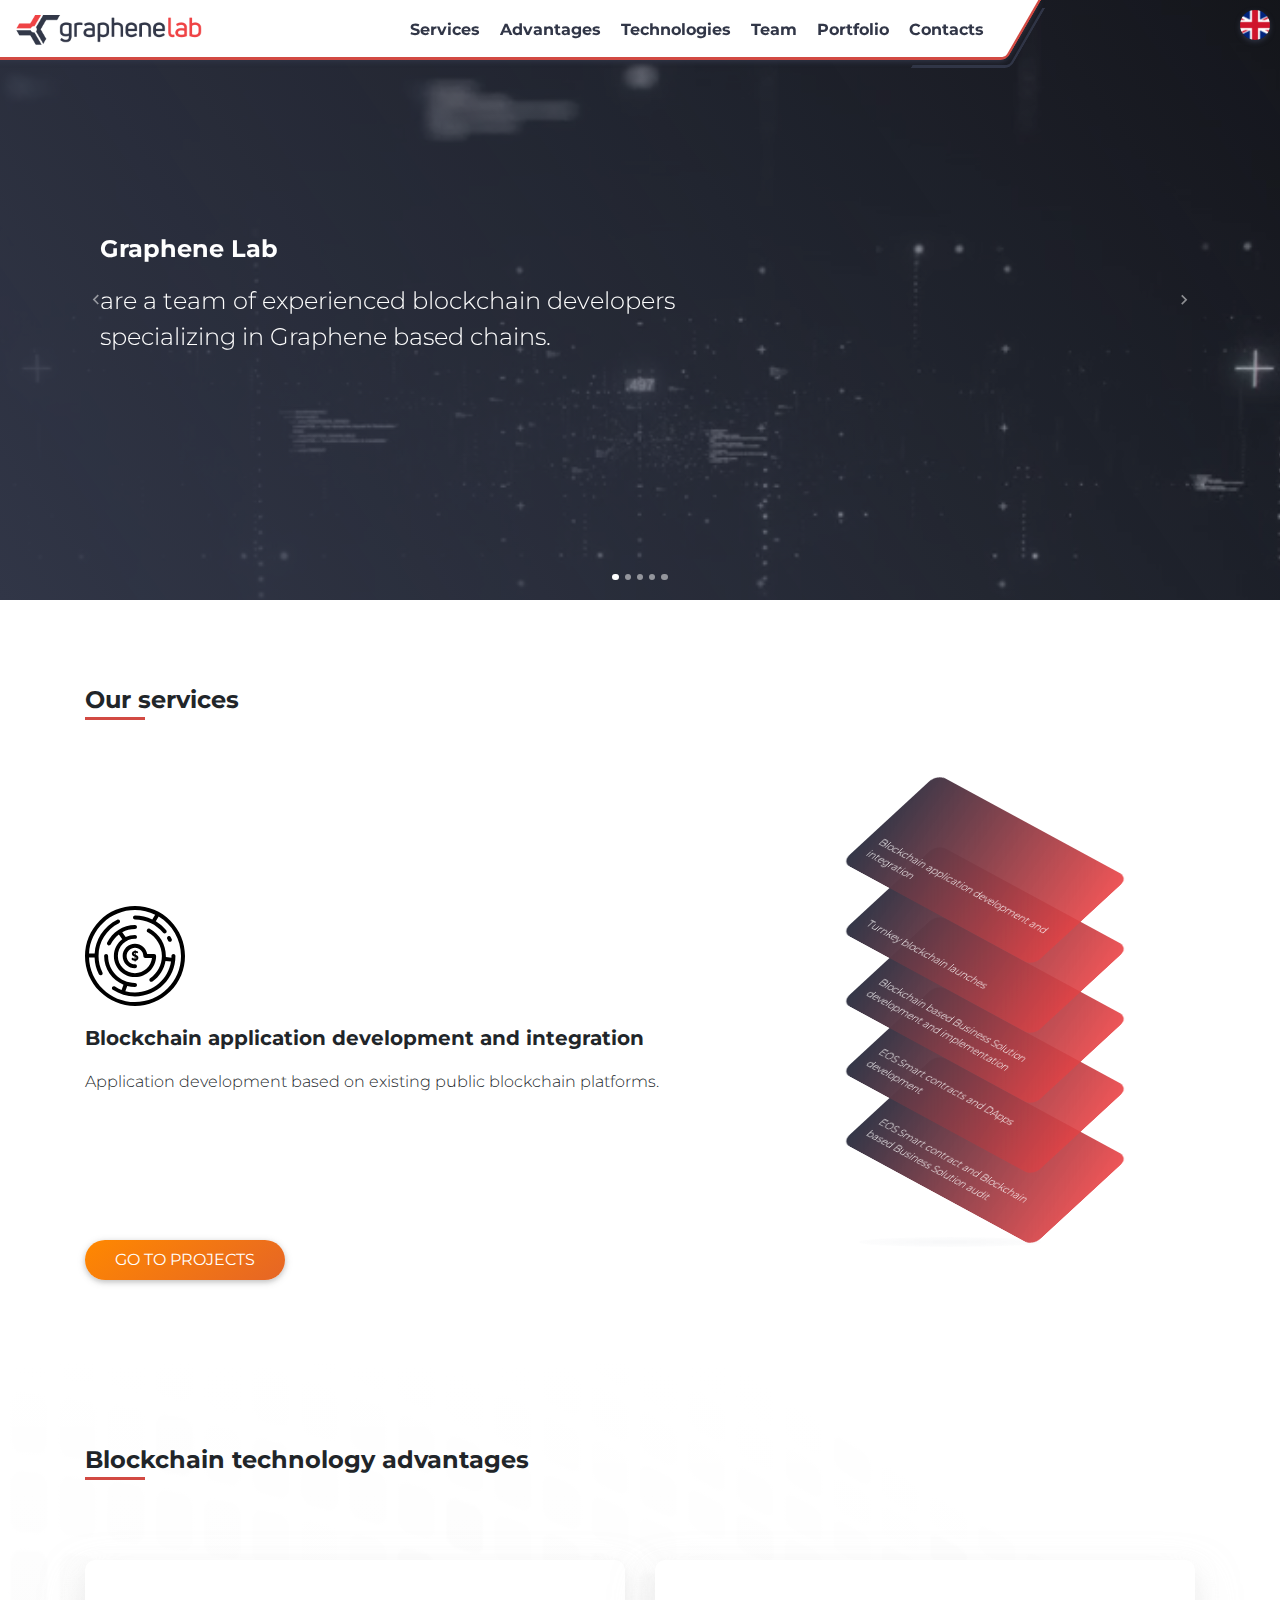
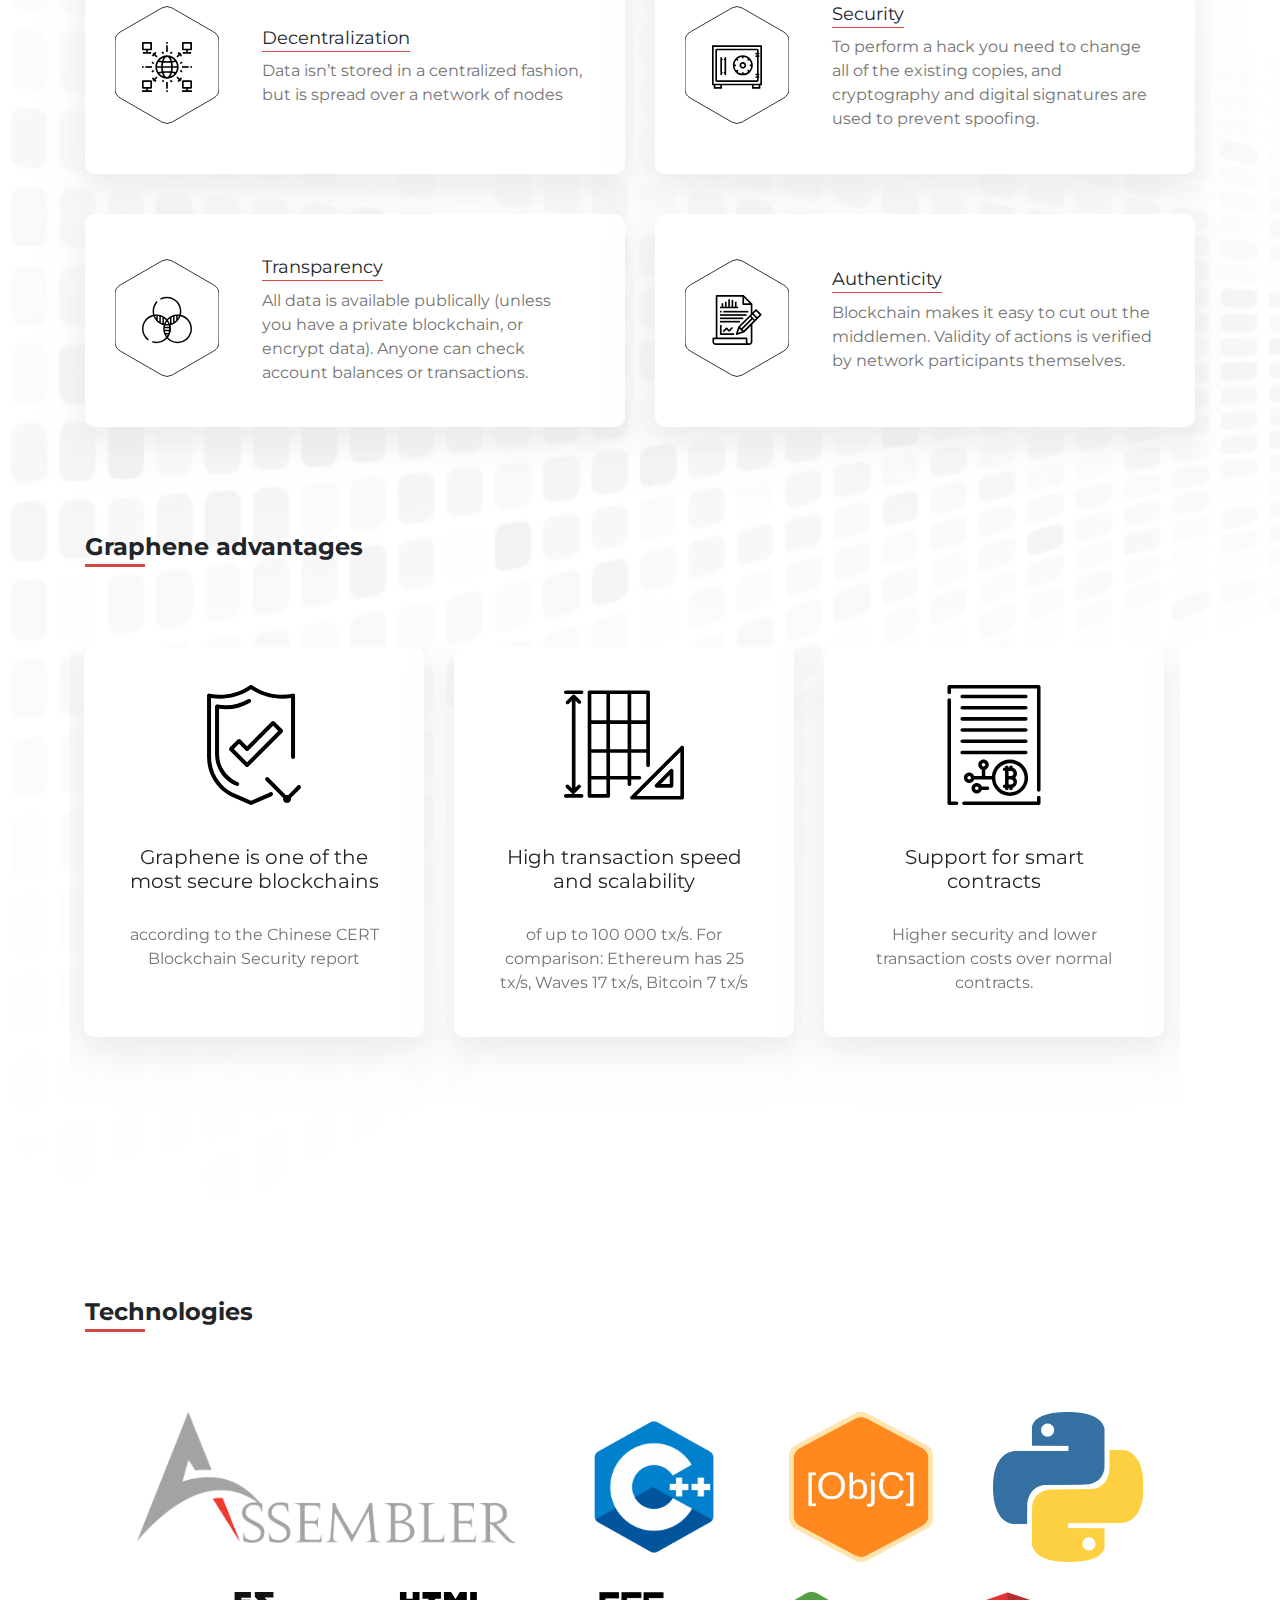
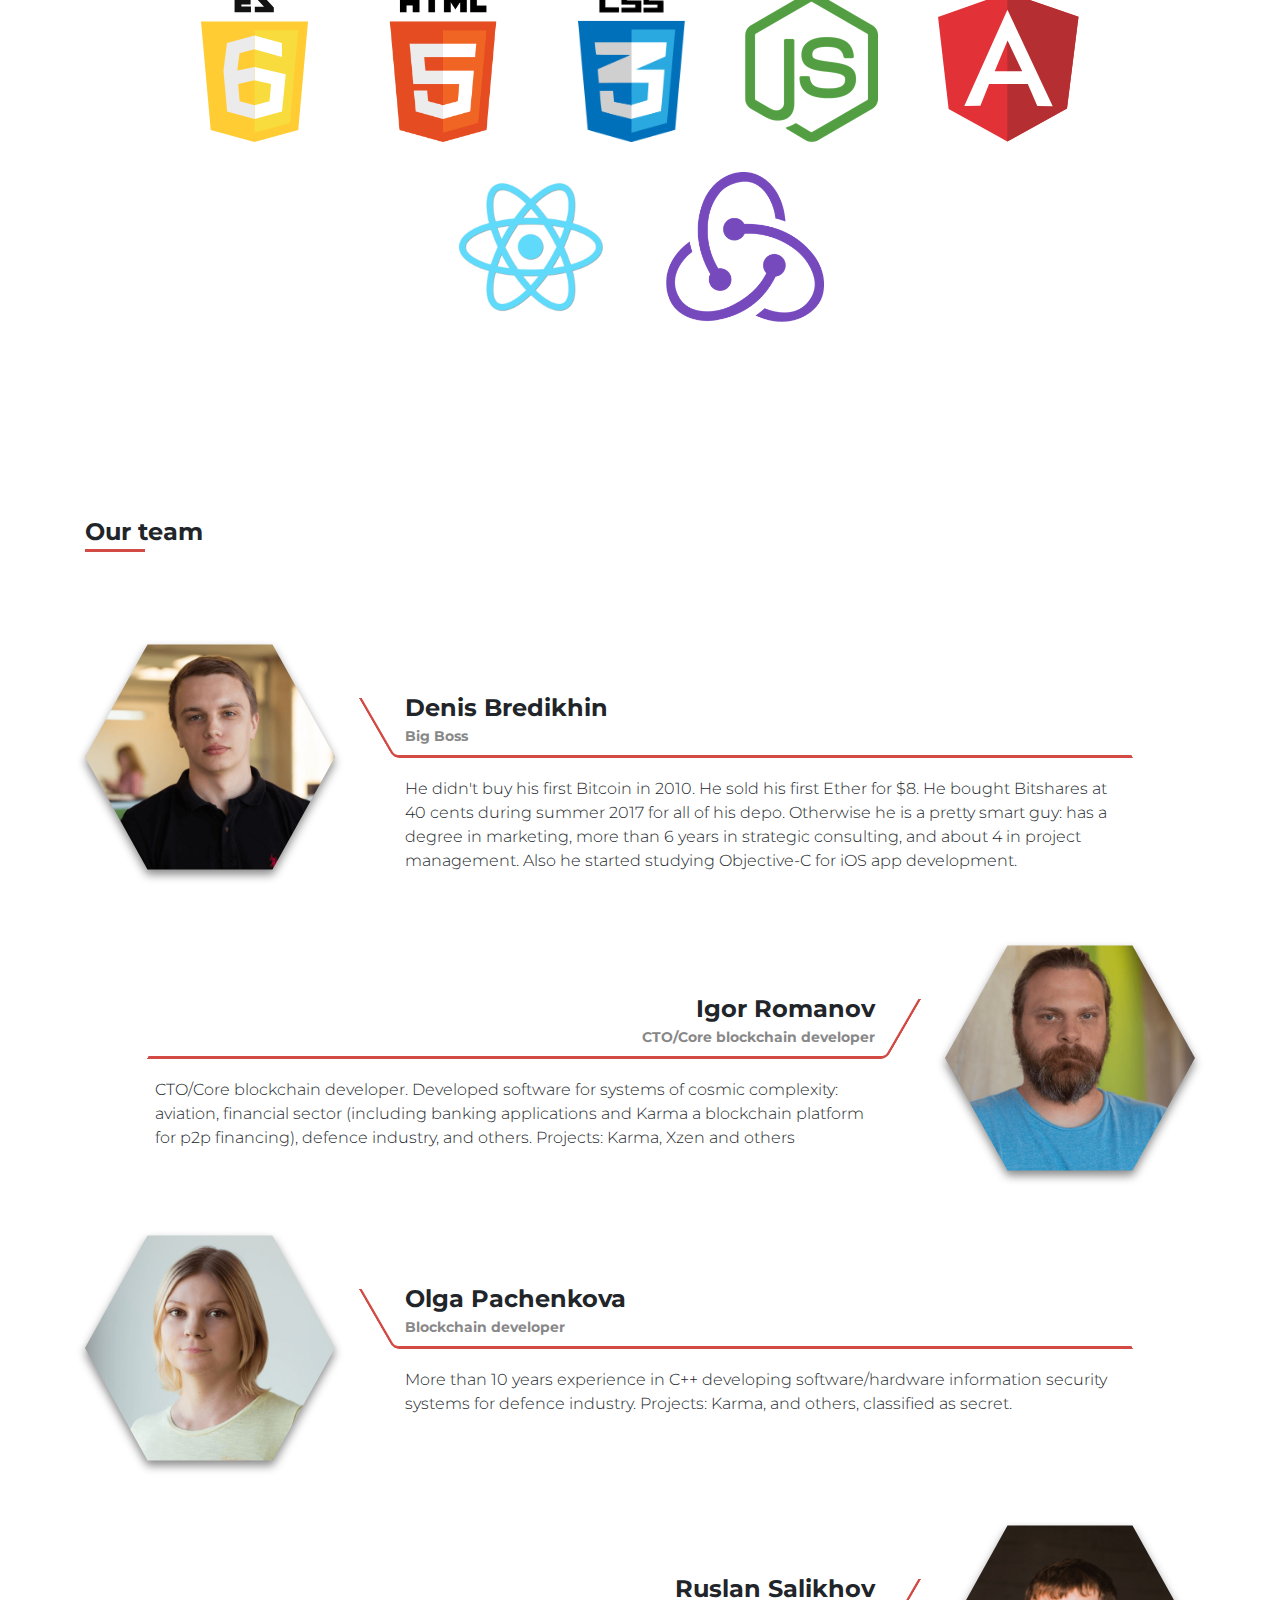
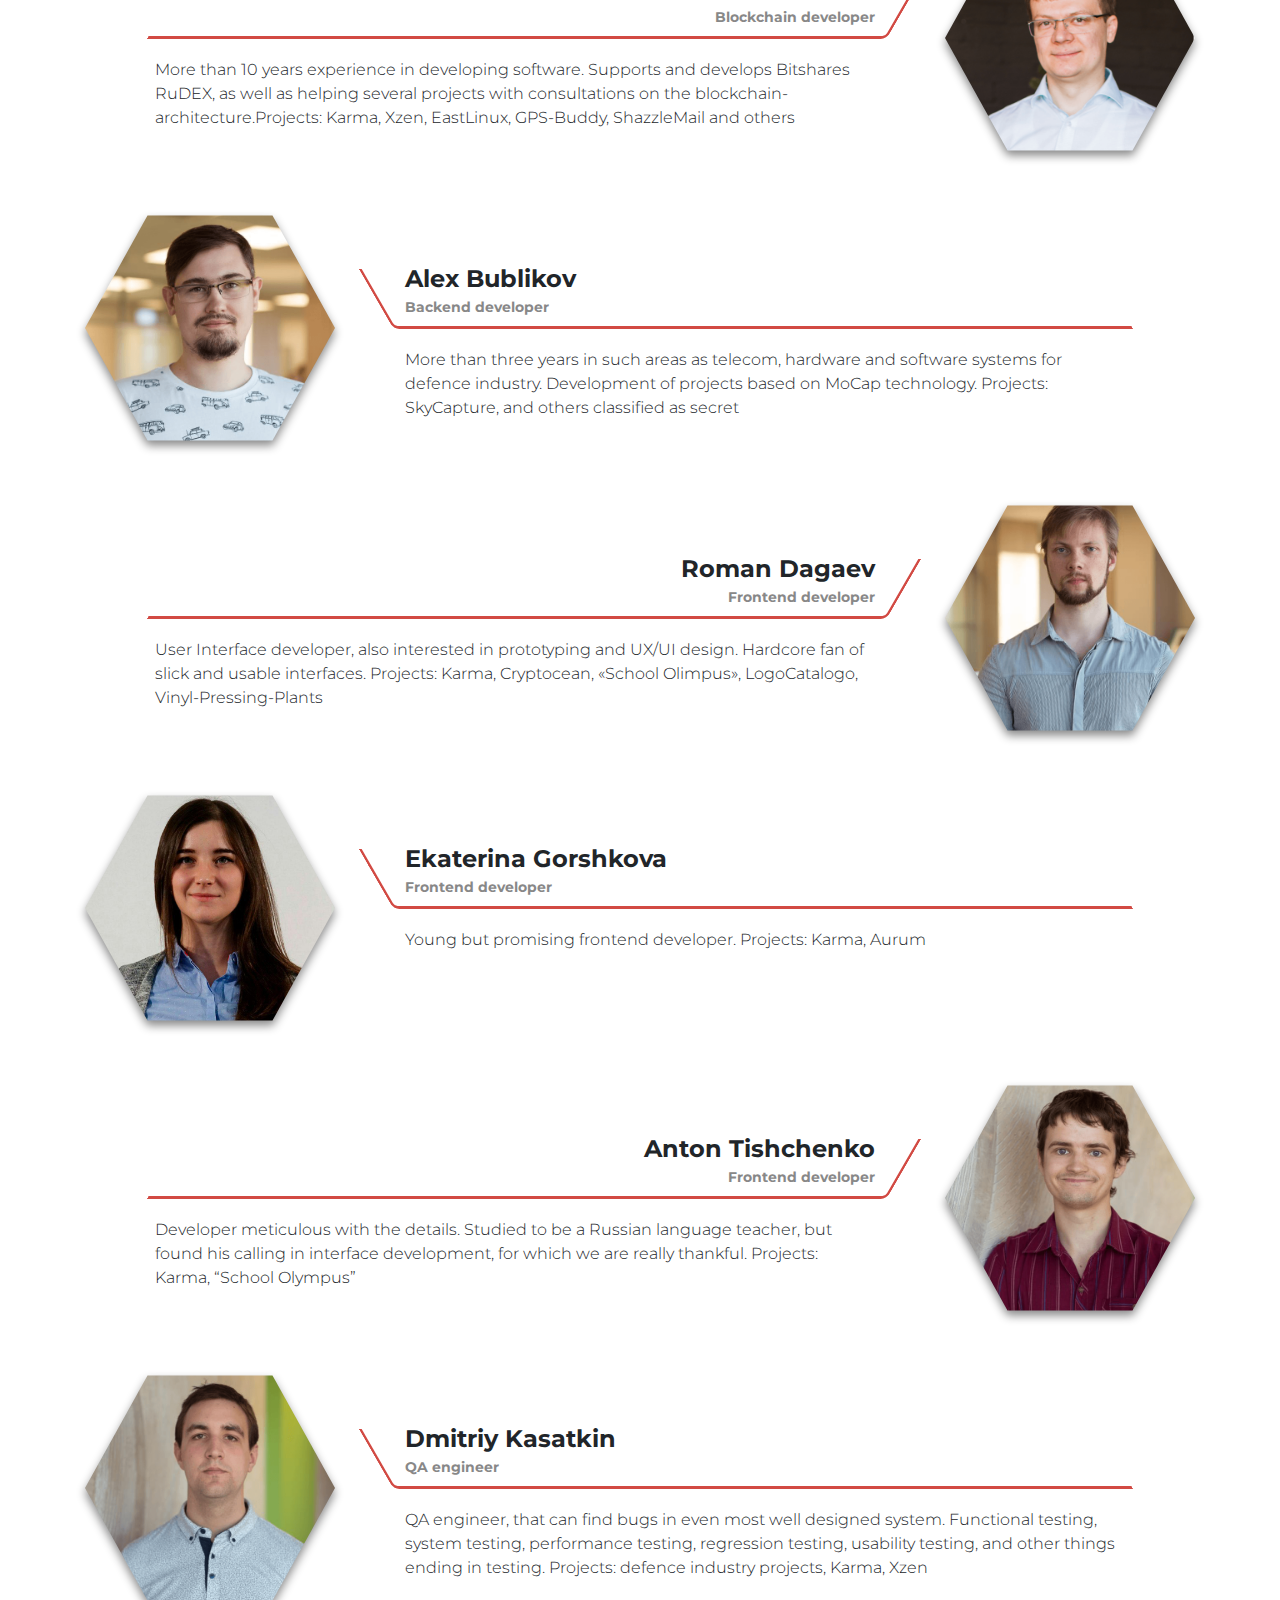
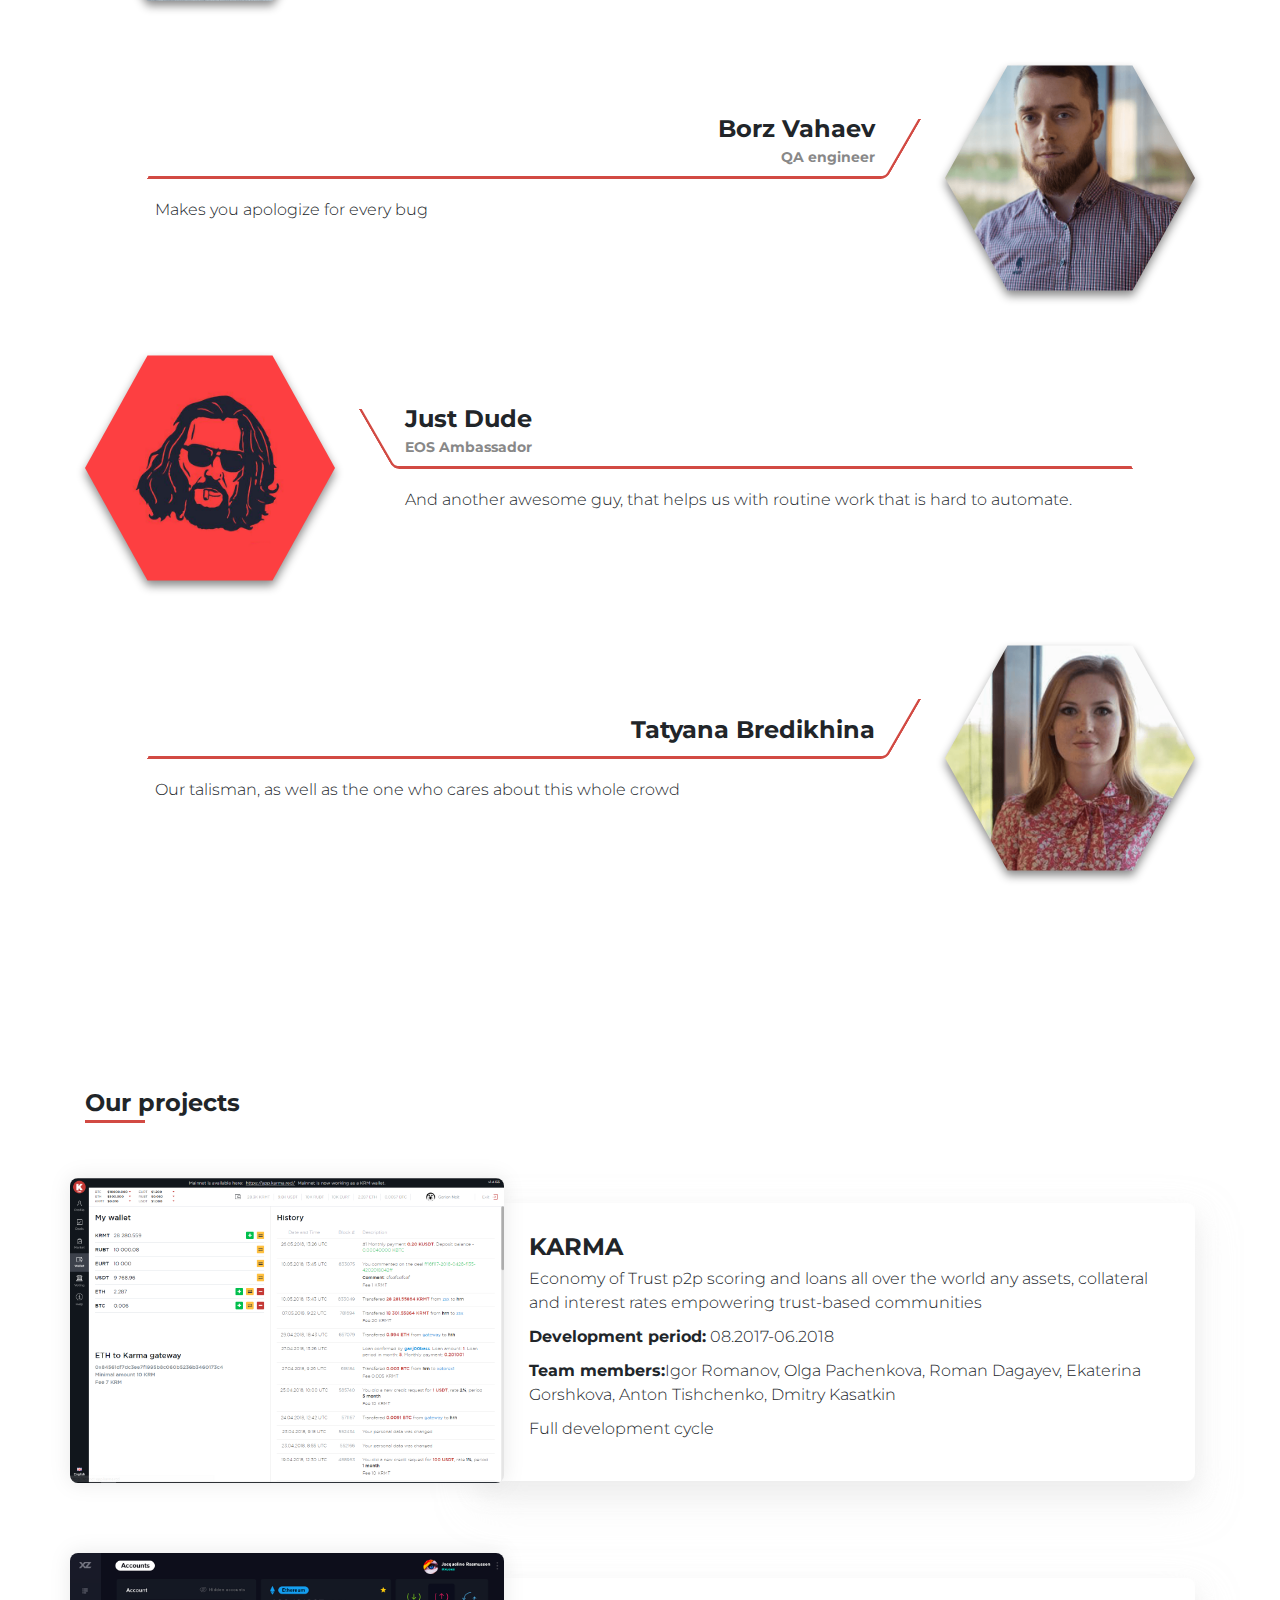
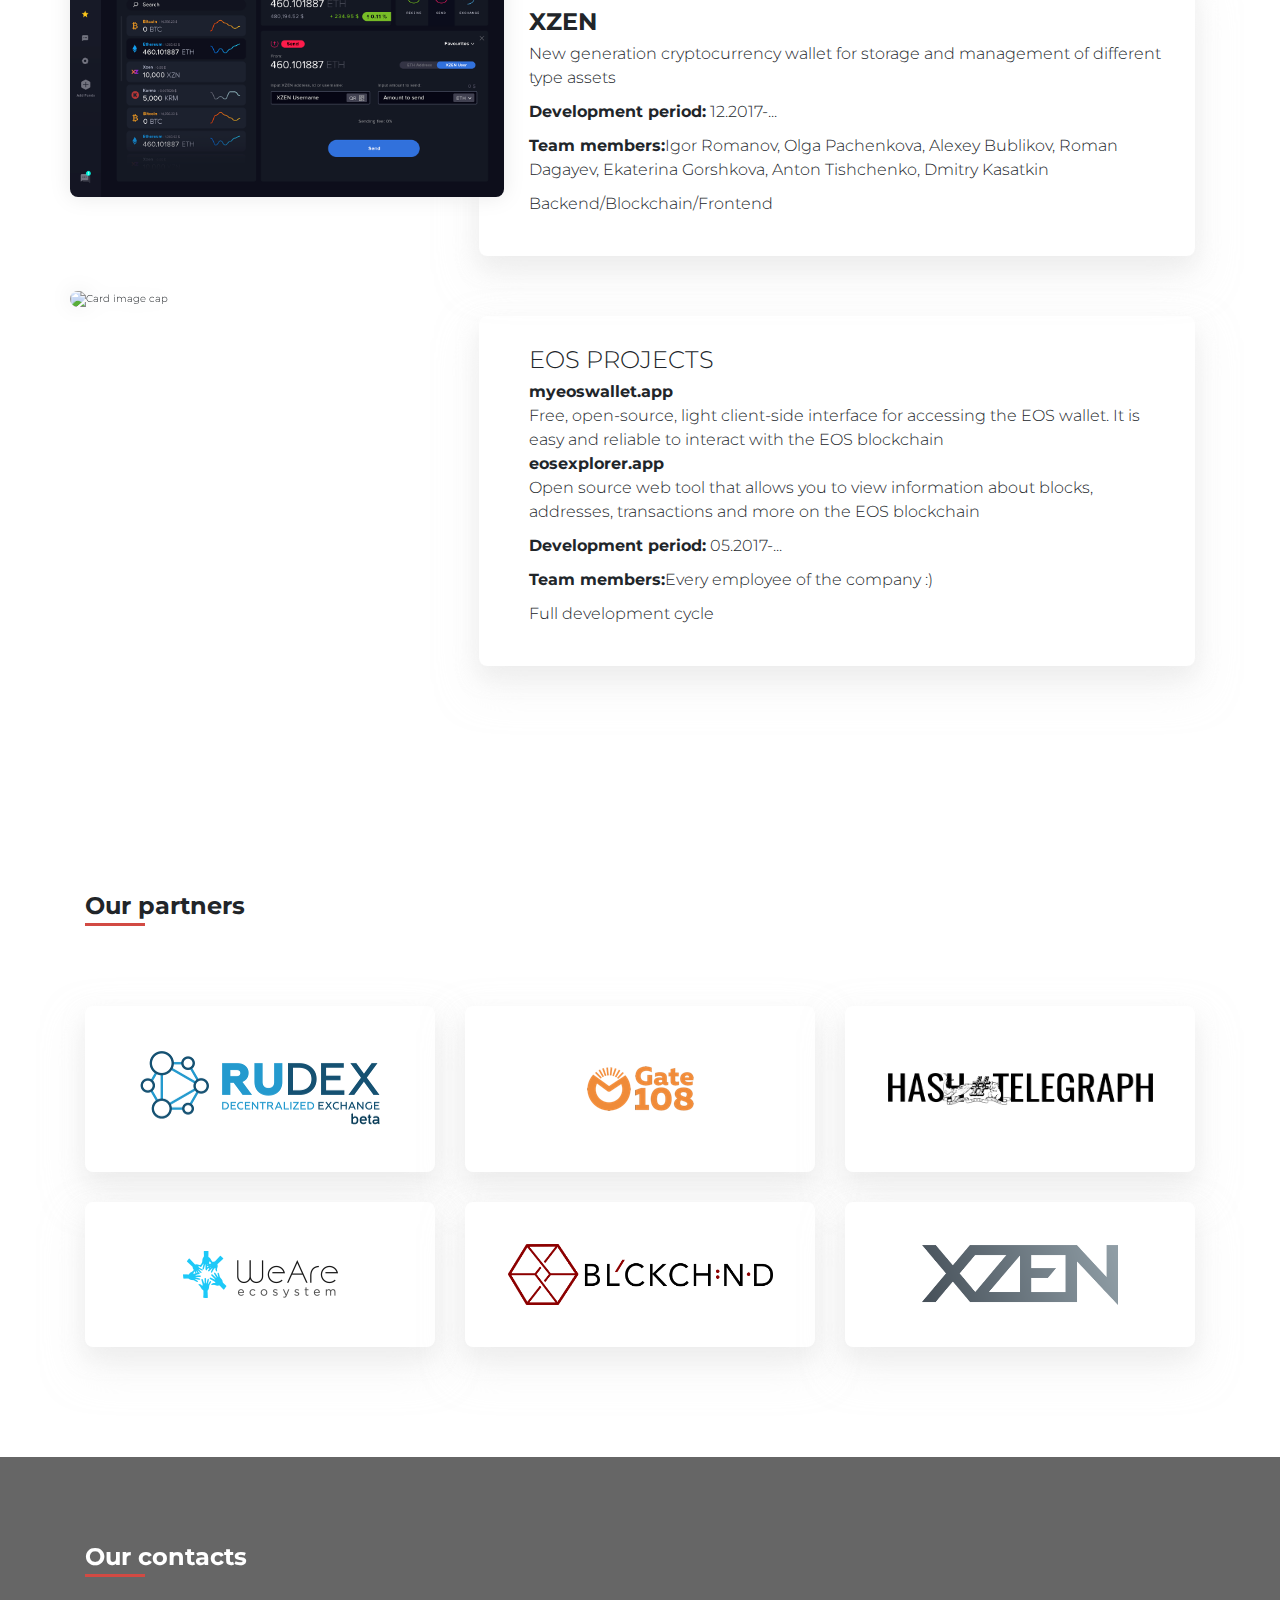
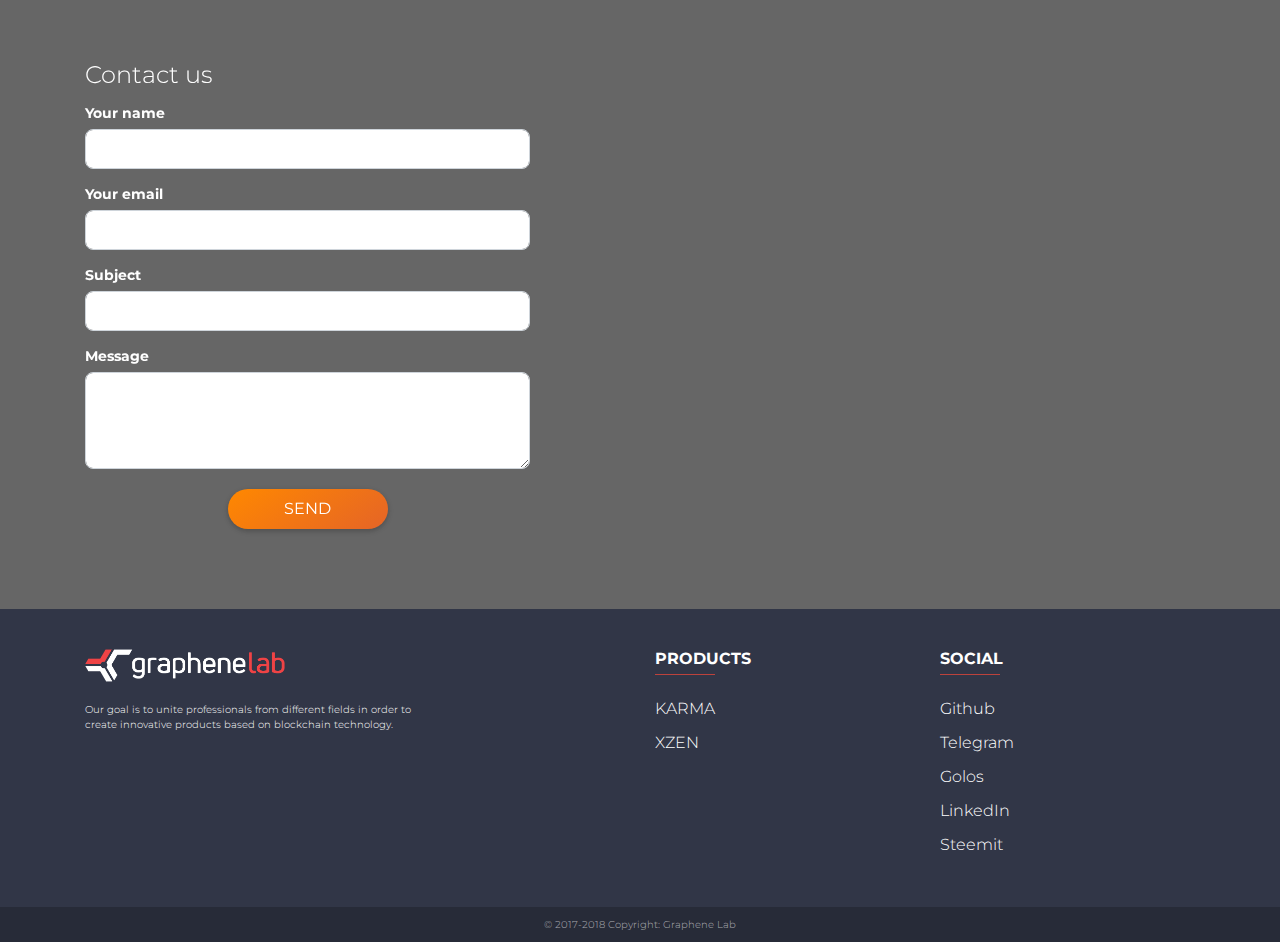
==== en/index.html @ 0d508848 "Fixed eng version form" ====
<!DOCTYPE html>
<html lang="en">

<head>
    <meta charset="utf-8">
    <meta name="viewport" content="width=device-width, initial-scale=1, shrink-to-fit=no">
    <meta http-equiv="x-ua-compatible" content="ie=edge">
    <title>Graphene Lab</title>
    <link rel="icon" href="/favicon.ico" type="image/x-icon" />
    <link href="https://fonts.googleapis.com/icon?family=Material+Icons" rel="stylesheet">
    <!--<link href="https://fonts.googleapis.com/css?family=PT+Sans+Caption" rel="stylesheet">-->
    <link href="https://fonts.googleapis.com/css?family=Montserrat" rel="stylesheet">
    <link href="../libs/MDB/css/bootstrap.min.css" rel="stylesheet">
    <link rel="stylesheet" href="../libs/owl/assets/owl.carousel.min.css">
    <link href="../libs/MDB/css/mdb.min.css" rel="stylesheet">
    <link href="../styles/styles.css" rel="stylesheet">
</head>

<body>
<a href="/" class="btn--local"><img src="/img/flag_en.png" alt=""></a>
<nav class="navbar fixed-top gl__navbar">
    <a href="/en/" class="gl__logo-wrapper"><img src="/img/graphene.png" alt="" class="gl__logo"></a>
    <ul class="navbar-nav">
        <li class="nav-item">
            <a class="nav-link js-link-anchor" href="#intro">Services</a>
        </li>
        <li class="nav-item">
            <a class="nav-link js-link-anchor" href="#advantages-blckchn">Advantages</a>
        </li>
        <li class="nav-item">
            <a class="nav-link js-link-anchor" href="#tech">Technologies</a>
        </li>
        <li class="nav-item active">
            <a class="nav-link js-link-anchor" href="#team">Team</a>
        </li>
        <li class="nav-item">
            <a class="nav-link js-link-anchor" href="#portfolio">Portfolio</a>
        </li>
        <li class="nav-item">
            <a class="nav-link js-link-anchor" href="#contacts">Contacts</a>
        </li>
    </ul>
</nav>

<div class="intro__animate-bg">
    <video class="intro__video-bg" playsinline autoplay muted loop>
        <source src="/img/intro.mp4" type="video/mp4"/>
        <source src="/img/intro.ogv" type="video/ogv"/>
        <!--<source src="https://d3macfshcnzosd.cloudfront.net/010918145_main_xxl.mp4" type="video/mp4"/>-->
        Ваш браузер не поддерживает проигрывание видео.
    </video>
    <!--<svg id="pieces" class="section1">-->
    <!--<defs>-->
    <!--<linearGradient id="fill1">-->
    <!--<stop class="stop1" offset="0%"></stop>-->
    <!--<stop class="stop2" offset="100%"></stop>-->
    <!--</linearGradient>-->
    <!--<linearGradient id="fill2">-->
    <!--<stop class="stop1" offset="0%"></stop>-->
    <!--<stop class="stop2" offset="100%"></stop>-->
    <!--</linearGradient>-->
    <!--</defs>-->
    <!--<polygon id="path1" points="0,0 174,0 609,578 0,578 " fill="url(#fill1)"></polygon>-->
    <!--<polygon id="path2" points="0,0 0,0 870,578 0,578 " fill="url(#fill2)"></polygon>-->
    <!--</svg>-->
</div>

<section id="intro" class="gl__intro">

    <!--<img src="img/intro.gif" alt="" class="intro__video-bg">-->

    <div id="intro-carousel" class="carousel slide carousel-fade" data-ride="carousel">
        <ol class="carousel-indicators">
            <li data-target="#intro-carousel" data-slide-to="0" class="active"></li>
            <li data-target="#intro-carousel" data-slide-to="1"></li>
            <li data-target="#intro-carousel" data-slide-to="2"></li>
            <li data-target="#intro-carousel" data-slide-to="3"></li>
            <li data-target="#intro-carousel" data-slide-to="4"></li>
        </ol>

        <div class="carousel-inner" role="listbox">

            <div class="carousel-item active">
                <div class="carousel-caption gl__slider-inner">
                    <div class="container animated fadeInDown">
                        <div class="rov jusctify-content-start">
                            <div class="col col-lg-7 align-self-center">
                                <h4 class="gl__heading--sm"><strong>Graphene Lab</strong></h4>
                                <p class="gl__slide-item"> are a team of experienced blockchain developers specializing
                                    in Graphene based chains.</p>
                            </div>
                        </div>
                    </div>
                </div>
            </div>

            <div class="carousel-item">
                <div class="carousel-caption gl__slider-inner">
                    <div class="container animated fadeInDown">
                        <div class="rov jusctify-content-start">
                            <div class="col col-lg-7 align-self-center">
                                <h4 class="gl__heading--sm">Serverpark</h4>
                                <p class="gl__slide-item">Our serverpark consists of a dozen servers that support the
                                    network infrastructure for applications and development testing</p>
                            </div>
                        </div>
                    </div>
                </div>
            </div>

            <div class="carousel-item">
                <div class="carousel-caption gl__slider-inner">
                    <div class="container animated fadeInDown">
                        <div class="rov jusctify-content-start">
                            <div class="col col-lg-7 align-self-center">
                                <h4 class="gl__heading--sm">Four blockchain systems</h4>
                                <p class="gl__slide-item">Four blockchain systems, one of which has been deployed and
                                    successfully working over half a year (Karma.red) and three that are being actively
                                    developed (xzen.io, aururum.services, cryptocean.io)</p>
                            </div>
                        </div>
                    </div>
                </div>
            </div>

            <div class="carousel-item">
                <div class="carousel-caption gl__slider-inner">
                    <div class="container animated fadeInDown">
                        <div class="rov jusctify-content-start">
                            <div class="col col-lg-7 align-self-center">
                                <h4 class="gl__heading--sm">8 highly skilled developers</h4>
                                <p class="gl__slide-item">2 Software Engineer, 3 Frontend Developer, 1 Backend
                                    Developer, 2 QA Engineer</p>
                            </div>
                        </div>
                    </div>
                </div>
            </div>

            <div class="carousel-item">
                <div class="carousel-caption gl__slider-inner">
                    <div class="container animated fadeInDown">
                        <div class="rov jusctify-content-start">
                            <div class="col col-lg-7 align-self-center">
                                <h4 class="gl__heading--sm">More than 50 years of development experience</h4>
                                <p class="gl__slide-item">across all the programmers 2 stories and a veranda in the
                                    office :)</p>
                            </div>
                        </div>
                    </div>
                </div>
            </div>
        </div>

        <a class="carousel-control-prev" href="#intro-carousel" role="button" data-slide="prev">
            <span class="carousel-control-prev-icon" aria-hidden="true"></span>
            <span class="sr-only">Previous</span>
        </a>
        <a class="carousel-control-next" href="#intro-carousel" role="button" data-slide="next">
            <span class="carousel-control-next-icon" aria-hidden="true"></span>
            <span class="sr-only">Next</span>
        </a>
    </div>
</section>

<section id="services" class="gl__services">
    <div class="container">
        <h2 class="gl__heading">Our services</h2>
        <div class="row">
            <div class="col-sm-12 col-md-8 services__wrapper">
                <div class="services__list text--md tab-content">
                    <div class="services__item tab-pane fade in show active" id="service1" role="tabpanel">
                        <img src="/img/labyrinth.svg" alt="" class="services__ico">
                        <h3 class="services__title">Blockchain application development and integration</h3>
                        <p class="services__desc">Application development based on existing public blockchain platforms.</p>
                    </div>
                    <div class="services__item tab-pane fade" id="service2" role="tabpanel">
                        <img src="/img/turnkey.svg" alt="" class="services__ico">
                        <h3 class="services__title">Turnkey blockchain launches</h3>
                        <p class="services__desc">Full development and launch cycle of blockchain platforms including implementation of any business logic based on Graphene/EOS</p>
                    </div>
                    <div class="services__item tab-pane fade" id="service3" role="tabpanel">
                        <img src="/img/analytics.svg" alt="" class="services__ico">
                        <h3 class="services__title">Blockchain based Business Solution development and implementation</h3>
                        <p class="services__desc">Integration of blockchain technology into business processes for companies from different industries, including finance, insurance, medical, and logistic
                        </p>
                    </div>
                    <div class="services__item tab-pane fade" id="service4" role="tabpanel">
                        <img src="/img/contract.svg" alt="" class="services__ico">
                        <h3 class="services__title">EOS Smart contracts and DApps development</h3>
                        <p class="services__desc">Smart contract & DApp development for EOS with RAM optimization</p>
                    </div>
                    <div class="services__item tab-pane fade" id="service5" role="tabpanel">
                        <img src="/img/file.svg" alt="" class="services__ico">
                        <h3 class="services__title">EOS Smart contract and Blockchain based Business Solution audit</h3>
                        <p class="services__desc">Complex security audit for your blockchain platform and EOS smart contracts code for bugs and vulnerabilities
                        </p>
                    </div>
                </div>
            </div>
            <div class="col-sm-12 col-md-4 services__image">
                <ul class="services__tabnav nav md-pills pills-primary flex-column" role="tablist">
                    <li class="nav-item economy services__tablink">
                        <a class="nav-link " data-toggle="tab" href="#service1" role="tab">
                            Blockchain application development and integration
                        </a>
                    </li>
                    <li class="nav-item premiumeconomy services__tablink">
                        <a class="nav-link" data-toggle="tab" href="#service2" role="tab">
                            Turnkey blockchain launches
                        </a>
                    </li>
                    <li class="nav-item business services__tablink">
                        <a class="nav-link" data-toggle="tab" href="#service3" role="tab">
                            Blockchain based Business Solution development and implementation
                        </a>
                    </li>
                    <li class="nav-item first services__tablink">
                        <a class="nav-link" data-toggle="tab" href="#service4" role="tab">
                            EOS Smart contracts and DApps development
                        </a>
                    </li>
                    <li class="nav-item first services__tablink">
                        <a class="nav-link" data-toggle="tab" href="#service5" role="tab">
                            EOS Smart contract and Blockchain based Business Solution audit
                        </a>
                    </li>
                </ul>
            </div>
        </div>
        <a href="#portfolio" class="btn btn--lg btn--gl waves-effect waves-light js-link-anchor">Go to projects</a>
    </div>
</section>

<section class="gl__advantages">
    <div id="advantages-blckchn" class="container">
        <h2 class="gl__heading">Blockchain technology advantages</h2>
        <div class="row gl__advantages-wrapper">
            <div class="col col-sm-6 gl__advantages-item">
                <div class="card gl__card--advantage">
                    <div class="hexagon__wrapper">
                        <svg version="1.1" xmlns="http://www.w3.org/2000/svg" width="104" height="120"
                             viewbox="0 0 103.92304845413263 120" class="hexagon">
                            <path class="hexagon__path"
                                  d="M46.76537180435968 2.9999999999999996Q51.96152422706631 0 57.157676649772945 3L98.726896031426 27Q103.92304845413263 30 103.92304845413263 36L103.92304845413263 84Q103.92304845413263 90 98.726896031426 93L57.157676649772945 117Q51.96152422706631 120 46.76537180435968 117L5.196152422706632 93Q0 90 0 84L0 36Q0 30 5.196152422706632 27Z"></path>
                        </svg>
                        <img src="/img/decentralized.svg" alt="" class="hexagon__ico">
                    </div>
                    <div class="card-body">
                        <h3 class="card-title">Decentralization</h3>
                        <p class="card-text">Data isn’t stored in a centralized fashion, but is spread over a network of
                            nodes</p>
                    </div>
                </div>
            </div>
            <div class="col col-sm-6 gl__advantages-item">
                <div class="card gl__card--advantage">
                    <div class="hexagon__wrapper">
                        <svg version="1.1" xmlns="http://www.w3.org/2000/svg" width="104" height="120"
                             viewbox="0 0 103.92304845413263 120" class="hexagon">
                            <path class="hexagon__path"
                                  d="M46.76537180435968 2.9999999999999996Q51.96152422706631 0 57.157676649772945 3L98.726896031426 27Q103.92304845413263 30 103.92304845413263 36L103.92304845413263 84Q103.92304845413263 90 98.726896031426 93L57.157676649772945 117Q51.96152422706631 120 46.76537180435968 117L5.196152422706632 93Q0 90 0 84L0 36Q0 30 5.196152422706632 27Z"></path>
                        </svg>
                        <img src="/img/safebox.svg" alt="" class="hexagon__ico">
                    </div>
                    <div class="card-body">
                        <h3 class="card-title">Security</h3>
                        <p class="card-text">To perform a hack you need to change all of the existing copies, and
                            cryptography and digital signatures are used to prevent spoofing.</p>
                    </div>
                </div>
            </div>
            <div class="col col-sm-6 gl__advantages-item">
                <div class="card gl__card--advantage">
                    <div class="hexagon__wrapper">
                        <svg version="1.1" xmlns="http://www.w3.org/2000/svg" width="104" height="120"
                             viewbox="0 0 103.92304845413263 120" class="hexagon">
                            <path class="hexagon__path"
                                  d="M46.76537180435968 2.9999999999999996Q51.96152422706631 0 57.157676649772945 3L98.726896031426 27Q103.92304845413263 30 103.92304845413263 36L103.92304845413263 84Q103.92304845413263 90 98.726896031426 93L57.157676649772945 117Q51.96152422706631 120 46.76537180435968 117L5.196152422706632 93Q0 90 0 84L0 36Q0 30 5.196152422706632 27Z"></path>
                        </svg>
                        <img src="/img/transparency.svg" alt="" class="hexagon__ico">
                    </div>
                    <div class="card-body">
                        <h3 class="card-title">Transparency</h3>
                        <p class="card-text">All data is available publically (unless you have a private blockchain, or
                            encrypt data). Anyone can check account balances or transactions.</p>
                    </div>
                </div>
            </div>
            <div class="col col-sm-6 gl__advantages-item">
                <div class="card gl__card--advantage">
                    <div class="hexagon__wrapper">
                        <svg version="1.1" xmlns="http://www.w3.org/2000/svg" width="104" height="120"
                             viewbox="0 0 103.92304845413263 120" class="hexagon">
                            <path class="hexagon__path"
                                  d="M46.76537180435968 2.9999999999999996Q51.96152422706631 0 57.157676649772945 3L98.726896031426 27Q103.92304845413263 30 103.92304845413263 36L103.92304845413263 84Q103.92304845413263 90 98.726896031426 93L57.157676649772945 117Q51.96152422706631 120 46.76537180435968 117L5.196152422706632 93Q0 90 0 84L0 36Q0 30 5.196152422706632 27Z"></path>
                        </svg>
                        <img src="/img/copyright.svg" alt="" class="hexagon__ico">
                    </div>
                    <div class="card-body">
                        <h3 class="card-title">Authenticity</h3>
                        <p class="card-text">Blockchain makes it easy to cut out the middlemen. Validity of actions is
                            verified by network participants themselves.</p>
                    </div>
                </div>
            </div>
        </div>
    </div>
    <div id="advantages-graphene" class="container">
        <h2 class="gl__heading">Graphene advantages</h2>
        <div class="row justify-content-center owl-carousel">
            <div class="col">
                <div class="card gl__card--advantage">
                    <h3 class="card-header"><img src="/img/shield.svg" alt=""></h3>
                    <div class="card-body">
                        <h4 class="card-title gl__heading--sm">Graphene is one of the most secure blockchains</h4>
                        <p class="card-text text--md">according to the Chinese CERT Blockchain Security report</p>
                    </div>
                </div>
            </div>
            <div class="col">
                <div class="card gl__card--advantage">
                    <h3 class="card-header"><img src="/img/geometry.svg" alt=""></h3>
                    <div class="card-body">
                        <h4 class="card-title gl__heading--sm">High transaction speed and scalability</h4>
                        <p class="card-text text--md">of up to 100 000 tx/s. For comparison: Ethereum has 25 tx/s, Waves
                            17 tx/s, Bitcoin 7 tx/s</p>
                    </div>
                </div>
            </div>
            <div class="col">
                <div class="card gl__card--advantage">
                    <h3 class="card-header"><img src="/img/contract.svg" alt=""></h3>
                    <div class="card-body">
                        <h4 class="card-title gl__heading--sm">Support for smart contracts</h4>
                        <p class="card-text text--md">Higher security and lower transaction costs over normal
                            contracts.</p>
                    </div>
                </div>
            </div>
            <div class="col">
                <div class="card gl__card--advantage">
                    <h3 class="card-header"><img src="/img/innovation.svg" alt=""></h3>
                    <div class="card-body">
                        <h4 class="card-title gl__heading--sm">Flexible technology</h4>
                        <p class="card-text text--md">that allows for use in a range of industries</p>
                    </div>
                </div>
            </div>
            <div class="col">
                <div class="card gl__card--advantage">
                    <h3 class="card-header"><img src="/img/solar-panel.svg" alt=""></h3>
                    <div class="card-body">
                        <h4 class="card-title gl__heading--sm">Efficiency and sustainability</h4>
                        <p class="card-text text--md">DPoS consensus algorithm is much more energy efficient than PoW
                            based algorithms</p>
                    </div>
                </div>
            </div>
            <div class="col">
                <div class="card gl__card--advantage">
                    <h3 class="card-header"><img src="/img/key.svg" alt=""></h3>
                    <div class="card-body">
                        <h4 class="card-title gl__heading--sm">Dynamic rights management that allow</h4>
                        <p class="card-text text--md">for flexible control over corporate environment</p>
                    </div>
                </div>
            </div>
            <div class="col">
                <div class="card gl__card--advantage">
                    <h3 class="card-header"><img src="/img/login.svg" alt=""></h3>
                    <div class="card-body">
                        <h4 class="card-title gl__heading--sm">Ability to have human readable @usernames</h4>
                        <p class="card-text text--md"> which creates an environment with higher transaction security and
                            simplicity</p>
                    </div>
                </div>
            </div>
        </div>
    </div>
</section>

<section id="tech" class="gl__tech">
    <div class="container">
        <h2 class="gl__heading">Technologies</h2>
        <div class="row justify-content-center tech__wrapper">
            <img src="/img/assembler_logo.png" class="tech__ico" alt="">
            <img src="/img/cpp_logo.png" class="tech__ico" alt="">
            <img src="/img/ObjC_logo.png" class="tech__ico" alt="">
            <img src="/img/python.png" class="tech__ico" alt="">
            <img src="/img/es6_logo.svg" class="tech__ico" alt="">
            <img src="/img/html_logo.png" class="tech__ico" alt="">
            <img src="/img/css_logo.png" class="tech__ico" alt="">
            <img src="/img/node.png" class="tech__ico" alt="">
            <img src="/img/angular_logo.svg" class="tech__ico" alt="">
            <img src="/img/react_logo.png" class="tech__ico" alt="">
            <img src="/img/redux_logo.png" class="tech__ico" alt="">
        </div>
    </div>
</section>

<section id="team" class="gl__team">
    <div class="container">
        <h2 class="gl__heading">Our team</h2>
        <svg class="clip-svg">
            <defs>
                <clipPath id="polygon-clip-hexagon" clipPathUnits="objectBoundingBox">
                    <polygon class="hexagon-mask" points="0 0.5, 0.25 0.95, 0.75 0.95, 1 0.5, 0.75 0.05, 0.25 0.05"/>
                </clipPath>
            </defs>
        </svg>

        <div class="gl__team-item">
            <div class="avatar__wrapper"><img src="/img/den.png" alt="" class="avatar"/></div>
            <div class="desc">
                <p class="name text--lg">Denis Bredikhin<span class="position">Big Boss</span></p>
                <p class="info text--md">He didn't buy his first Bitcoin in 2010. He sold his first Ether for $8. He
                    bought Bitshares at 40 cents during summer 2017 for all of his depo. Otherwise he is a pretty smart
                    guy: has a degree in marketing, more than 6 years in strategic consulting, and about 4 in project
                    management. Also he started studying Objective-C for iOS app development.</p>
            </div>
        </div>

        <div class="gl__team-item">
            <div class="avatar__wrapper"><img src="/img/igor.png" alt="" class="avatar"/></div>
            <div class="desc">
                <p class="name text--lg">Igor Romanov <span class="position">CTO/Core blockchain developer</span></p>
                <p class="info text--md">CTO/Core blockchain developer. Developed software for systems of cosmic
                    complexity: aviation, financial sector (including banking applications and Karma a blockchain
                    platform for p2p financing), defence industry, and others. Projects: Karma, Xzen and others</p>
            </div>
        </div>

        <div class="gl__team-item">
            <div class="avatar__wrapper"><img src="/img/olga.png" alt="" class="avatar"/></div>
            <div class="desc">
                <p class="name text--lg">Olga Pachenkova<span class="position">Blockchain developer</span></p>
                <p class="info text--md">More than 10 years experience in C++ developing software/hardware information
                    security systems for defence industry. Projects: Karma, and others, classified as secret.</p>
            </div>
        </div>

        <div class="gl__team-item">
            <div class="avatar__wrapper"><img src="/img/rus.png" alt="" class="avatar"/></div>
            <div class="desc">
                <p class="name text--lg">Ruslan Salikhov<span class="position">Blockchain developer</span></p>
                <p class="info text--md">More than 10 years experience in developing software. Supports and develops
                    Bitshares RuDEX, as well as helping several projects with consultations on the
                    blockchain-architecture.Projects: Karma, Xzen, EastLinux, GPS-Buddy, ShazzleMail and others</p>
            </div>
        </div>

        <div class="gl__team-item">
            <div class="avatar__wrapper"><img src="/img/Alex.png" alt="" class="avatar"/></div>
            <div class="desc">
                <p class="name text--lg">Alex Bublikov<span class="position">Backend developer</span></p>
                <p class="info text--md">More than three years in such areas as telecom, hardware and software systems
                    for defence industry. Development of projects based on MoCap technology. Projects: SkyCapture, and
                    others classified as secret</p>
            </div>
        </div>

        <div class="gl__team-item">
            <div class="avatar__wrapper"><img src="/img/Roman.png" alt="" class="avatar"/></div>
            <div class="desc">
                <p class="name text--lg">Roman Dagaev<span class="position">Frontend developer</span></p>
                <p class="info text--md">User Interface developer, also interested in prototyping and UX/UI design.
                    Hardcore fan of slick and usable interfaces. Projects: Karma, Cryptocean, «School Olimpus»,
                    LogoCatalogo, Vinyl-Pressing-Plants</p>
            </div>
        </div>

        <div class="gl__team-item">
            <div class="avatar__wrapper"><img src="/img/kate.jpg" alt="" class="avatar"/></div>
            <div class="desc">
                <p class="name text--lg">Ekaterina Gorshkova<span class="position">Frontend developer</span></p>
                <p class="info text--md">Young but promising frontend developer. Projects: Karma, Aurum</p>
            </div>
        </div>

        <div class="gl__team-item">
            <div class="avatar__wrapper"><img src="/img/Anton.png" alt="" class="avatar"/></div>
            <div class="desc">
                <p class="name text--lg">Anton Tishchenko<span class="position">Frontend developer</span></p>
                <p class="info text--md">Developer meticulous with the details. Studied to be a Russian language
                    teacher, but found his calling in interface development, for which we are really thankful. Projects:
                    Karma, “School Olympus”</p>
            </div>
        </div>

        <div class="gl__team-item">
            <div class="avatar__wrapper"><img src="/img/dima2.png" alt="" class="avatar"/></div>
            <div class="desc">
                <p class="name text--lg">Dmitriy Kasatkin<span class="position">QA engineer</span></p>
                <p class="info text--md">QA engineer, that can find bugs in even most well designed system. Functional
                    testing, system testing, performance testing, regression testing, usability testing, and other
                    things ending in testing. Projects: defence industry projects, Karma, Xzen</p>
            </div>
        </div>

        <div class="gl__team-item">
            <div class="avatar__wrapper"><img src="/img/Borz.png" alt="" class="avatar"/></div>
            <div class="desc">
                <p class="name text--lg">Borz Vahaev<span class="position">QA engineer</span></p>
                <p class="info text--md">Makes you apologize for every bug</p>
            </div>
        </div>

        <div class="gl__team-item">
            <div class="avatar__wrapper"><img src="/img/JD.png" alt="" class="avatar"/></div>
            <div class="desc">
                <p class="name text--lg">Just Dude <span class="position">EOS Ambassador</span></p>
                <p class="info text--md">And another awesome guy, that helps us with routine work that is hard to
                    automate.</p>
            </div>
        </div>

        <div class="gl__team-item">
            <div class="avatar__wrapper"><img src="/img/Tanya.png" alt="" class="avatar"/></div>
            <div class="desc">
                <p class="name text--lg">Tatyana Bredikhina</p>
                <p class="info text--md">Our talisman, as well as the one who cares about this whole crowd</p>
            </div>
        </div>

    </div>
</section>

<section id="portfolio" class="gl__portfolio">
    <div class="container">
        <h2 class="gl__heading">Our projects</h2>

        <div class="product">
            <div class="view overlay product__image-wrapper">
                <img class="product__image" src="/img/karma.PNG" alt="Karma">
                <a href="https://app.karma.red/" target="_blank">
                    <div class="mask rgba-white-slight"></div>
                </a>
            </div>
            <div class="product__info">
                <h4 class="text--lg"><strong>KARMA</strong></h4>
                <div class="text--md">
                    <p>Economy of Trust p2p scoring and loans all over the world any assets, collateral and interest
                        rates empowering trust-based communities</p>
                    <p><b>Development period:</b> 08.2017-06.2018</p>
                    <p><b>Team members:</b>Igor Romanov, Olga Pachenkova, Roman Dagayev, Ekaterina Gorshkova, Anton
                        Tishchenko, Dmitry Kasatkin</p>
                    <p>Full development cycle</p>
                </div>
            </div>
            <!--<div class="product__sources">-->
            <!--<a href="#" class="btn btn-flat social-icons"><img src="img/github.svg" alt=""></a>-->
            <!--<a href="https://app.karma.red/" class="btn btn-flat social-icons"><img src="img/link.svg" alt=""></a>-->
            <!--</div>-->
        </div>

        <div class="product">
            <div class="view overlay product__image-wrapper">
                <img class="product__image" src="/img/xzen_screen.png" alt="Xzen">
                <a >
                    <div class="mask rgba-white-slight"></div>
                </a>
            </div>
            <div class="product__info">
                <h4 class="text--lg"><strong>XZEN</strong></h4>
                <div class="text--md">
                    <p>New generation cryptocurrency wallet for storage and management of different type assets</p>
                    <p><b>Development period:</b> 12.2017-...</p>
                    <p><b>Team members:</b>Igor Romanov, Olga Pachenkova, Alexey Bublikov, Roman Dagayev, Ekaterina
                        Gorshkova, Anton Tishchenko, Dmitry Kasatkin</p>
                    <p>Backend/Blockchain/Frontend</p>
                </div>
            </div>
            <!--<div class="product__sources">-->
            <!--<a href="#" class="btn btn-flat social-icons"><img src="img/github.svg" alt=""></a>-->
            <!--<a href="#" class="btn btn-flat social-icons"><img src="img/link.svg" alt=""></a>-->
            <!--</div>-->
        </div>

        <div class="product">
            <div class="view overlay product__image-wrapper">
                <img class="product__image" src="https://mdbootstrap.com/img/Mockups/Lightbox/Thumbnail/img%20(67).jpg"
                     alt="Card image cap">
                <a >
                    <div class="mask rgba-white-slight"></div>
                </a>
            </div>
            <div class="product__info">
                <h4 class="text--lg">EOS PROJECTS</h4>
                <div class="text--md">
                    <p><b>myeoswallet.app</b> <br>
                        Free, open-source, light client-side interface for accessing the EOS wallet. It is easy and
                        reliable to interact with the EOS blockchain
                        <br><b>eosexplorer.app</b>
                        <br>Open source web tool that allows you to view information about blocks, addresses,
                        transactions and more on the EOS blockchain
                    </p>
                    <p><b>Development period:</b> 05.2017-...</p>
                    <p><b>Team members:</b>Every employee of the company :)</p>
                    <p>Full development cycle</p>
                </div>
            </div>
            <!--<div class="product__sources">-->
            <!--<a href="#" class="btn btn-flat social-icons"><img src="img/github.svg" alt=""></a>-->
            <!--<a href="#" class="btn btn-flat social-icons"><img src="img/link.svg" alt=""></a>-->
            <!--</div>-->
        </div>

    </div>
</section>

<section id="partners" class="gl__partners">
    <div class="container">
        <h2 class="gl__heading">Our partners</h2>
        <div class="row partners">
            <a href="https://rudex.org/" class="col col-sm-4 partners__item">
                <div class="card gl__card">
                    <div class="card-body">
                        <img src="/img/rudex.png" alt="" class="partners__logo">
                    </div>
                </div>
            </a>
            <a href="https://gate108.org/" class="col col-sm-4 partners__item">
                <div class="card gl__card">
                    <div class="card-body">
                        <img src="/img/gate108.png" alt="" class="partners__logo">
                    </div>
                </div>
            </a>
            <a href="https://hashtelegraph.com/" class="col col-sm-4 partners__item">
                <div class="card gl__card">
                    <div class="card-body">
                        <img src="/img/hashtelegraph.png" alt="" class="partners__logo">
                    </div>
                </div>
            </a>
            <a href="https://weare.ee/" class="col col-sm-4 partners__item">
                <div class="card gl__card">
                    <div class="card-body">
                        <img src="/img/weare.png" alt="" class="partners__logo">
                    </div>
                </div>
            </a>
            <a href="https://eos.blckchnd.com/" class="col col-sm-4 partners__item">
                <div class="card gl__card">
                    <div class="card-body">
                        <img src="/img/blckchnd.png" alt="" class="partners__logo">
                    </div>
                </div>
            </a>
            <a href="https://xzen.io/" class="col col-sm-4 partners__item">
                <div class="card gl__card">
                    <div class="card-body">
                        <img src="/img/xzen.png" alt="" style="max-height: 60px" class="partners__logo">
                    </div>
                </div>
            </a>

        </div>
    </div>
</section>

<section id="contacts" class="gl__contacts">
    <div class="container">
        <h2 class="gl__heading">Our contacts</h2>
        <div class="row">
            <!-- Default form contact -->
            <form id="contactForm" class="col-lg-5 col-sm-8 form--vertical">
                <p class="text--lg">Contact us</p>

                <!-- Default input name -->
                <label for="ct_name" class="gl__label">Your name</label>
                <input type="text" id="ct_name" class="form-control gl__input" onchange="performValidation(event)">

                <br>

                <!-- Default input email -->
                <label for="ct_email" class="gl__label">Your email</label>
                <input type="email" id="ct_email" class="form-control gl__input" onchange="performValidation(event)">

                <br>

                <!-- Default input subject -->
                <label for="ct_subject" class="gl__label">Subject</label>
                <input type="text" id="ct_subject" class="form-control gl__input" onchange="performValidation(event)">

                <br>

                <!-- Default textarea message -->
                <label for="ct_message" class="gl__label">Message</label>
                <textarea type="text" id="ct_message" class="form-control gl__input" onchange="performValidation(event)" rows="5"></textarea>

                <button id="formSubmit" class="btn btn--lg btn--gl" type="submit">Send</button>
            </form>
            <!-- Default form contact -->
            <div class="col-md-7 gl__map-wrapper">
                <div id='gmap_canvas' class="gl__map"></div>
            </div>
        </div>
    </div>
</section>

<footer class="gl__footer page-footer">

    <div class="container text-center text-md-left">
        <div class="row">
            <div class="col-md-6 footer__column">
                <img src="/img/graphene-wh.png" alt="" class="footer__logo">
                <hr class="deep-purple accent-2 mb-4 mt-0 d-inline-block mx-auto">
                <p class="footer__tagline">Our goal is to unite professionals from different fields in order to create
                    innovative products based on blockchain technology.</p>
            </div>
            <div class="col-md-3 text--md footer__column">
                <h6 class="text-uppercase font-weight-bold text--md">Products</h6>
                <hr class="mb-4 mt-0 d-inline-block mx-auto" style="width: 60px;">
                <a href="https://app.karma.red/" target="_blank">KARMA</a>
                <a target="_blank">XZEN</a>
                <!--<a  target="_blank">Cryptocean</a>-->
                <!--<a  target="_blank">Aurum</a>-->
            </div>

            <div class="col-md-3 text--md footer__column">
                <h6 class="text-uppercase font-weight-bold text--md">Social</h6>
                <hr class="mb-4 mt-0 d-inline-block mx-auto" style="width: 60px;">
                <a href="https://github.com/graphenelab" target="_blank">Github</a>
                <a href="https://t.me/graphenelab" target="_blank">Telegram</a>
                <a href="https://golos.io/@graphenelab" target="_blank">Golos</a>
                <a href="https://www.linkedin.com/company/graphene-lab/" target="_blank">LinkedIn</a>
                <a href="https://steemit.com/@graphenelab/" target="_blank">Steemit</a>
            </div>
        </div>
    </div>
    <!-- Footer Links -->

    <!-- Copyright -->
    <div class="footer-copyright text-center py-3">© 2017-2018 Copyright: Graphene Lab</div>
    <!-- Copyright -->

</footer>

<!-- SCRIPTS -->
<script type="text/javascript" src="../libs/MDB/js/jquery-3.3.1.min.js"></script>
<script type="text/javascript" src="../libs/MDB/js/popper.min.js"></script>
<script type="text/javascript" src="../libs/MDB/js/bootstrap.min.js"></script>
<script type="text/javascript" src="../libs/MDB/js/mdb.min.js"></script>
<script type="text/javascript" src="../libs/owl/owl.carousel.min.js"></script>
<script type="text/javascript" src="../js/scripts.js"></script>
<script src="https://maps.googleapis.com/maps/api/js?key=AIzaSyAadr-QWWetV2Sx6SMuxVIUdHISH-1YcxI"></script>

<script type='text/javascript'>

    $(document).ready(function () {
        $(".owl-carousel").owlCarousel({
            loop: true,
            autoplay: true,
            autoplayTimeout: 5000,
            responsive: {
                0: {
                    items: 1
                },
                600: {
                    items: 2
                },
                1000: {
                    items: 3
                }
            }
        });

        const ANGLE = 3;
        var cards = document.querySelectorAll(".gl__advantages-item");
        cards.forEach(function (item) {
            floatable(item);
        });

        function floatable(panel) {
            var content = panel.querySelector(".gl__card--advantage");

            panel.addEventListener('mouseout', function () {
                content.style.transform = 'perspective(300px) rotateX(0deg) rotateY(0deg) rotateZ(0deg)';
            });

            panel.addEventListener('mousemove', function (e) {
                var w = panel.clientWidth,
                    h = panel.clientHeight,
                    y = (e.offsetX - w * 0.5) / w * ANGLE,
                    x = (1 - (e.offsetY - h * 0.5)) / h * ANGLE;

                content.style.transform = 'perspective(300px) rotateX(' + x + 'deg) rotateY(' + y + 'deg)';
            });
        }

        if (window.innerWidth < 1000) {
            var menu = $('.navbar-nav');
            $('.gl__navbar').on('click', function (e) {
                e.preventDefault();
                !menu.hasClass('open')
                    ? menu.addClass('open')
                    : menu.removeClass('open')
            })
        }

    });

    $('.js-link-anchor').on('click', function () {
        var px = $($(this).attr('href')).offset().top;
        $('html, body').animate({scrollTop: px}, px === 0 ? 1000 : px / 10);
    });

    var data = [
        {
            "elementType": "geometry",
            "stylers": [
                {
                    "color": "#f5f5f5"
                }
            ]
        },
        {
            "elementType": "labels.icon",
            "stylers": [
                {
                    "visibility": "off"
                }
            ]
        },
        {
            "elementType": "labels.text.fill",
            "stylers": [
                {
                    "color": "#616161"
                }
            ]
        },
        {
            "elementType": "labels.text.stroke",
            "stylers": [
                {
                    "color": "#f5f5f5"
                }
            ]
        },
        {
            "featureType": "administrative.land_parcel",
            "elementType": "labels.text.fill",
            "stylers": [
                {
                    "color": "#bdbdbd"
                }
            ]
        },
        {
            "featureType": "landscape.man_made",
            "elementType": "geometry.fill",
            "stylers": [
                {
                    "color": "#c0c0c0"
                }
            ]
        },
        {
            "featureType": "poi",
            "elementType": "geometry",
            "stylers": [
                {
                    "color": "#eeeeee"
                }
            ]
        },
        {
            "featureType": "poi",
            "elementType": "labels.text.fill",
            "stylers": [
                {
                    "color": "#757575"
                }
            ]
        },
        {
            "featureType": "poi.park",
            "elementType": "geometry",
            "stylers": [
                {
                    "color": "#e5e5e5"
                }
            ]
        },
        {
            "featureType": "poi.park",
            "elementType": "labels.text.fill",
            "stylers": [
                {
                    "color": "#9e9e9e"
                }
            ]
        },
        {
            "featureType": "road",
            "elementType": "geometry",
            "stylers": [
                {
                    "color": "#ffffff"
                }
            ]
        },
        {
            "featureType": "road.arterial",
            "elementType": "labels.text.fill",
            "stylers": [
                {
                    "color": "#757575"
                }
            ]
        },
        {
            "featureType": "road.highway",
            "elementType": "geometry",
            "stylers": [
                {
                    "color": "#dadada"
                }
            ]
        },
        {
            "featureType": "road.highway",
            "elementType": "geometry.fill",
            "stylers": [
                {
                    "color": "#ff484d"
                }
            ]
        },
        {
            "featureType": "road.highway",
            "elementType": "labels.text.fill",
            "stylers": [
                {
                    "color": "#616161"
                }
            ]
        },
        {
            "featureType": "road.local",
            "elementType": "labels.text.fill",
            "stylers": [
                {
                    "color": "#9e9e9e"
                }
            ]
        },
        {
            "featureType": "transit.line",
            "elementType": "geometry",
            "stylers": [
                {
                    "color": "#e5e5e5"
                }
            ]
        },
        {
            "featureType": "transit.station",
            "elementType": "geometry",
            "stylers": [
                {
                    "color": "#eeeeee"
                }
            ]
        },
        {
            "featureType": "water",
            "elementType": "geometry",
            "stylers": [
                {
                    "color": "#c9c9c9"
                }
            ]
        },
        {
            "featureType": "water",
            "elementType": "labels.text.fill",
            "stylers": [
                {
                    "color": "#9e9e9e"
                }
            ]
        }
    ];

    function init_map() {
        var myOptions = {
            zoom: 16
            , center: new google.maps.LatLng(59.94613058084488, 30.36538237927166)
            , mapTypeId: google.maps.MapTypeId.ROADMAP
            , styles: data
        };
        map = new google.maps.Map(document.getElementById('gmap_canvas'), myOptions);
        marker = new google.maps.Marker({
            map: map,
            position: new google.maps.LatLng(59.94613058084488, 30.36538237927166),
            animation: google.maps.Animation.DROP,
            icon: 'img/ico_marker.svg'
        });
        infowindow = new google.maps.InfoWindow({
            content: '<p class="map__marker">Graphene Lab<br>г. Санкт-Петербург, ул. Чайковского, 79, офис 11</p>'
        });

        google.maps.event.addListener(marker, 'click', function () {
            infowindow.open(map, marker);
        });
        infowindow.open(map, marker);
    }

    google.maps.event.addDomListener(window, 'load', init_map);
</script>

</body>

</html>
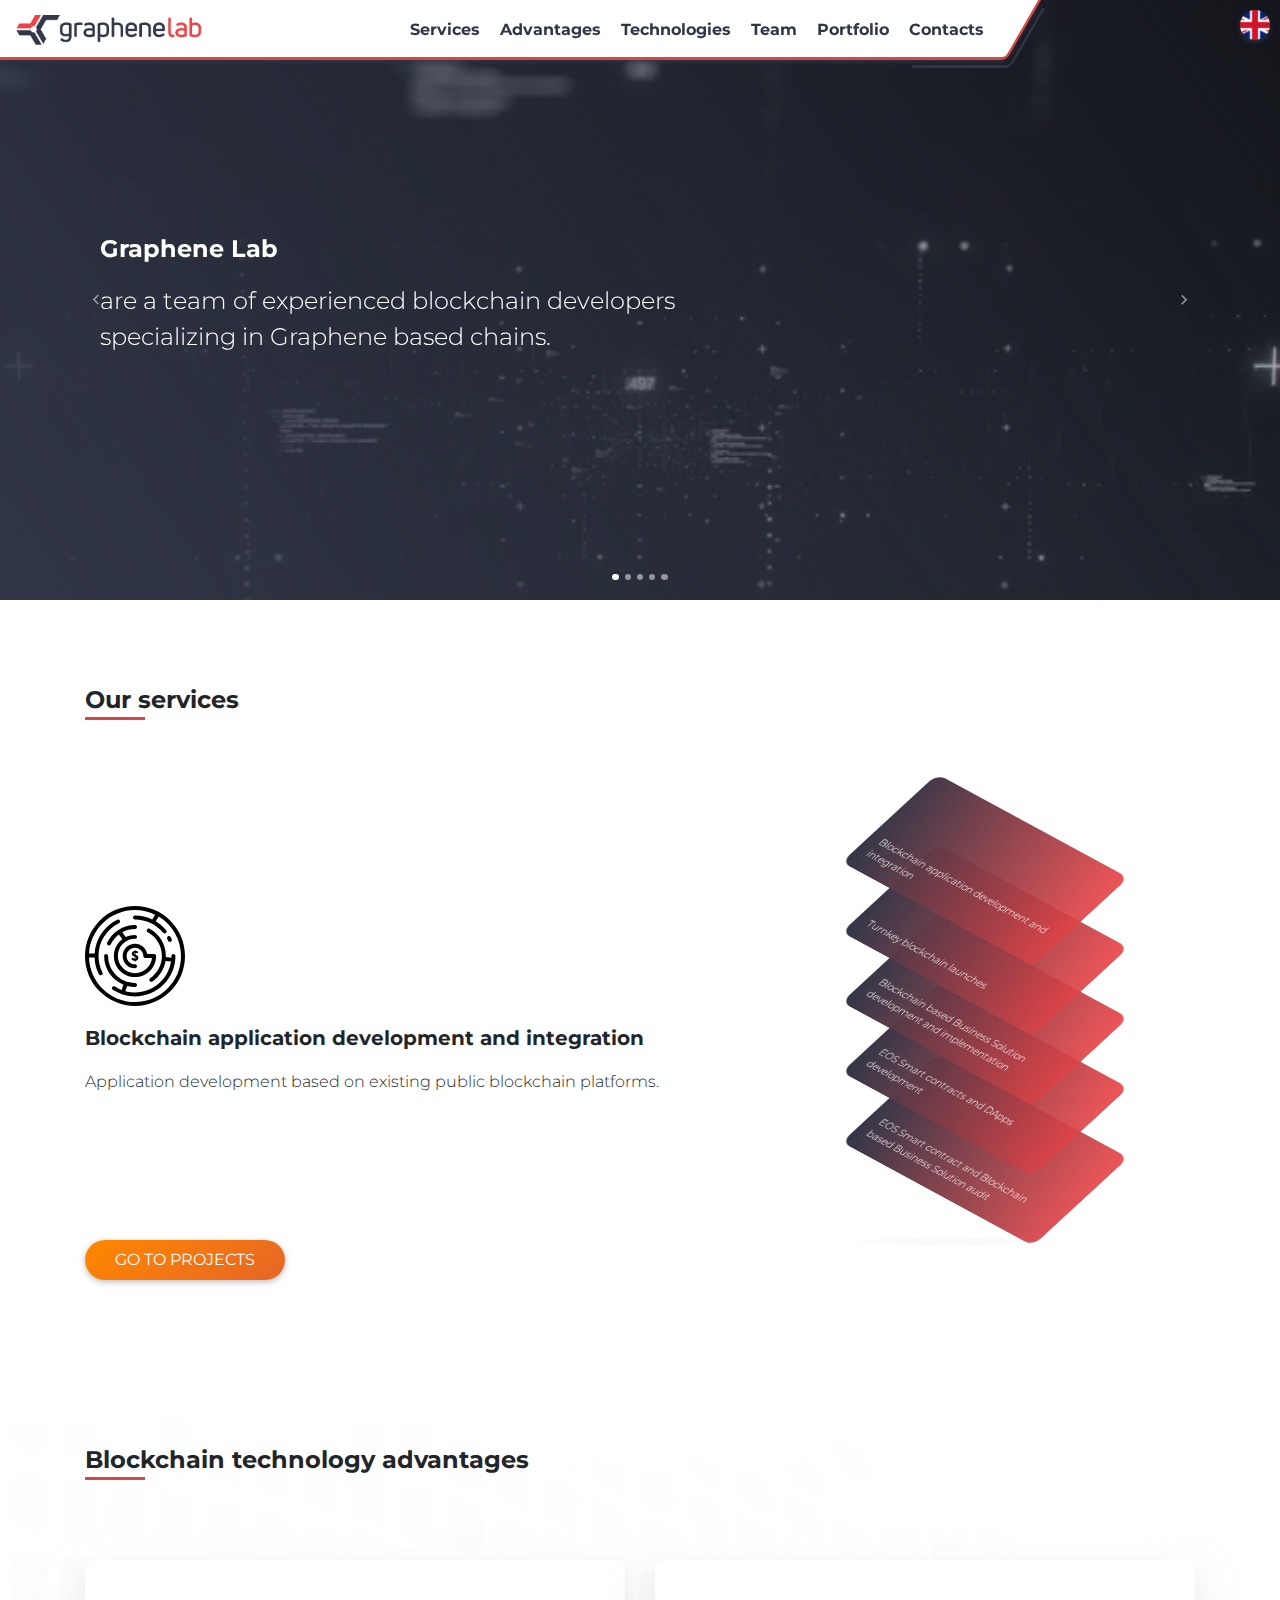
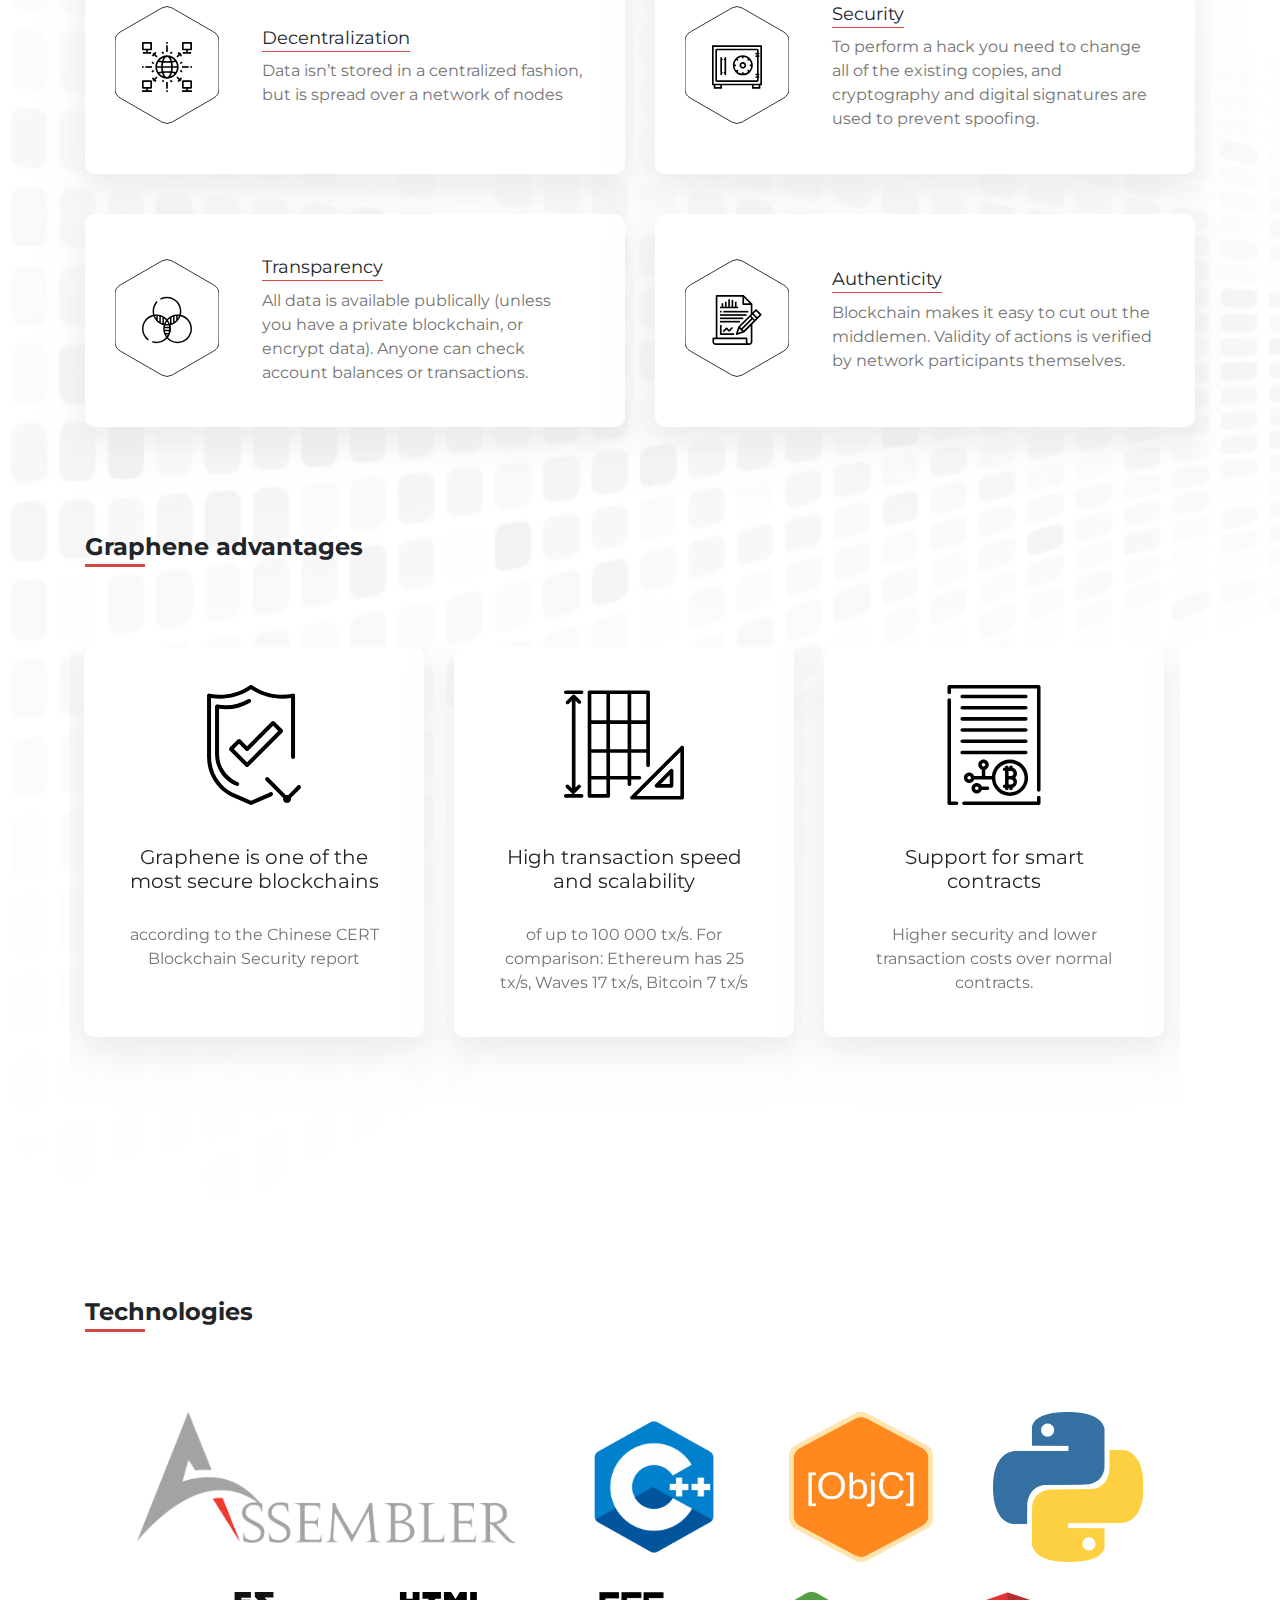
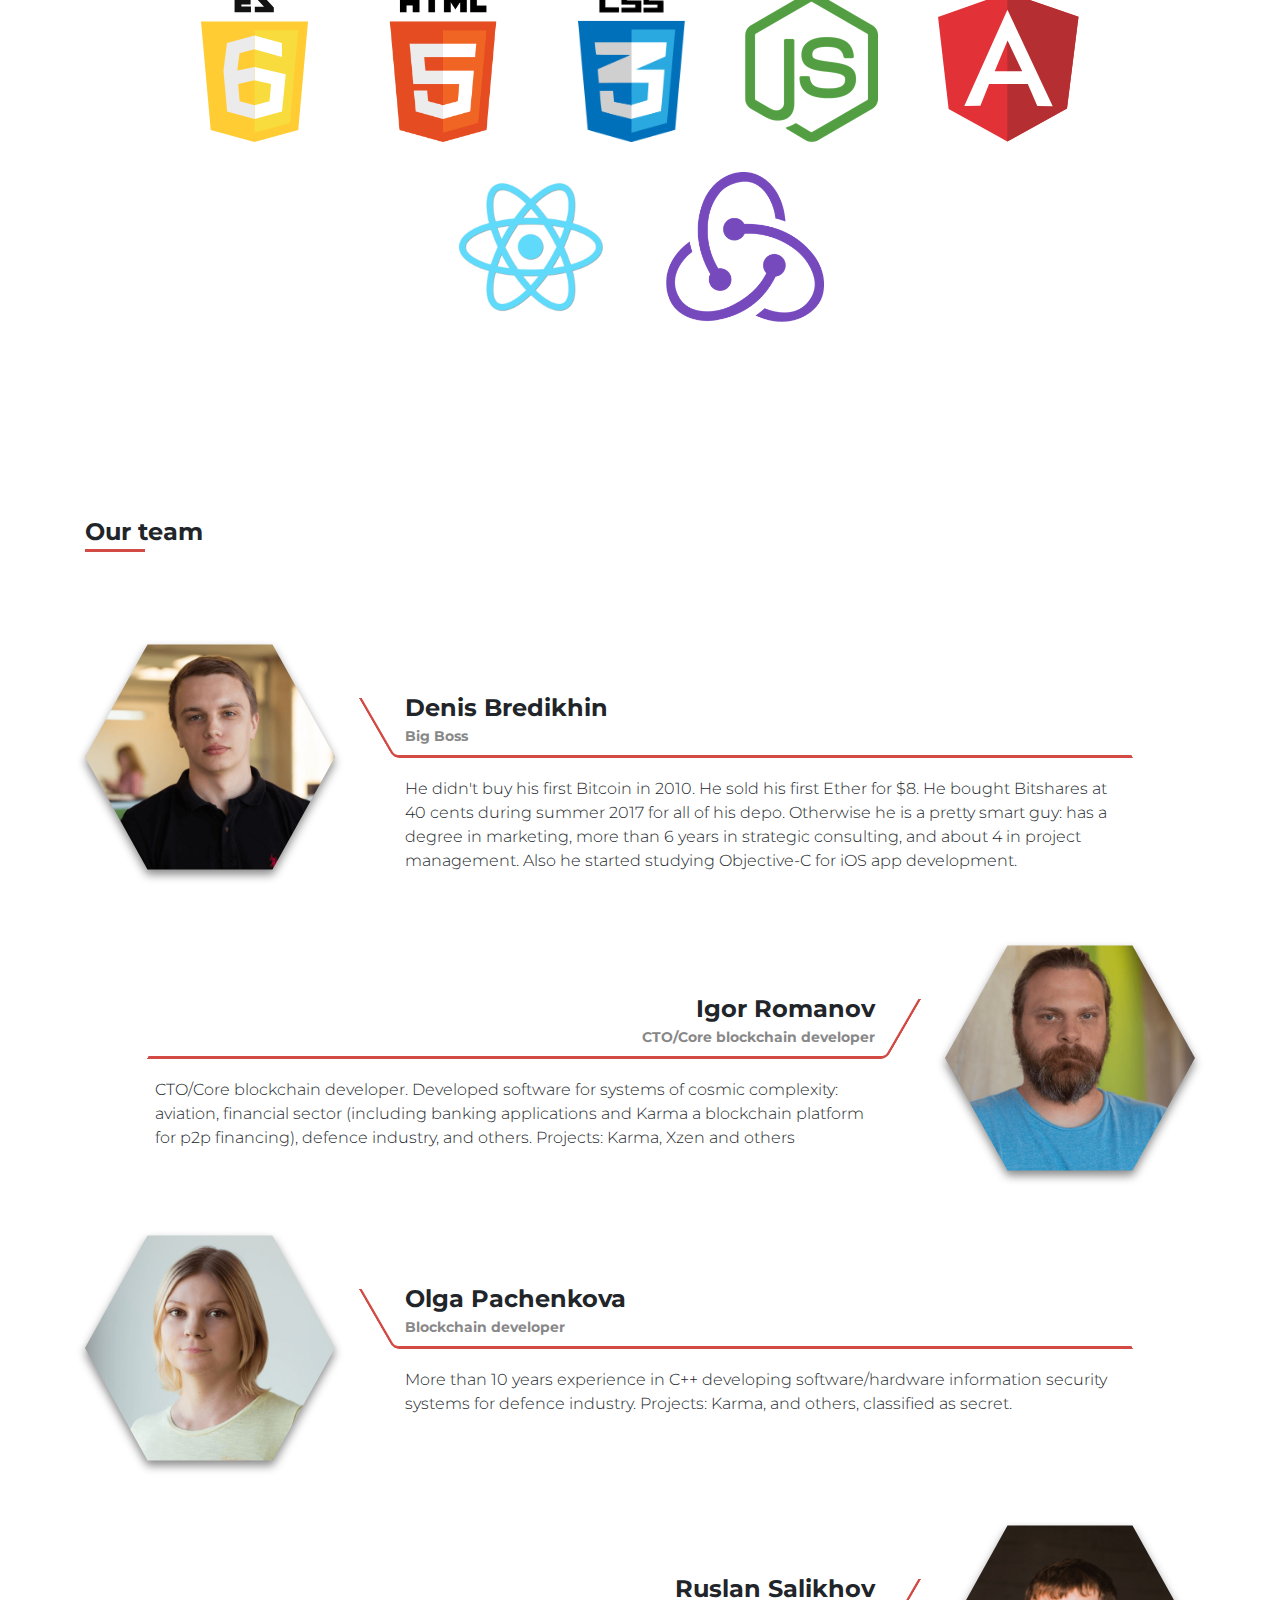
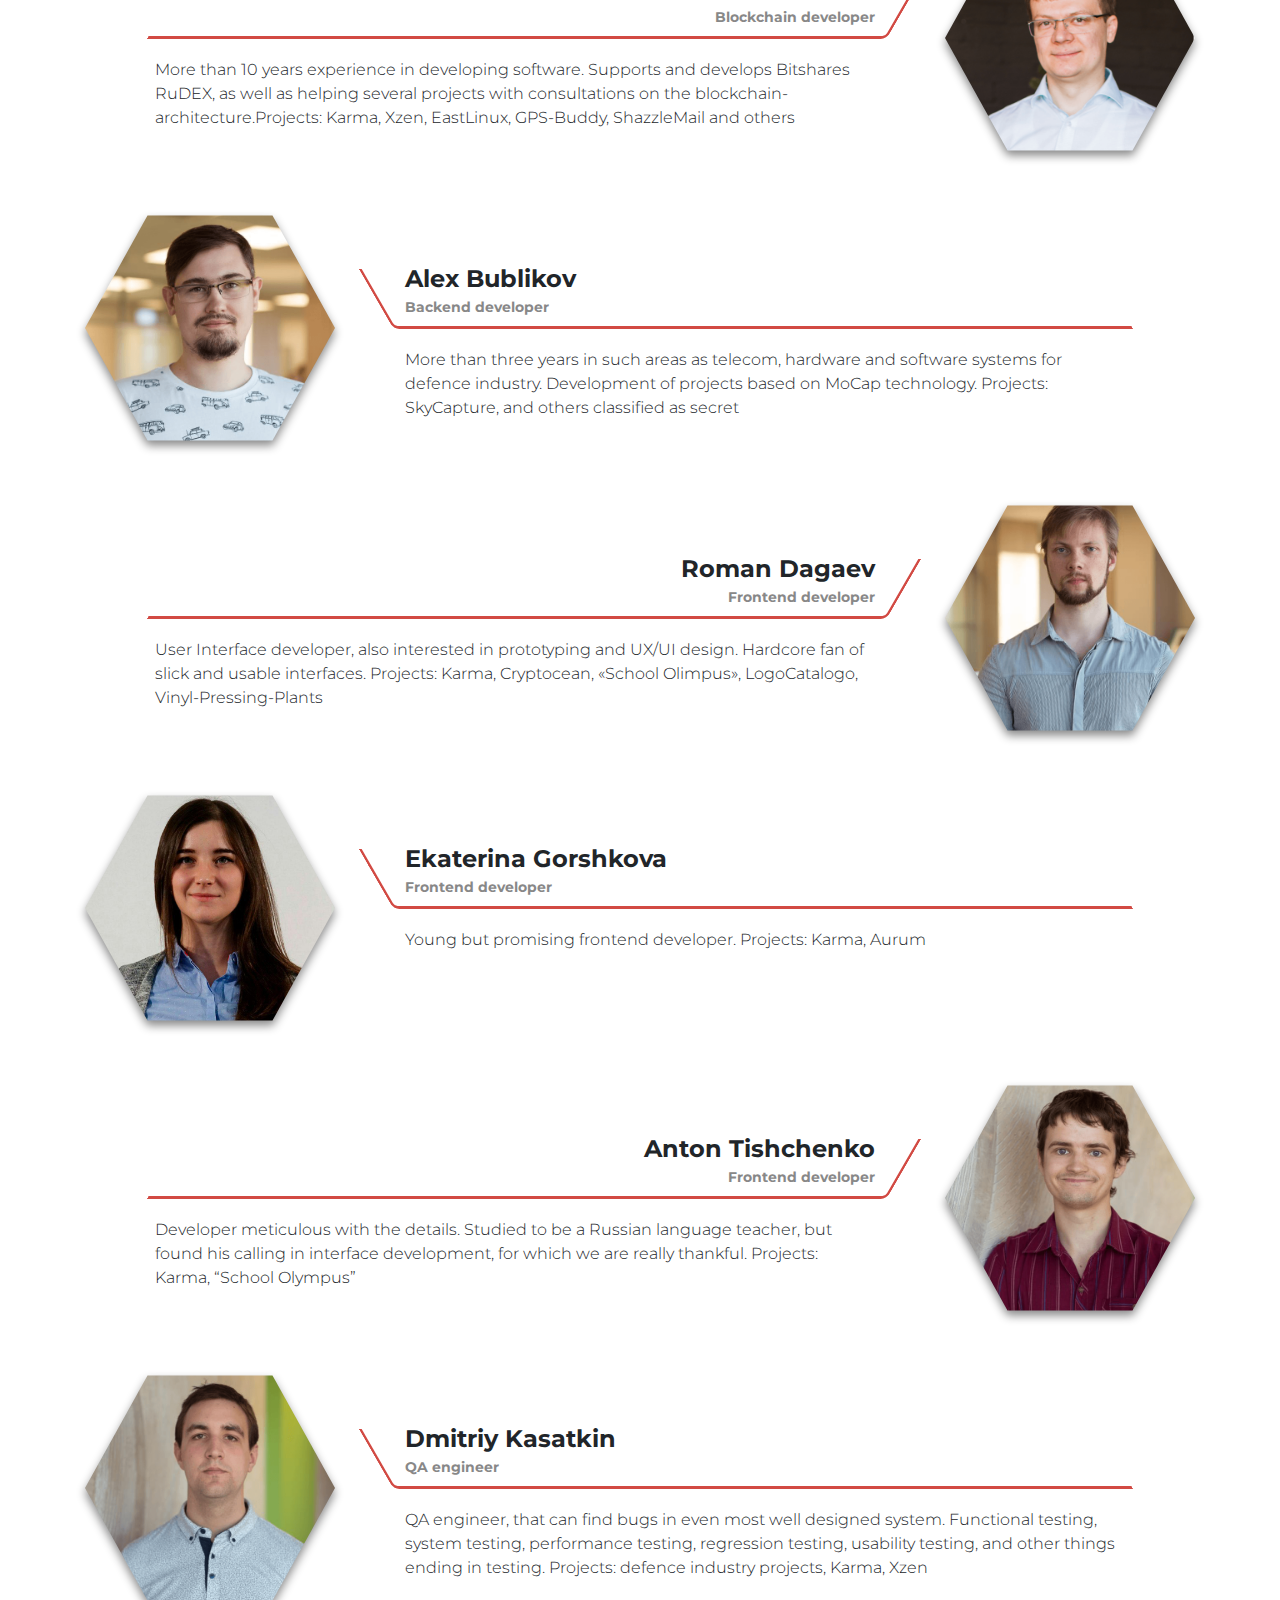
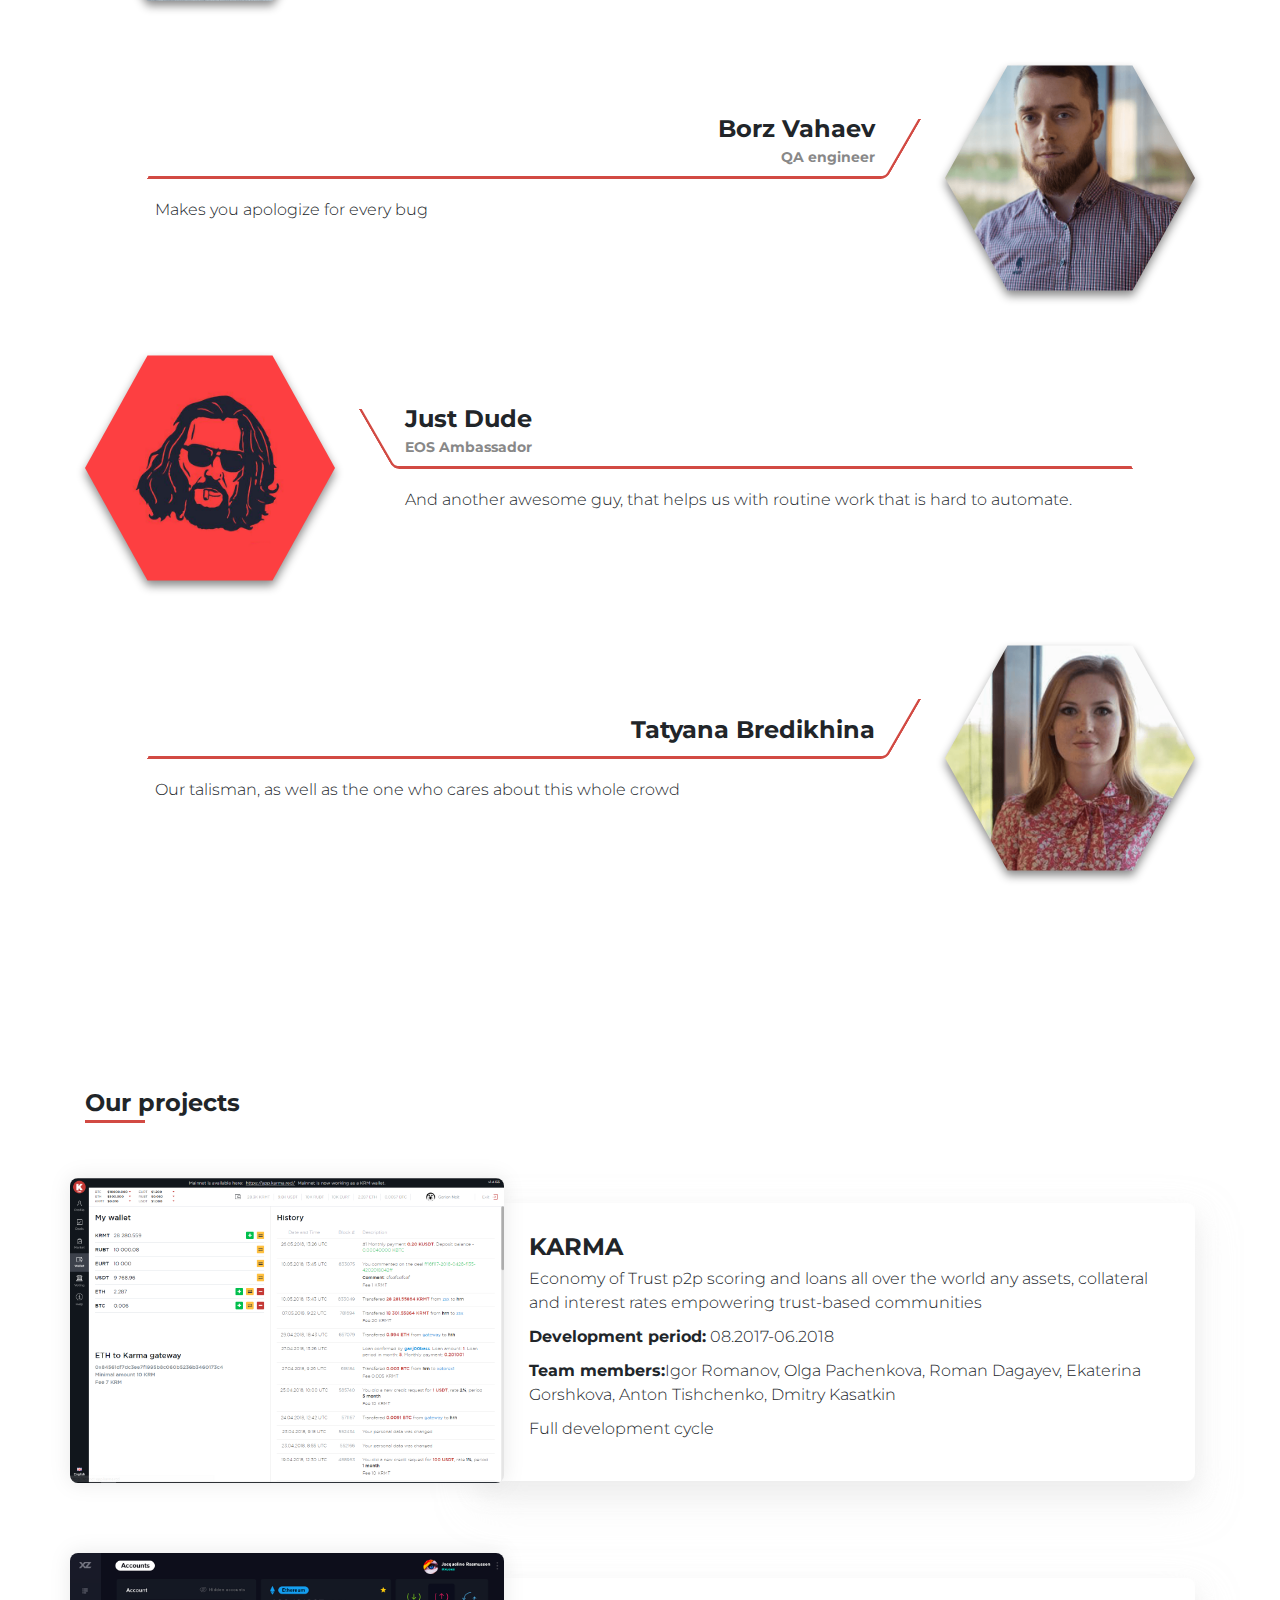
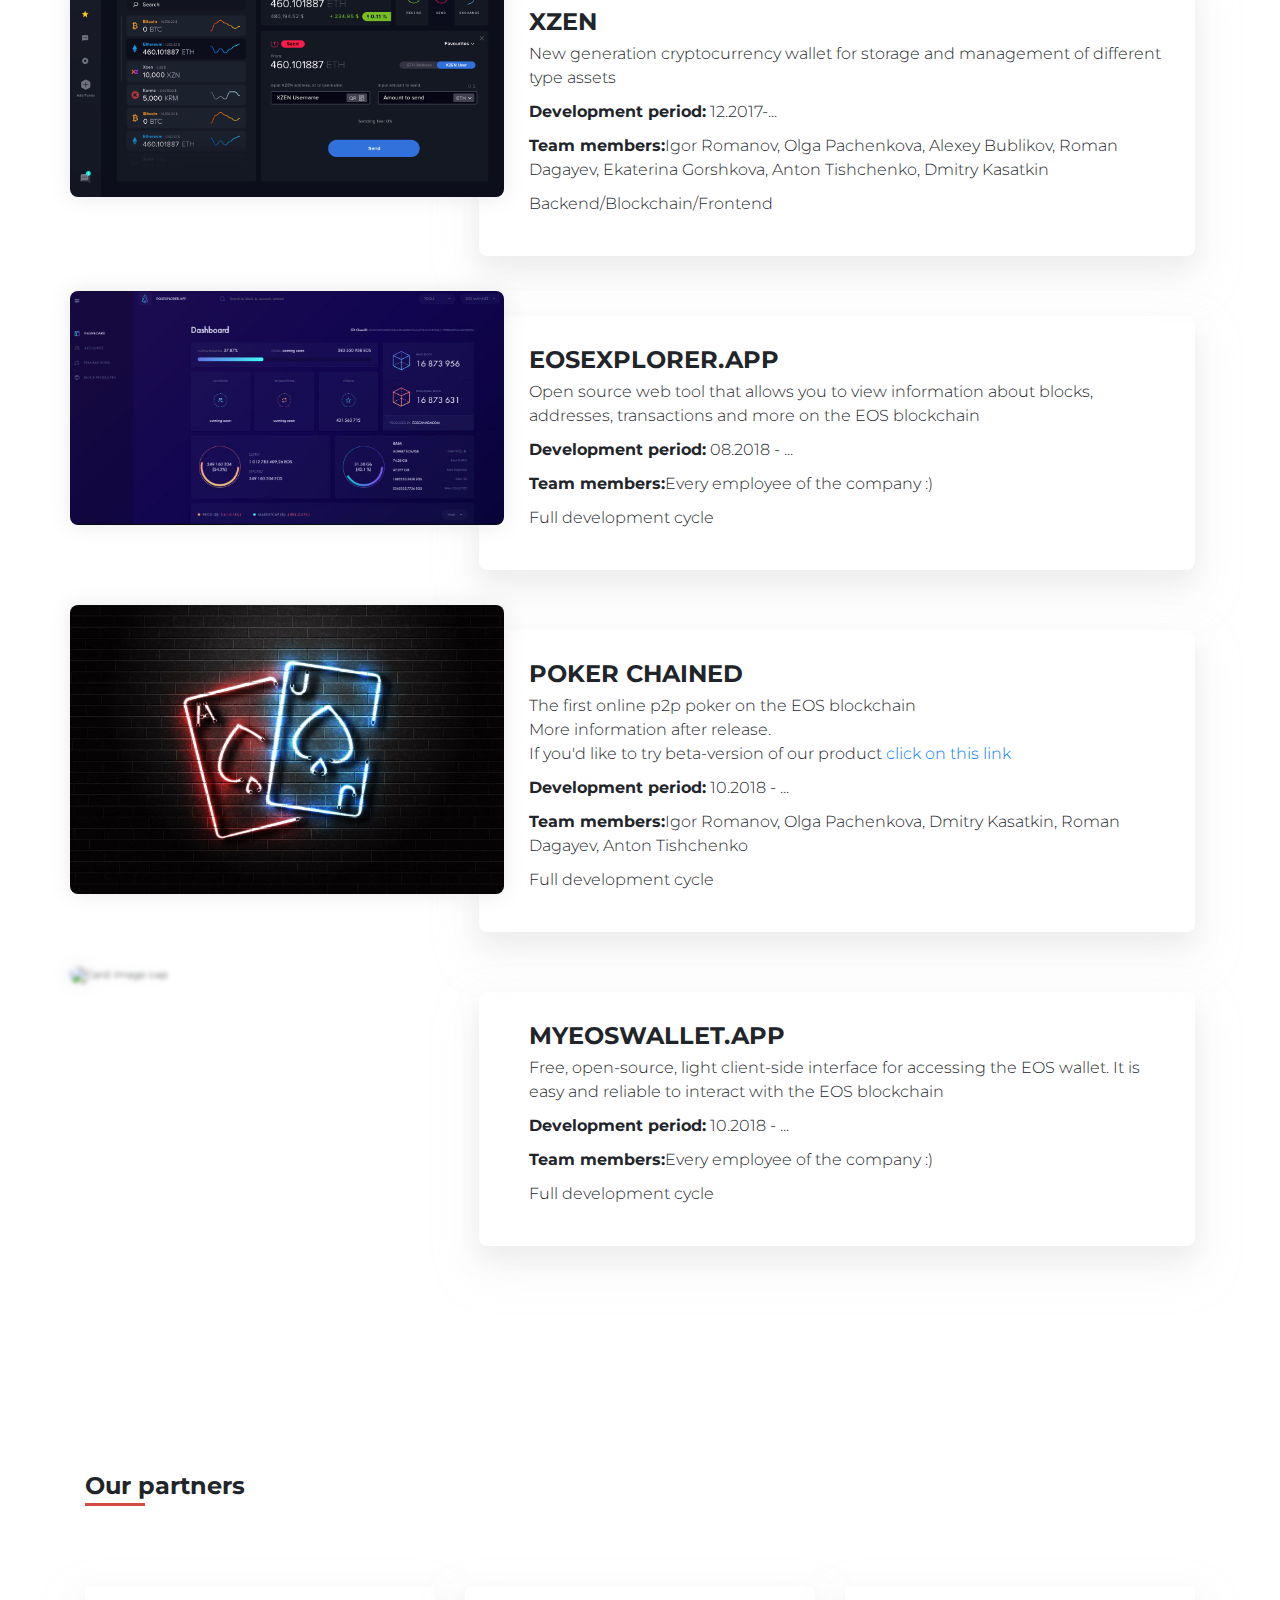
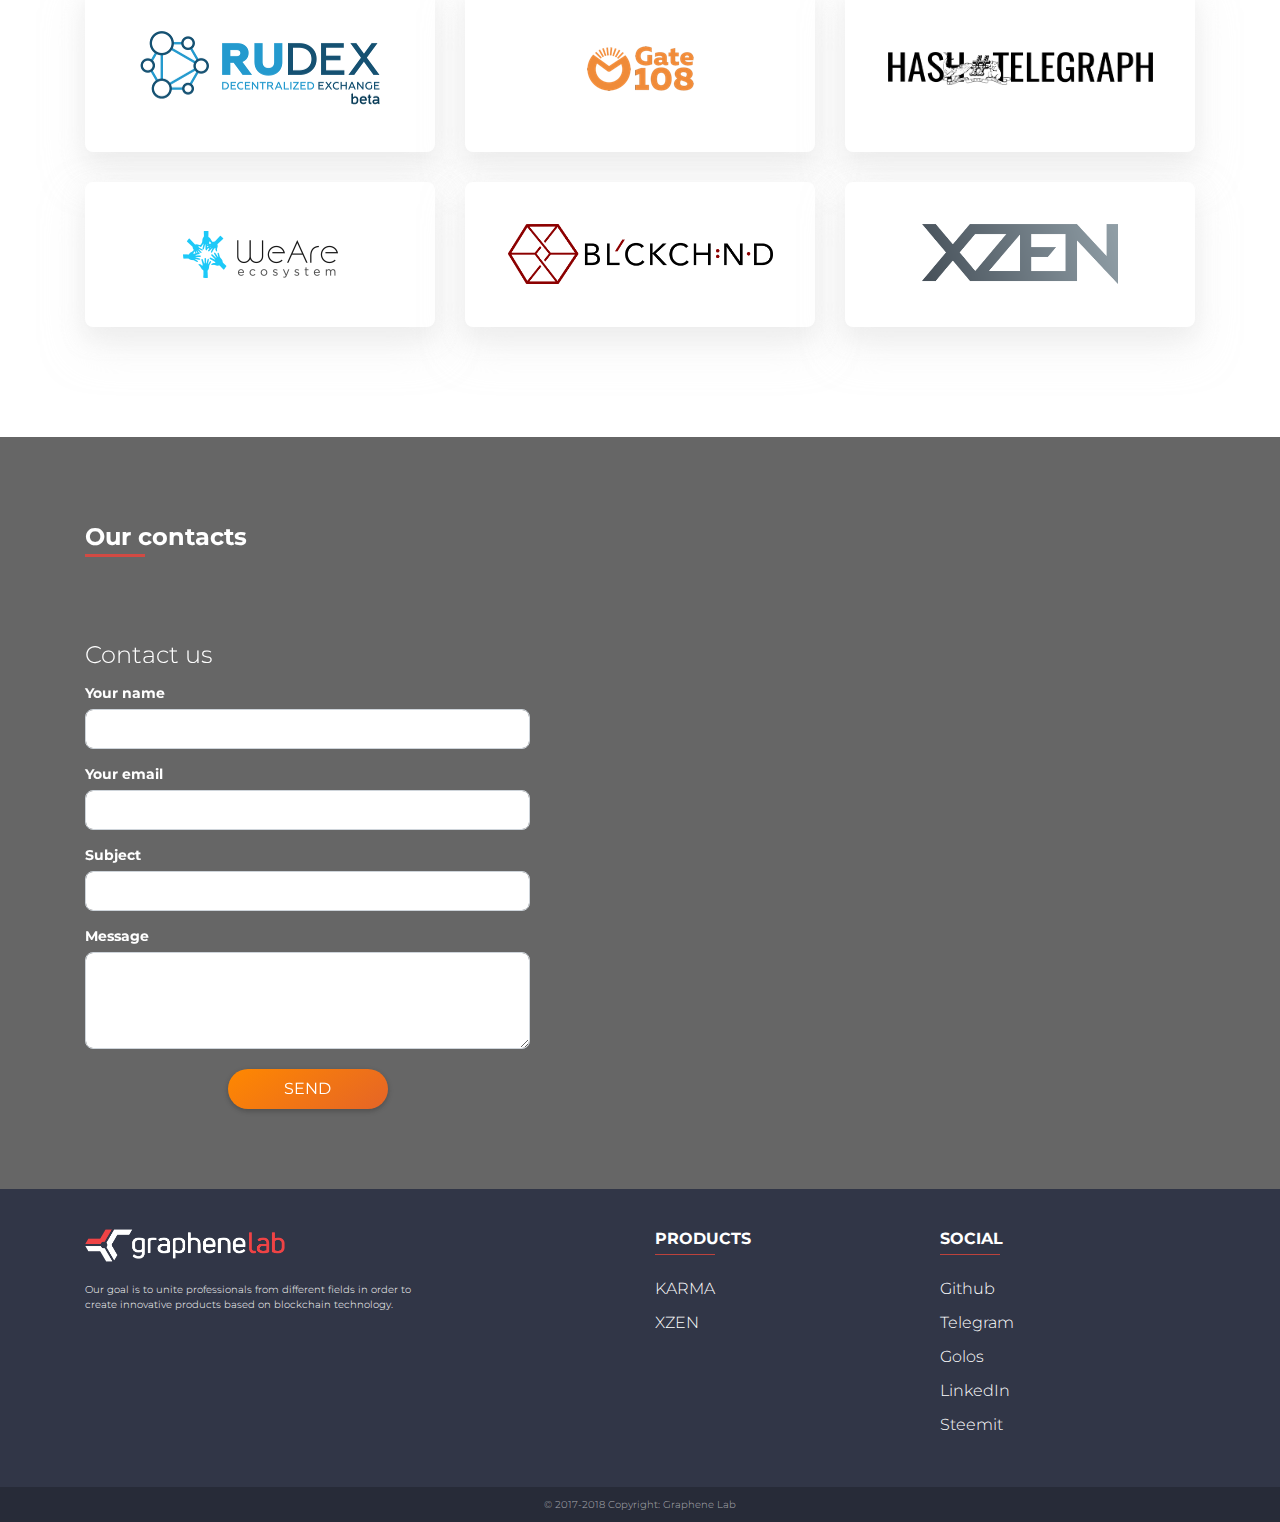
==== commit 83a2ff92: "fix en version" ====
--- a/en/index.html
+++ b/en/index.html
@@ -579,30 +579,71 @@
 
         <div class="product">
             <div class="view overlay product__image-wrapper">
-                <img class="product__image" src="https://mdbootstrap.com/img/Mockups/Lightbox/Thumbnail/img%20(67).jpg"
+                <img class="product__image"
+                     src="/img/eosexplorer.jpg"
                      alt="Card image cap">
-                <a >
-                    <div class="mask rgba-white-slight"></div>
-                </a>
+                <a><span class="mask rgba-white-slight"></span></a>
             </div>
             <div class="product__info">
-                <h4 class="text--lg">EOS PROJECTS</h4>
+                <h4 class="text--lg">eosexplorer.app</h4>
                 <div class="text--md">
-                    <p><b>myeoswallet.app</b> <br>
-                        Free, open-source, light client-side interface for accessing the EOS wallet. It is easy and
-                        reliable to interact with the EOS blockchain
-                        <br><b>eosexplorer.app</b>
-                        <br>Open source web tool that allows you to view information about blocks, addresses,
-                        transactions and more on the EOS blockchain
-                    </p>
-                    <p><b>Development period:</b> 05.2017-...</p>
+                    <p>Open source web tool that allows you to view information about blocks, addresses,
+                        transactions and more on the EOS blockchain</p>
+                    <p><b>Development period:</b> 08.2018 - ...</p>
                     <p><b>Team members:</b>Every employee of the company :)</p>
                     <p>Full development cycle</p>
                 </div>
             </div>
             <!--<div class="product__sources">-->
-            <!--<a href="#" class="btn btn-flat social-icons"><img src="img/github.svg" alt=""></a>-->
-            <!--<a href="#" class="btn btn-flat social-icons"><img src="img/link.svg" alt=""></a>-->
+            <!--<a  class="btn btn-flat social-icons"><img src="img/github.svg" alt=""></a>-->
+            <!--<a  class="btn btn-flat social-icons"><img src="img/link.svg" alt=""></a>-->
+            <!--</div>-->
+        </div>
+
+        <div class="product">
+            <div class="view overlay product__image-wrapper">
+                <img class="product__image"
+                     src="/img/pokerchained.jpg"
+                     alt="Card image cap">
+                <a href="https://poker.graphenelab.io/" rel="noopener"><span class="mask rgba-white-slight"></span></a>
+            </div>
+            <div class="product__info">
+                <h4 class="text--lg">Poker Chained</h4>
+                <div class="text--md">
+                    <p>The first online p2p poker on the EOS blockchain
+                        <br>More information after release.
+                        <br>If you'd like to try beta-version of our product <a href="https://poker.graphenelab.io/" rel="noopener" target="_blank">click on this link</a>
+                    </p>
+                    <p><b>Development period:</b> 10.2018 - ...</p>
+                    <p><b>Team members:</b>Igor Romanov, Olga Pachenkova, Dmitry Kasatkin, Roman Dagayev, Anton Tishchenko</p>
+                    <p>Full development cycle</p>
+                </div>
+            </div>
+            <!--<div class="product__sources">-->
+            <!--<a  class="btn btn-flat social-icons"><img src="img/github.svg" alt=""></a>-->
+            <!--<a  class="btn btn-flat social-icons"><img src="img/link.svg" alt=""></a>-->
+            <!--</div>-->
+        </div>
+        <div class="product">
+            <div class="view overlay product__image-wrapper">
+                <img class="product__image blur"
+                     src="https://mdbootstrap.com/img/Mockups/Lightbox/Thumbnail/img%20(67).jpg"
+                     alt="Card image cap">
+                <a><span class="mask rgba-white-slight"></span></a>
+            </div>
+            <div class="product__info">
+                <h4 class="text--lg">myeoswallet.app</h4>
+                <div class="text--md">
+                    <p>Free, open-source, light client-side interface for accessing the EOS wallet. It is easy and
+                        reliable to interact with the EOS blockchain</p>
+                    <p><b>Development period:</b> 10.2018 - ...</p>
+                    <p><b>Team members:</b>Every employee of the company :)</p>
+                    <p>Full development cycle</p>
+                </div>
+            </div>
+            <!--<div class="product__sources">-->
+            <!--<a  class="btn btn-flat social-icons"><img src="img/github.svg" alt=""></a>-->
+            <!--<a  class="btn btn-flat social-icons"><img src="img/link.svg" alt=""></a>-->
             <!--</div>-->
         </div>
 
--- a/styles/styles.css
+++ b/styles/styles.css
@@ -93,16 +93,8 @@
   background-image: linear-gradient(-105deg, rgba(238, 67, 69, 0.9), #313647); }
   .services__tablink:not(:first-child) {
     margin-top: -70px; }
-  .services__tablink:after {
-    position: absolute;
-    top: -70px;
-    left: 0;
-    content: "";
-    width: 200%;
-    height: 200%;
-    background-image: linear-gradient(60deg, rgba(255, 255, 255, 0) 20%, rgba(255, 255, 255, 0.1), rgba(255, 255, 255, 0) 80%);
-    transform: translateX(-100%); }
   .services__tablink .nav-link {
+    position: relative;
     display: flex;
     align-items: flex-end;
     font-size: 1.2rem;
@@ -110,9 +102,18 @@
     width: 100%;
     height: 100%;
     color: #ffffff; }
+    .services__tablink .nav-link:after {
+      position: absolute;
+      top: -70px;
+      left: 0;
+      content: "";
+      width: 200%;
+      height: 200%;
+      background-image: linear-gradient(60deg, rgba(255, 255, 255, 0) 20%, rgba(255, 255, 255, 0.1), rgba(255, 255, 255, 0) 80%);
+      transform: translateX(-100%); }
   .services__tablink:hover {
     transform: rotateX(30deg) rotateY(-15deg) rotate(30deg) translate(-25px, 50px); }
-    .services__tablink:hover:after {
+    .services__tablink:hover .nav-link:after {
       transform: translateX(100%);
       transition: all 1.2s ease-in-out; }
 
@@ -733,6 +734,9 @@
         width: 100%;
         margin: -10rem 0 0;
         padding: 12rem 2rem 6rem; } }
+    .product__info .text--lg {
+      text-transform: uppercase;
+      font-weight: bold; }
   .product__sources {
     position: absolute;
     bottom: 2rem;
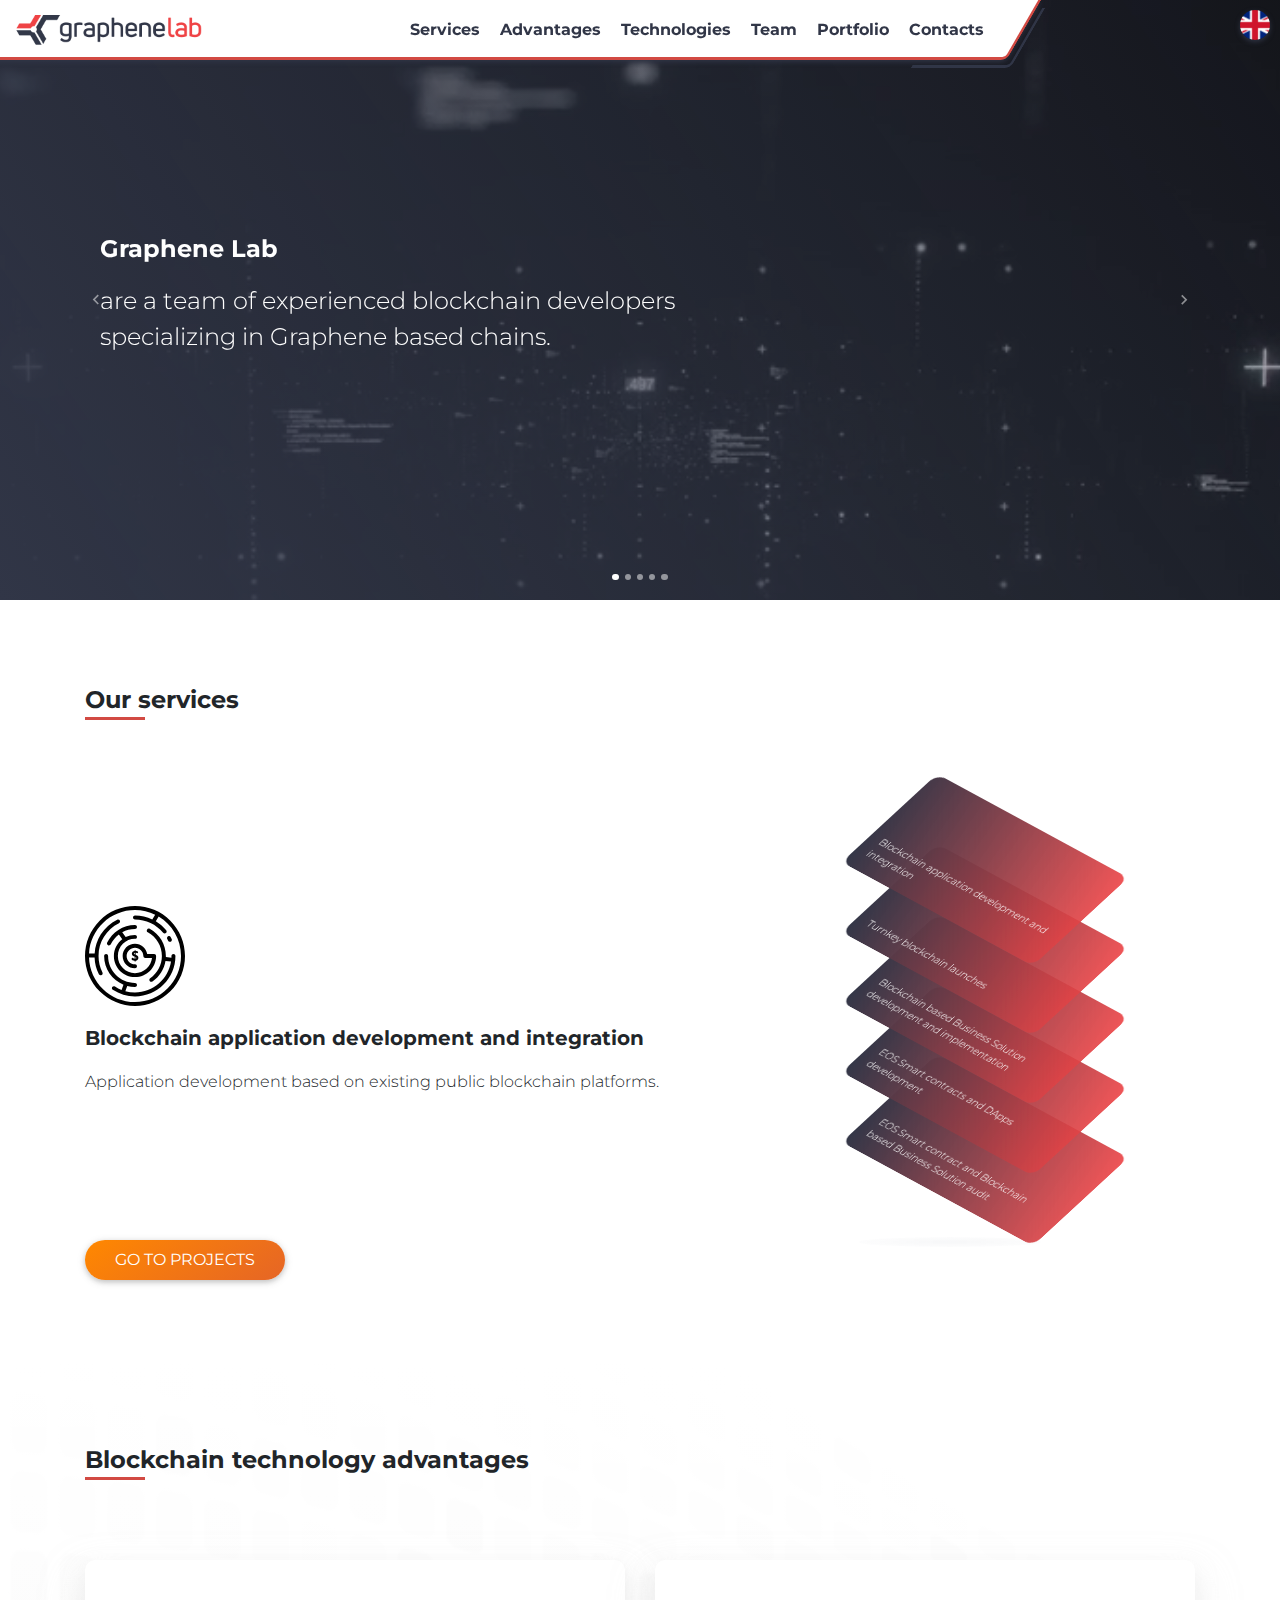
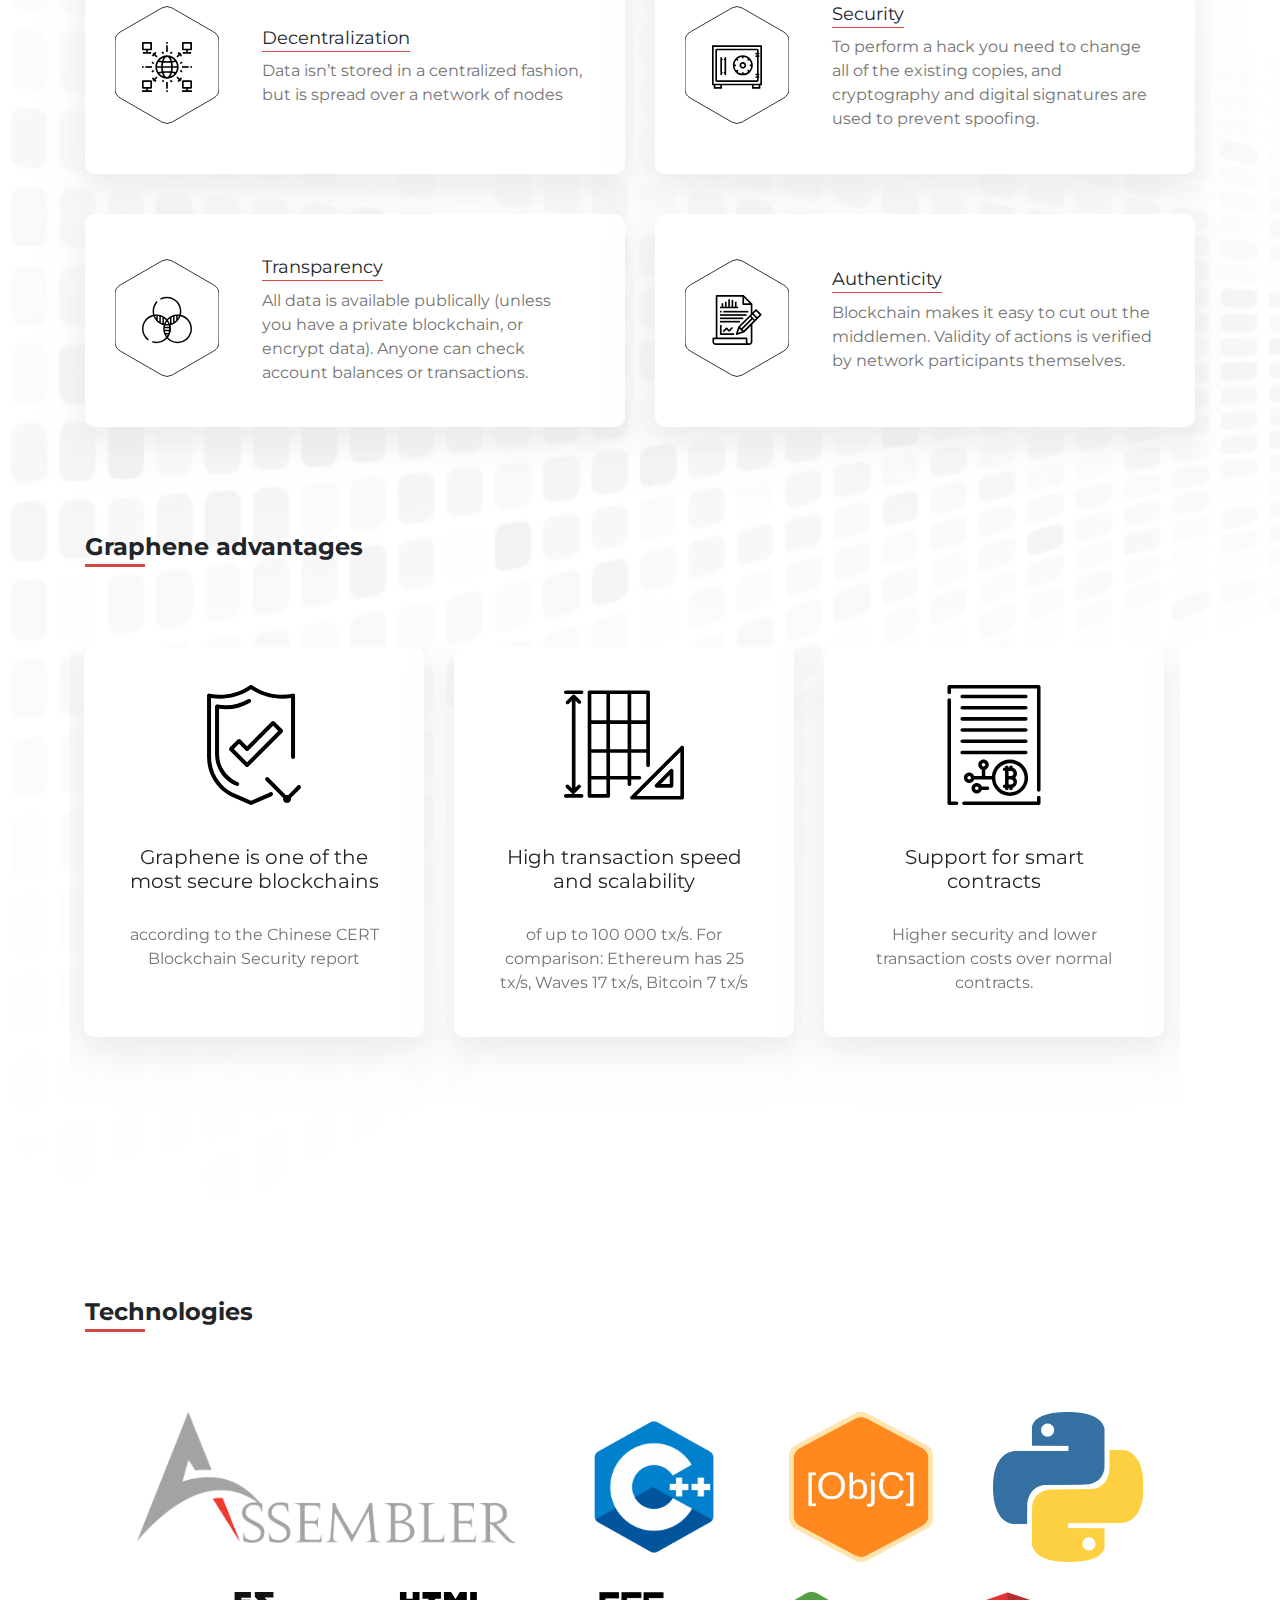
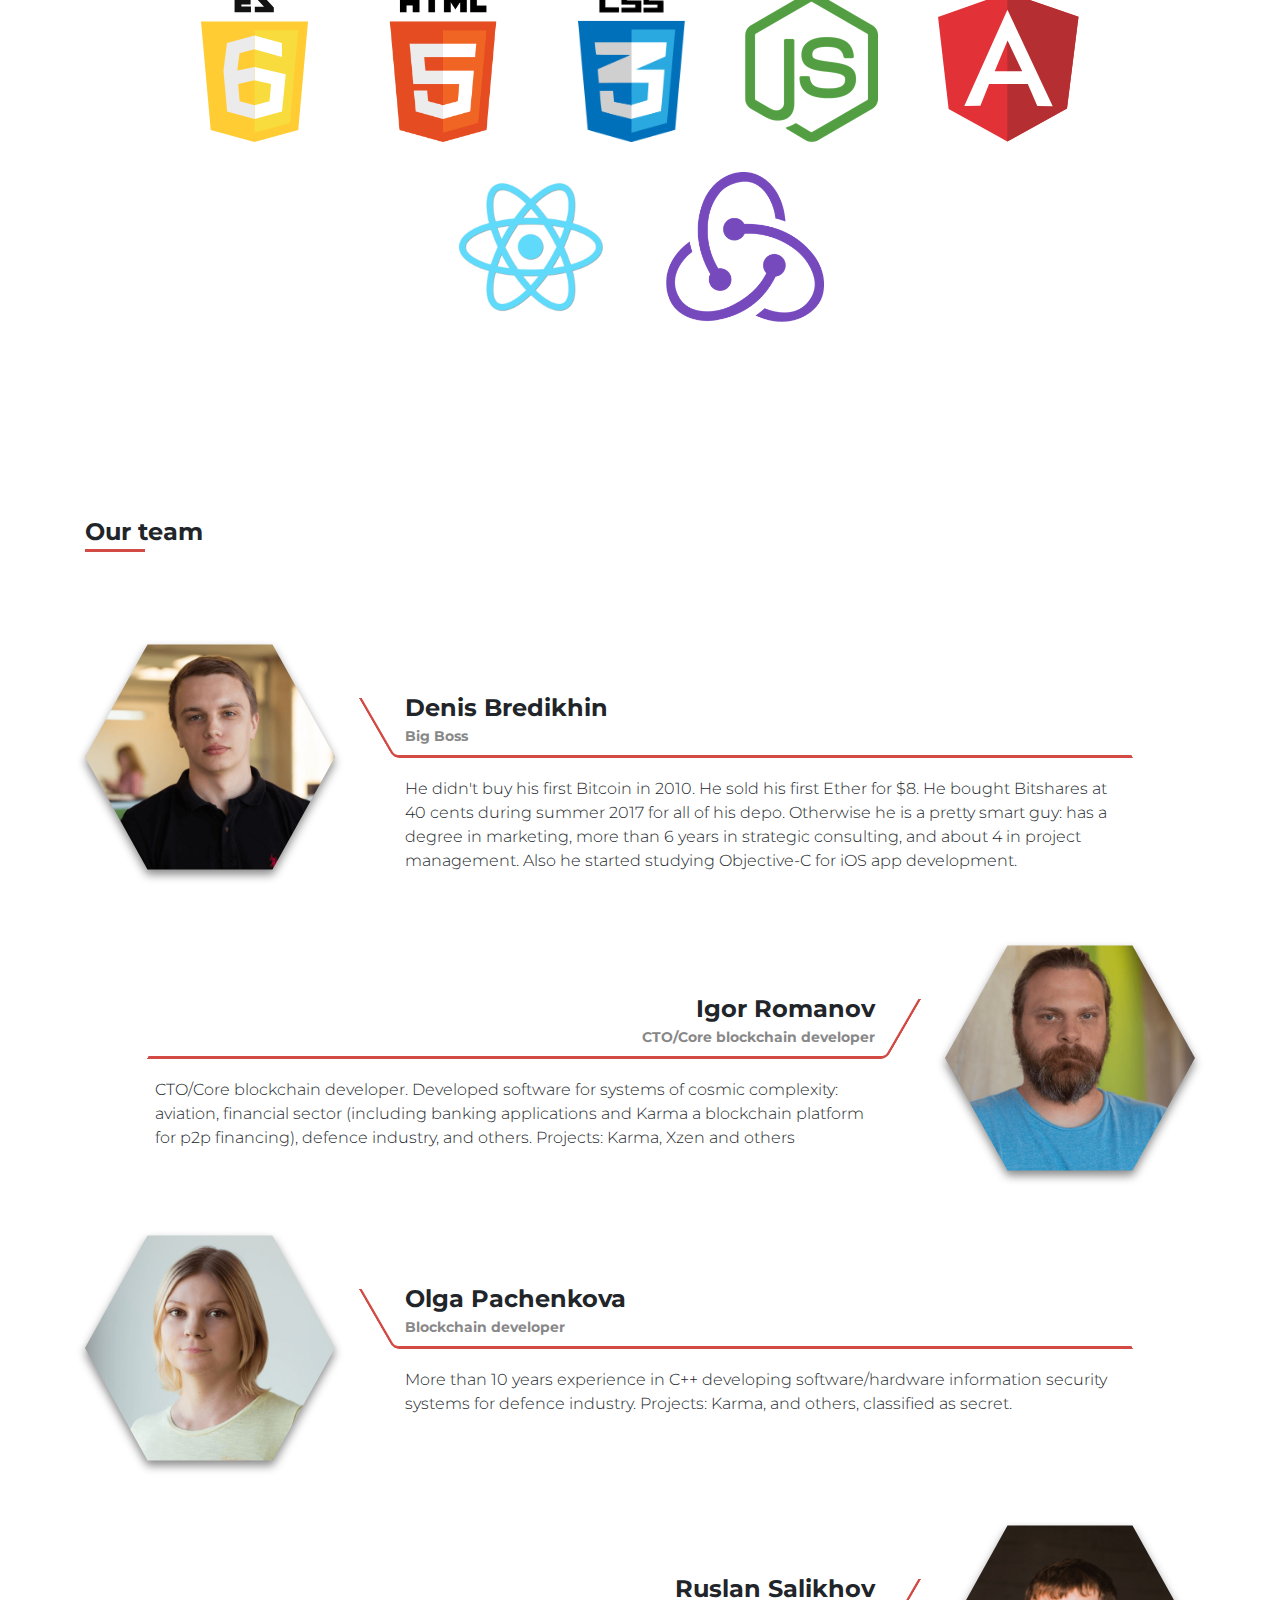
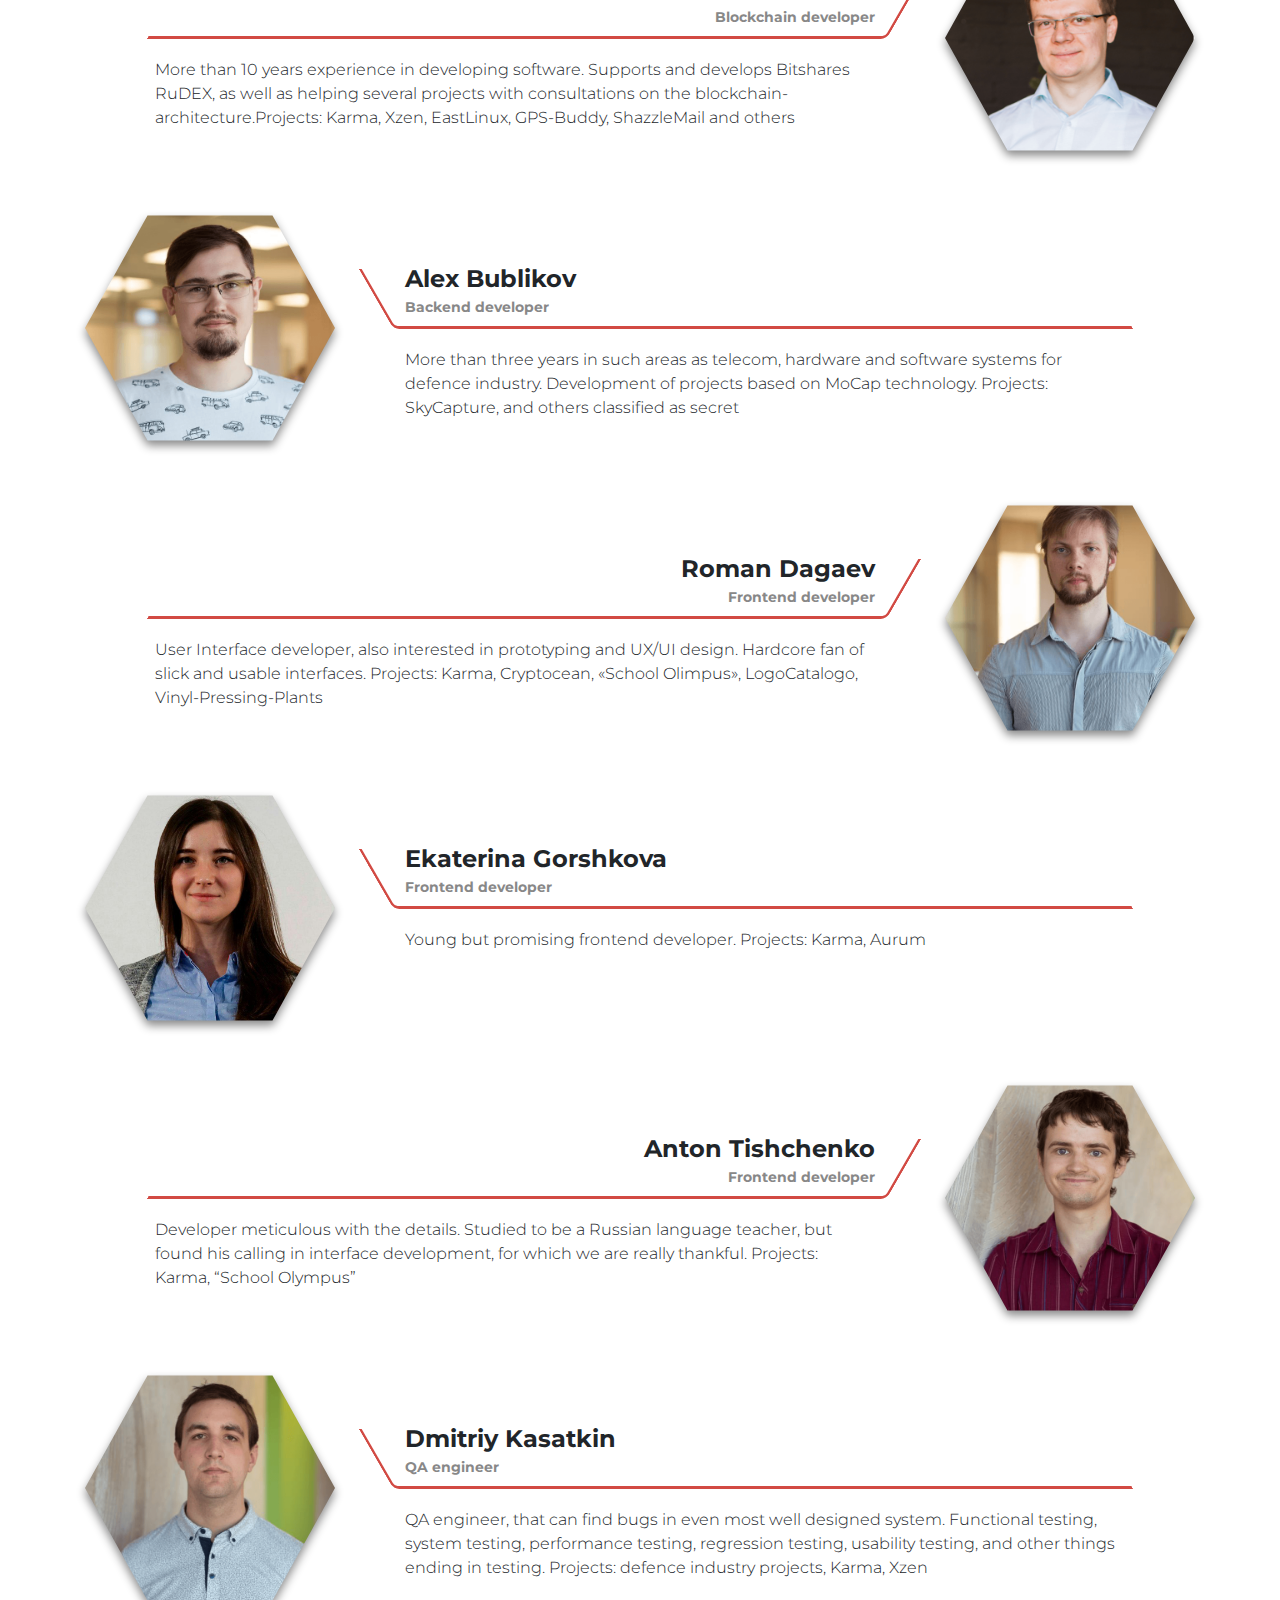
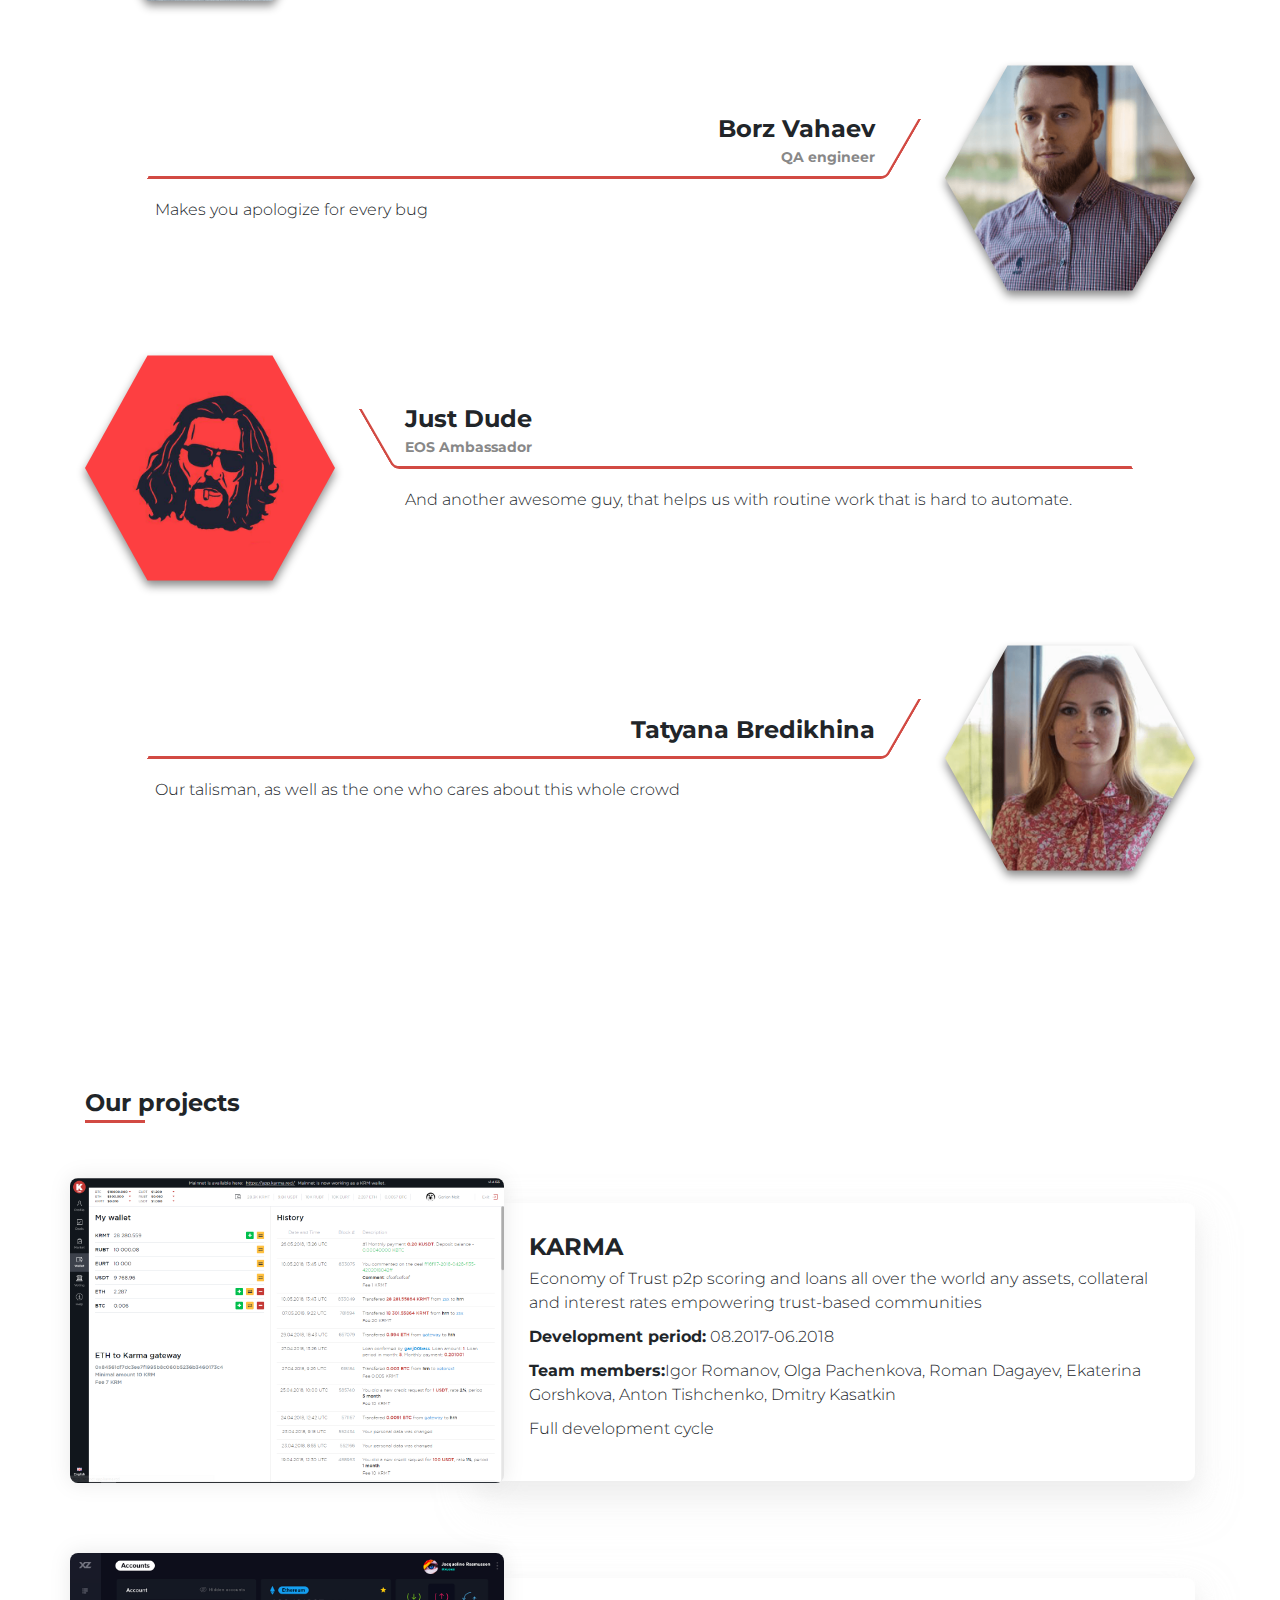
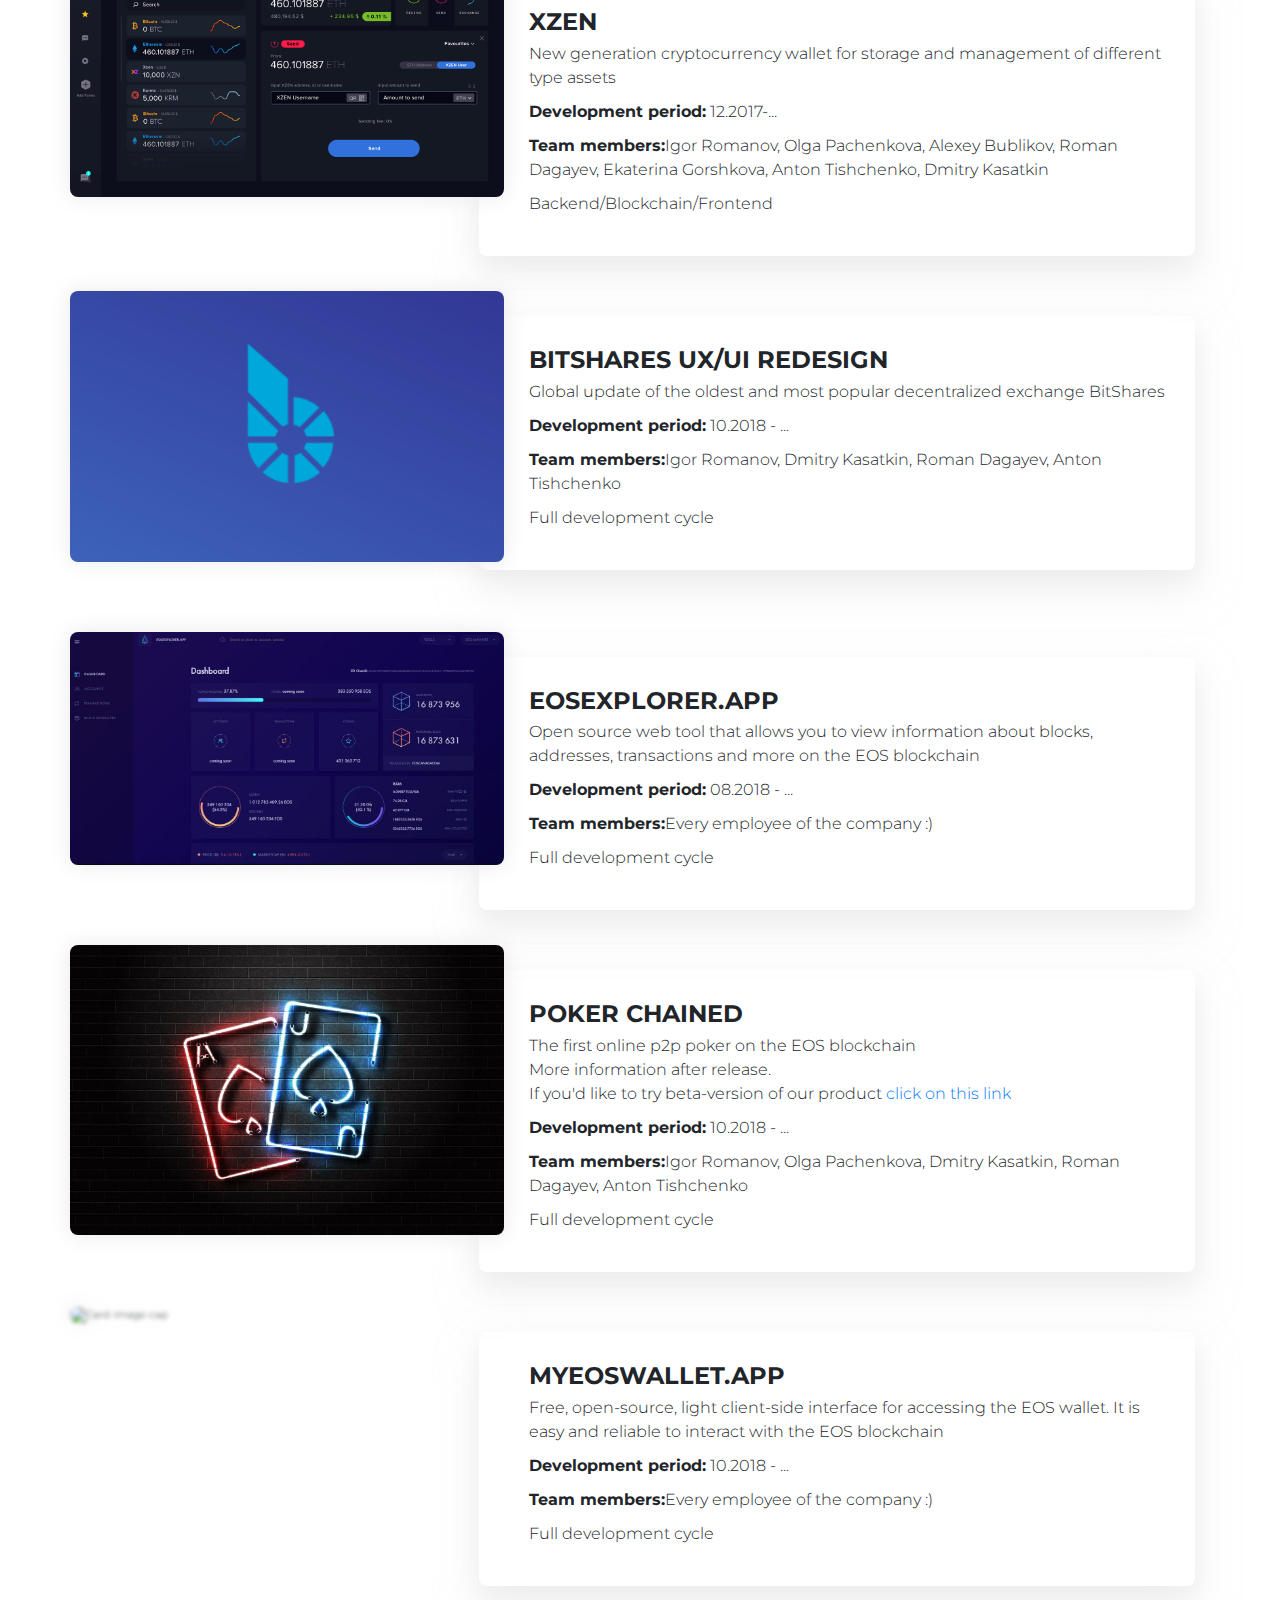
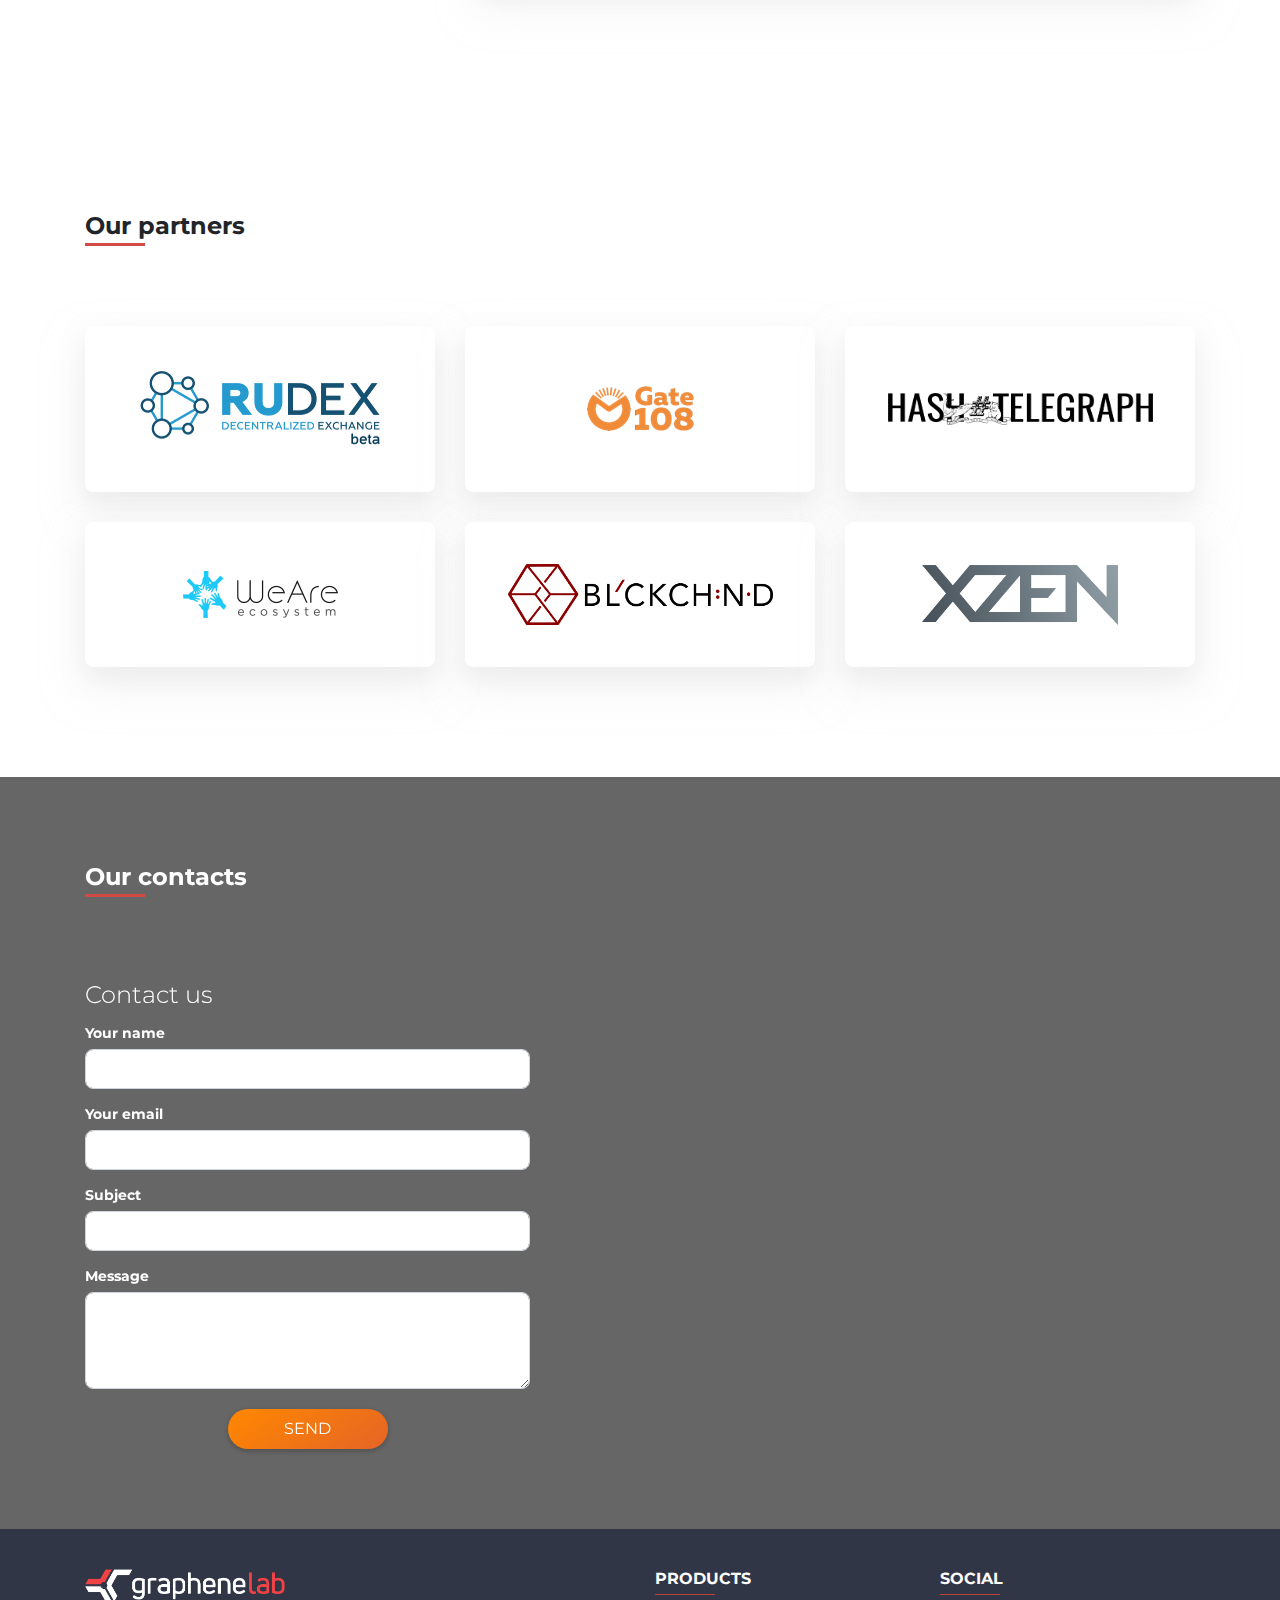
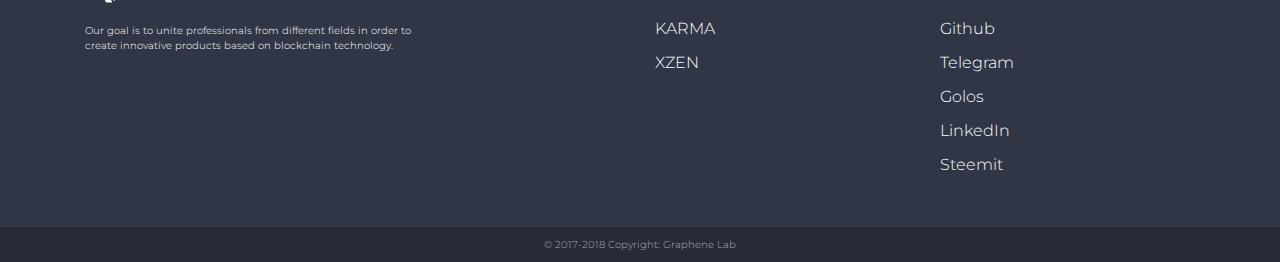
==== commit ebe1ecf8: "fix bitshares project" ====
--- a/en/index.html
+++ b/en/index.html
@@ -580,6 +580,28 @@
         <div class="product">
             <div class="view overlay product__image-wrapper">
                 <img class="product__image"
+                     src="/img/bts.png"
+                     alt="Card image cap">
+                <a href="https://poker.graphenelab.io/" rel="noopener"><span class="mask rgba-white-slight"></span></a>
+            </div>
+            <div class="product__info">
+                <h4 class="text--lg">BitShares UX/UI Redesign</h4>
+                <div class="text--md">
+                    <p>Global update of the oldest and most popular decentralized exchange BitShares</p>
+                    <p><b>Development period:</b> 10.2018 - ...</p>
+                    <p><b>Team members:</b>Igor Romanov, Dmitry Kasatkin, Roman Dagayev, Anton Tishchenko</p>
+                    <p>Full development cycle</p>
+                </div>
+            </div>
+            <!--<div class="product__sources">-->
+            <!--<a  class="btn btn-flat social-icons"><img src="img/github.svg" alt=""></a>-->
+            <!--<a  class="btn btn-flat social-icons"><img src="img/link.svg" alt=""></a>-->
+            <!--</div>-->
+        </div>
+
+        <div class="product">
+            <div class="view overlay product__image-wrapper">
+                <img class="product__image"
                      src="/img/eosexplorer.jpg"
                      alt="Card image cap">
                 <a><span class="mask rgba-white-slight"></span></a>
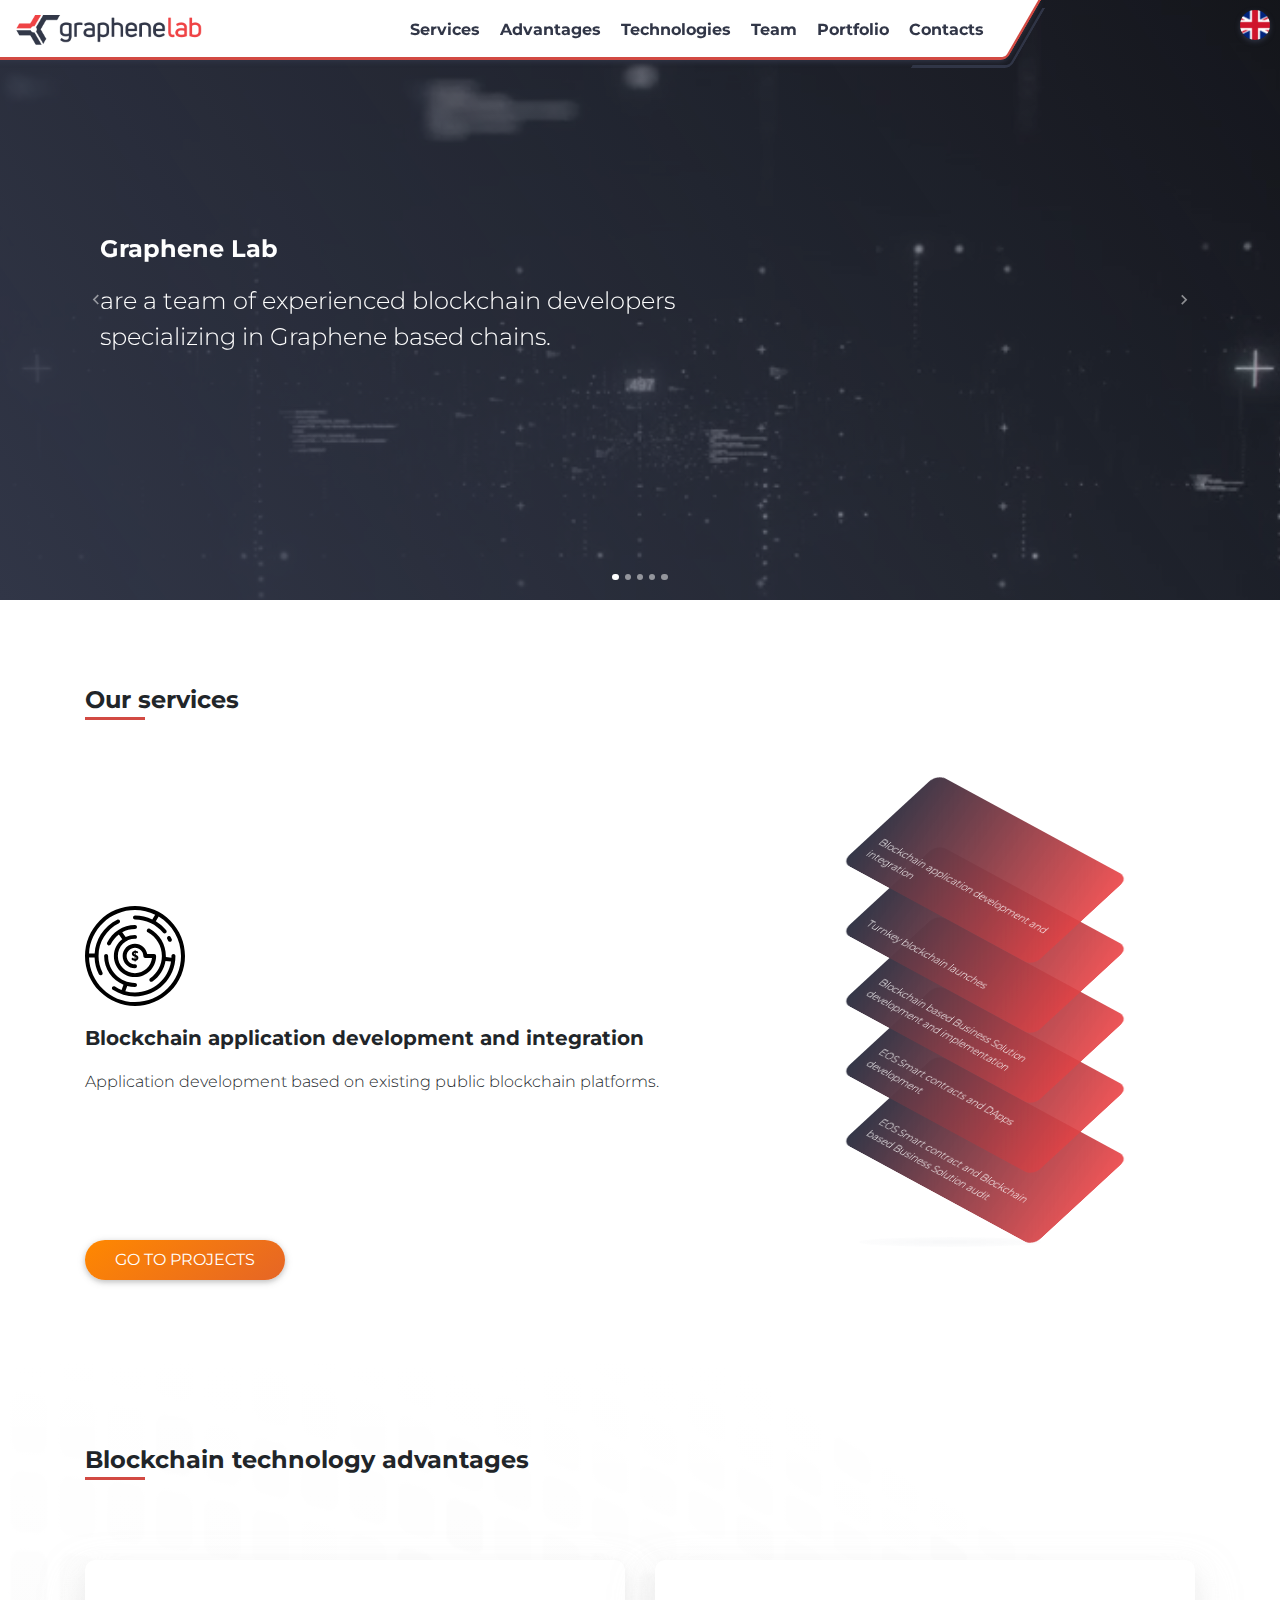
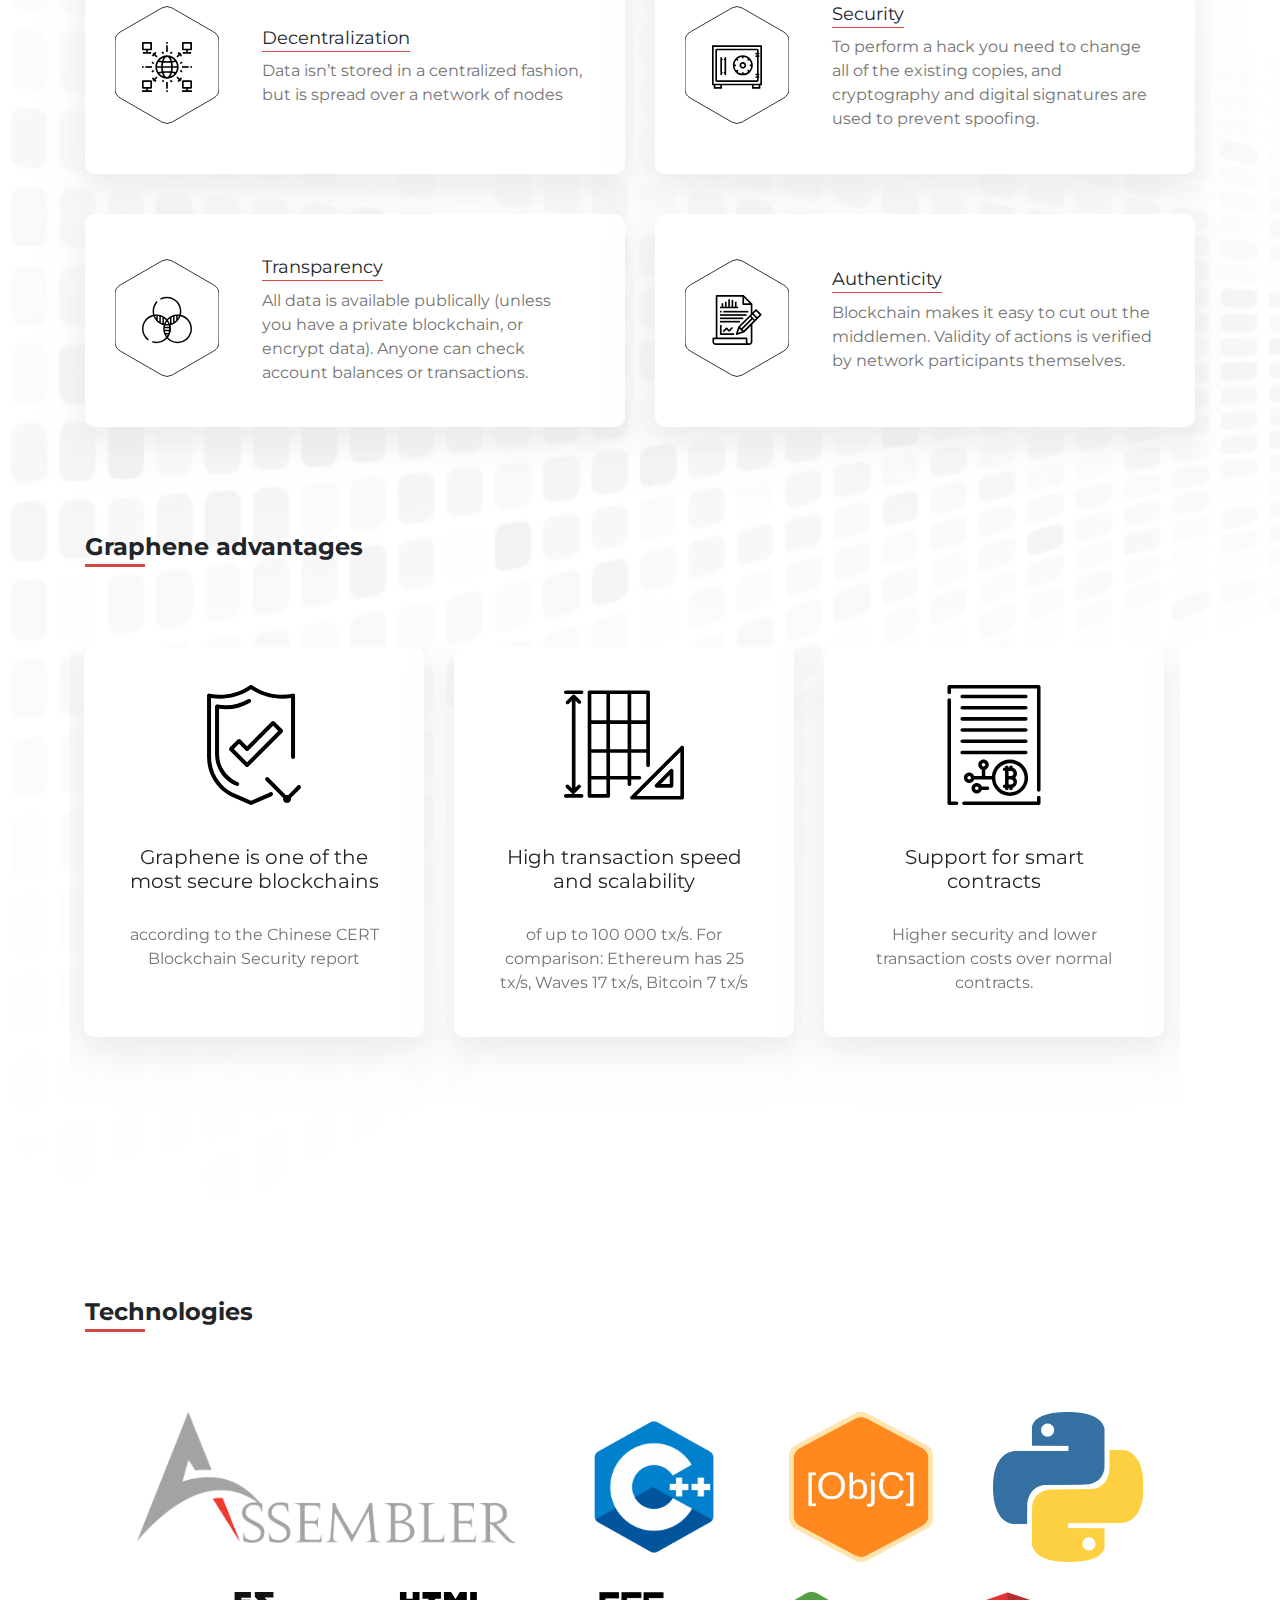
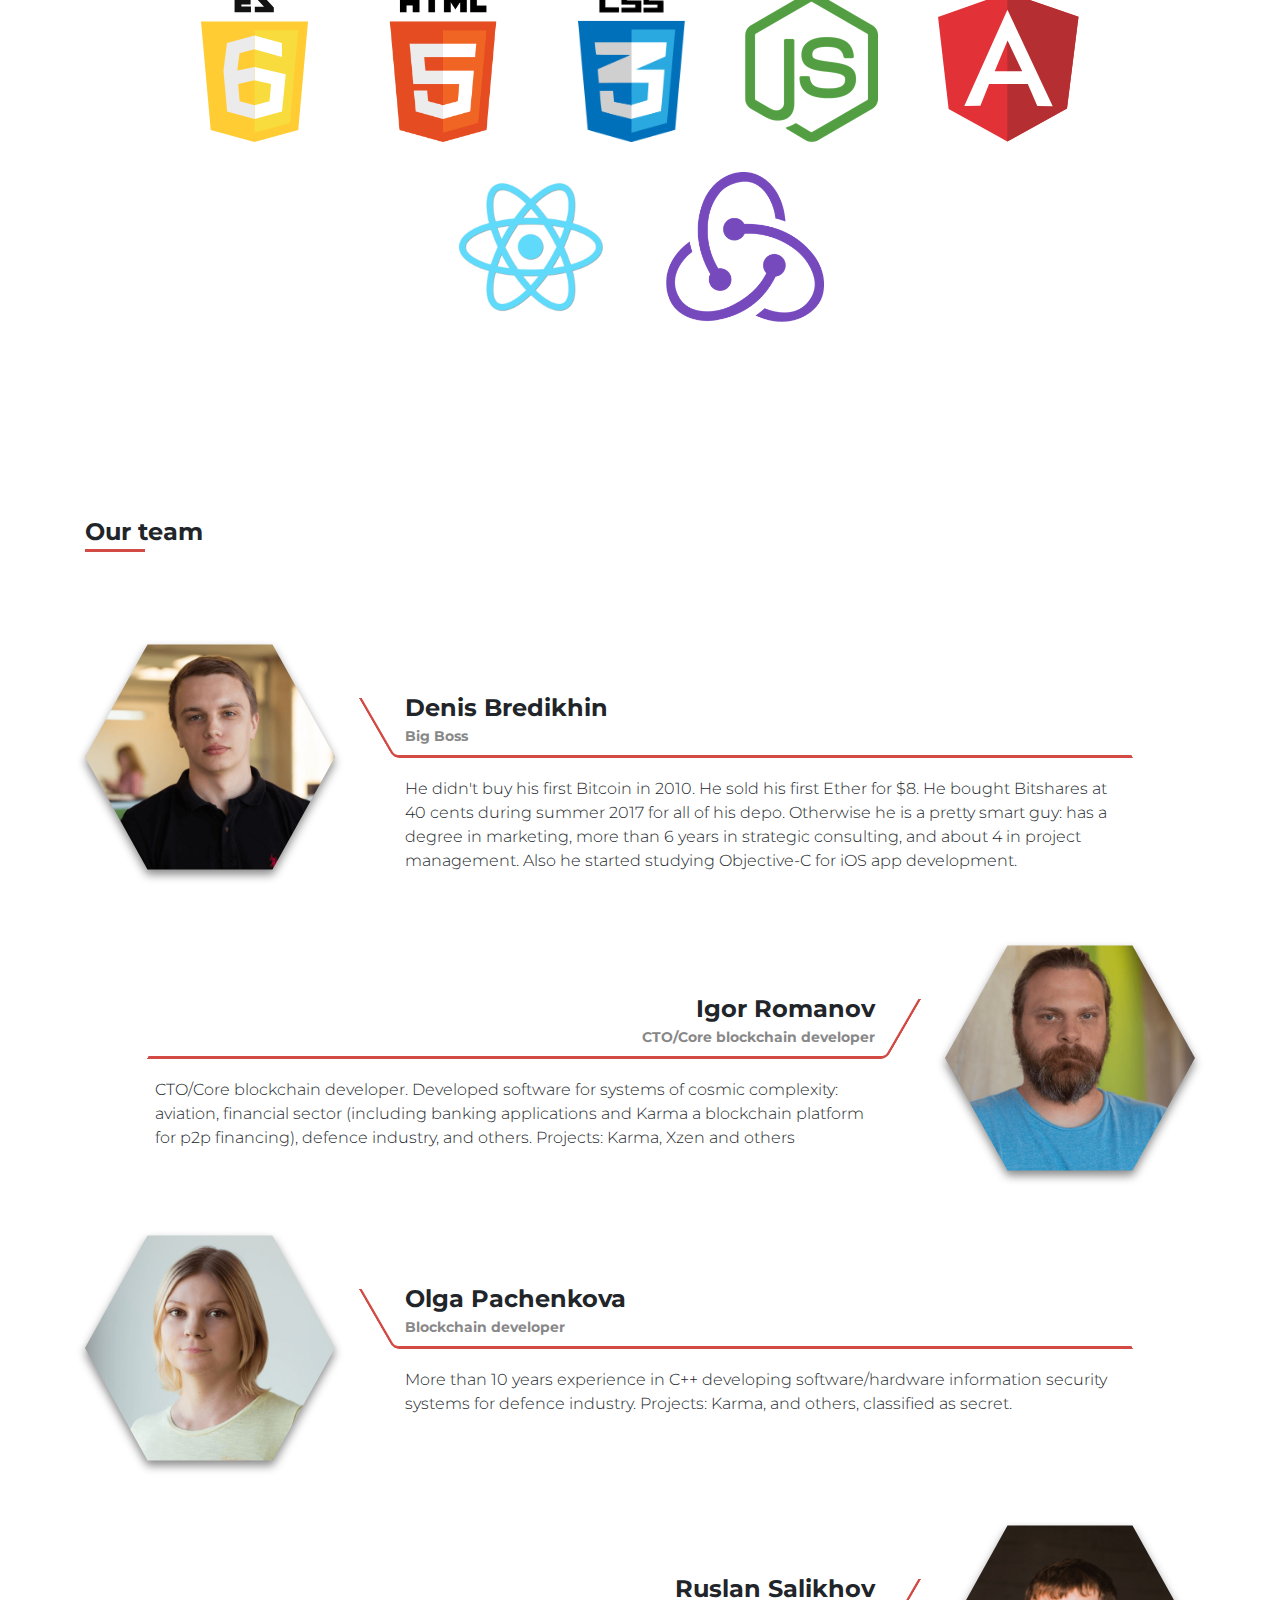
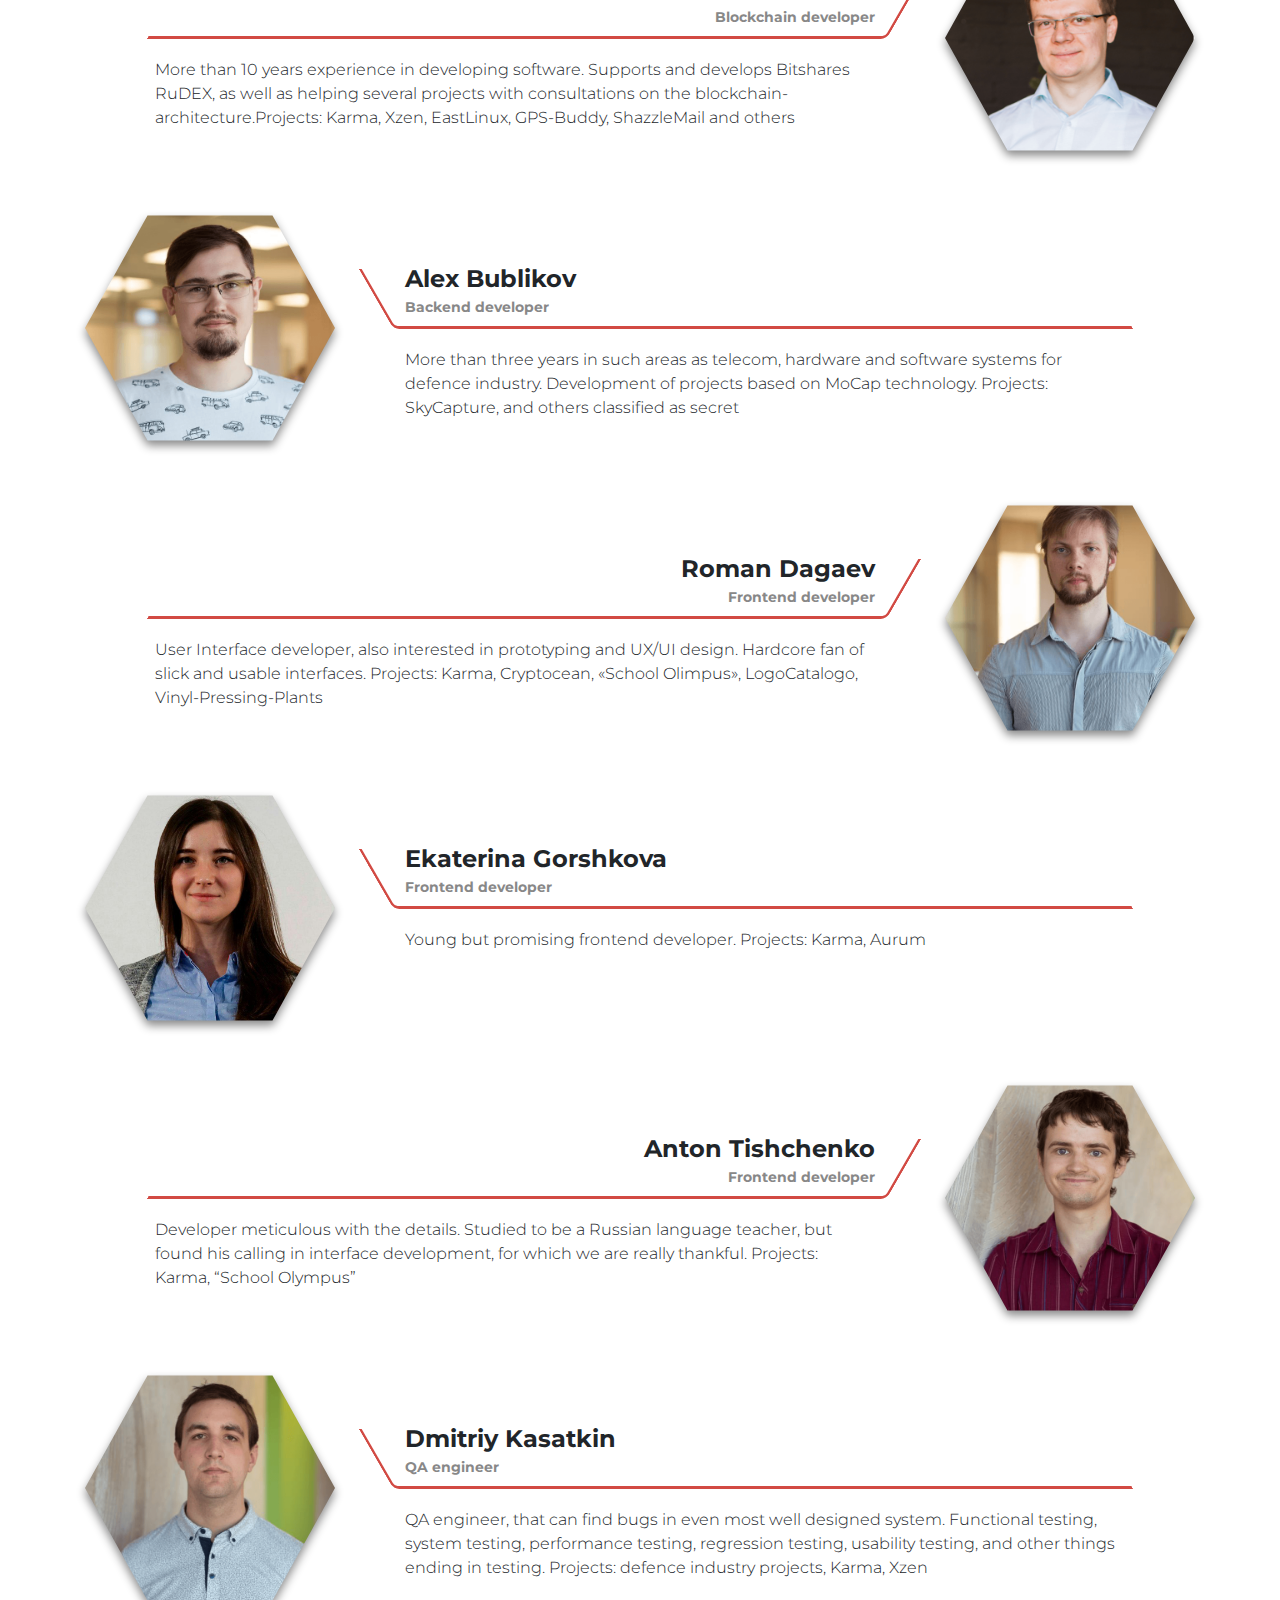
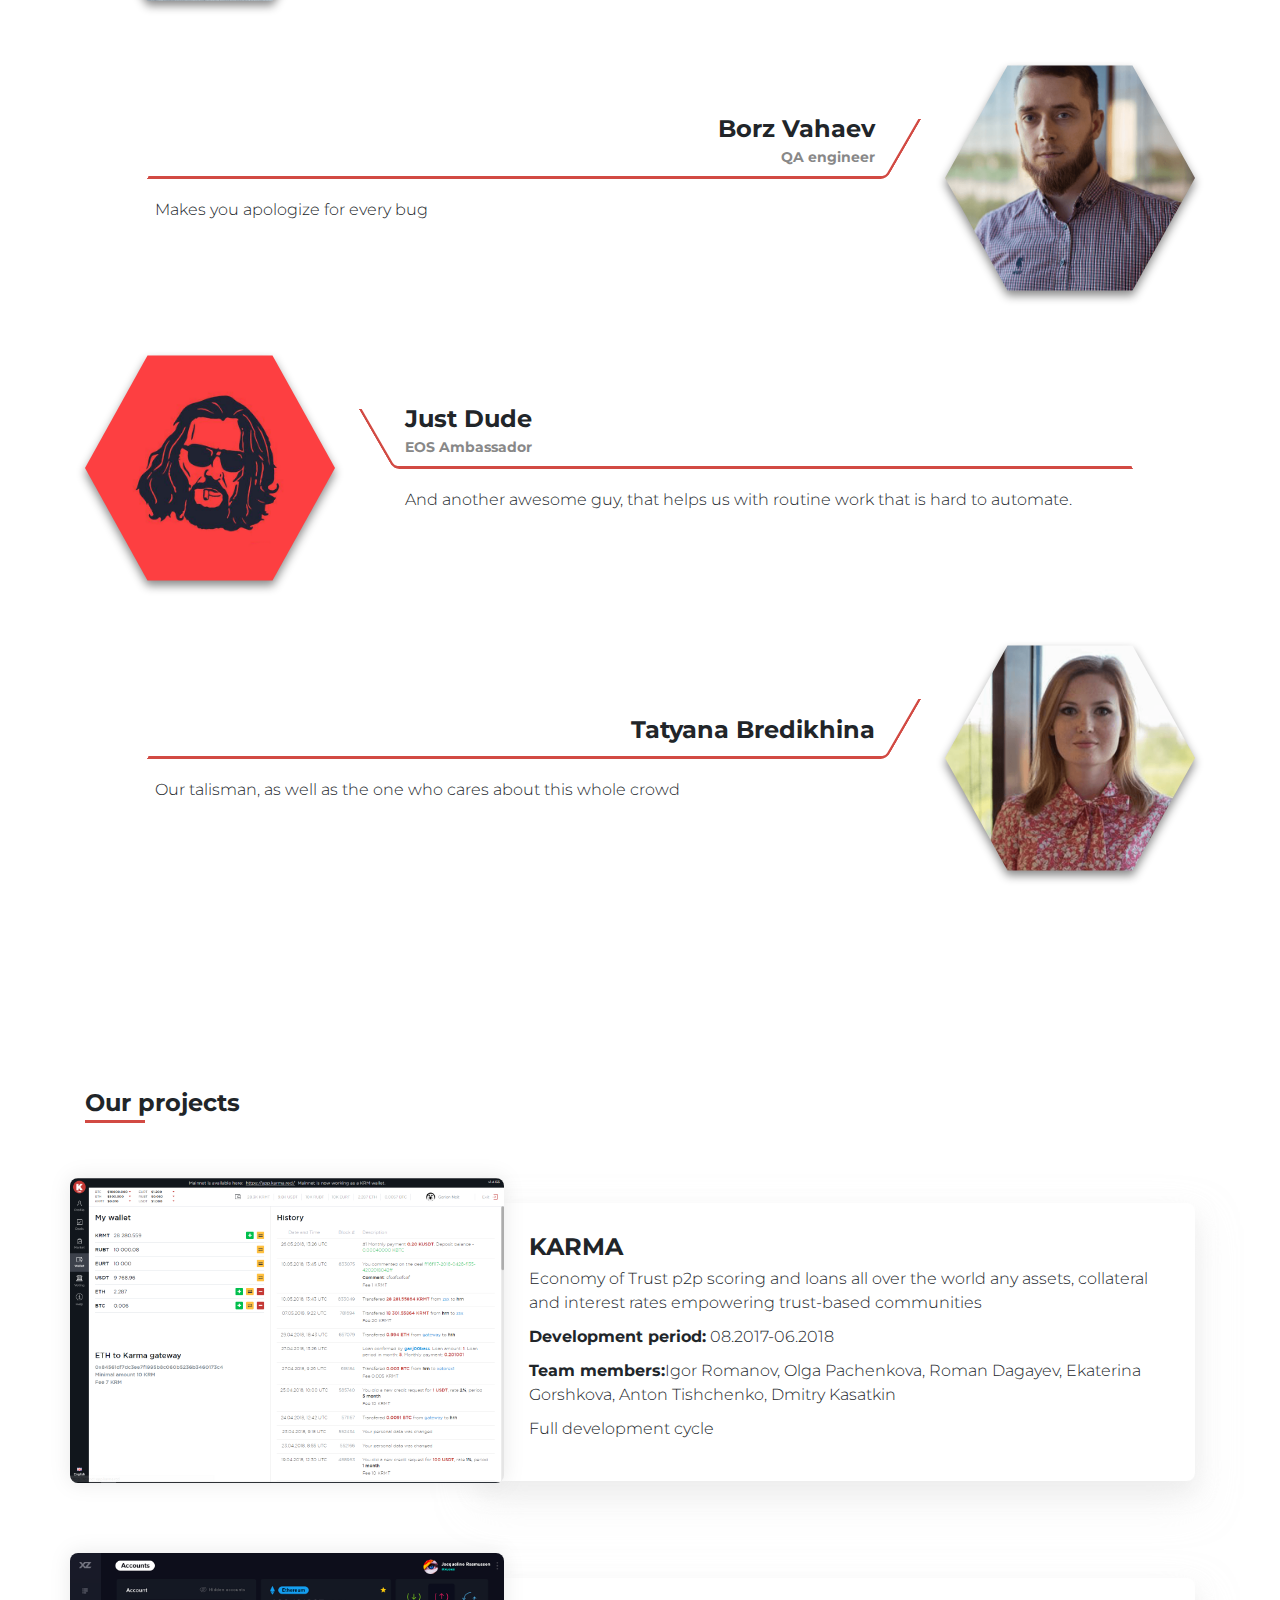
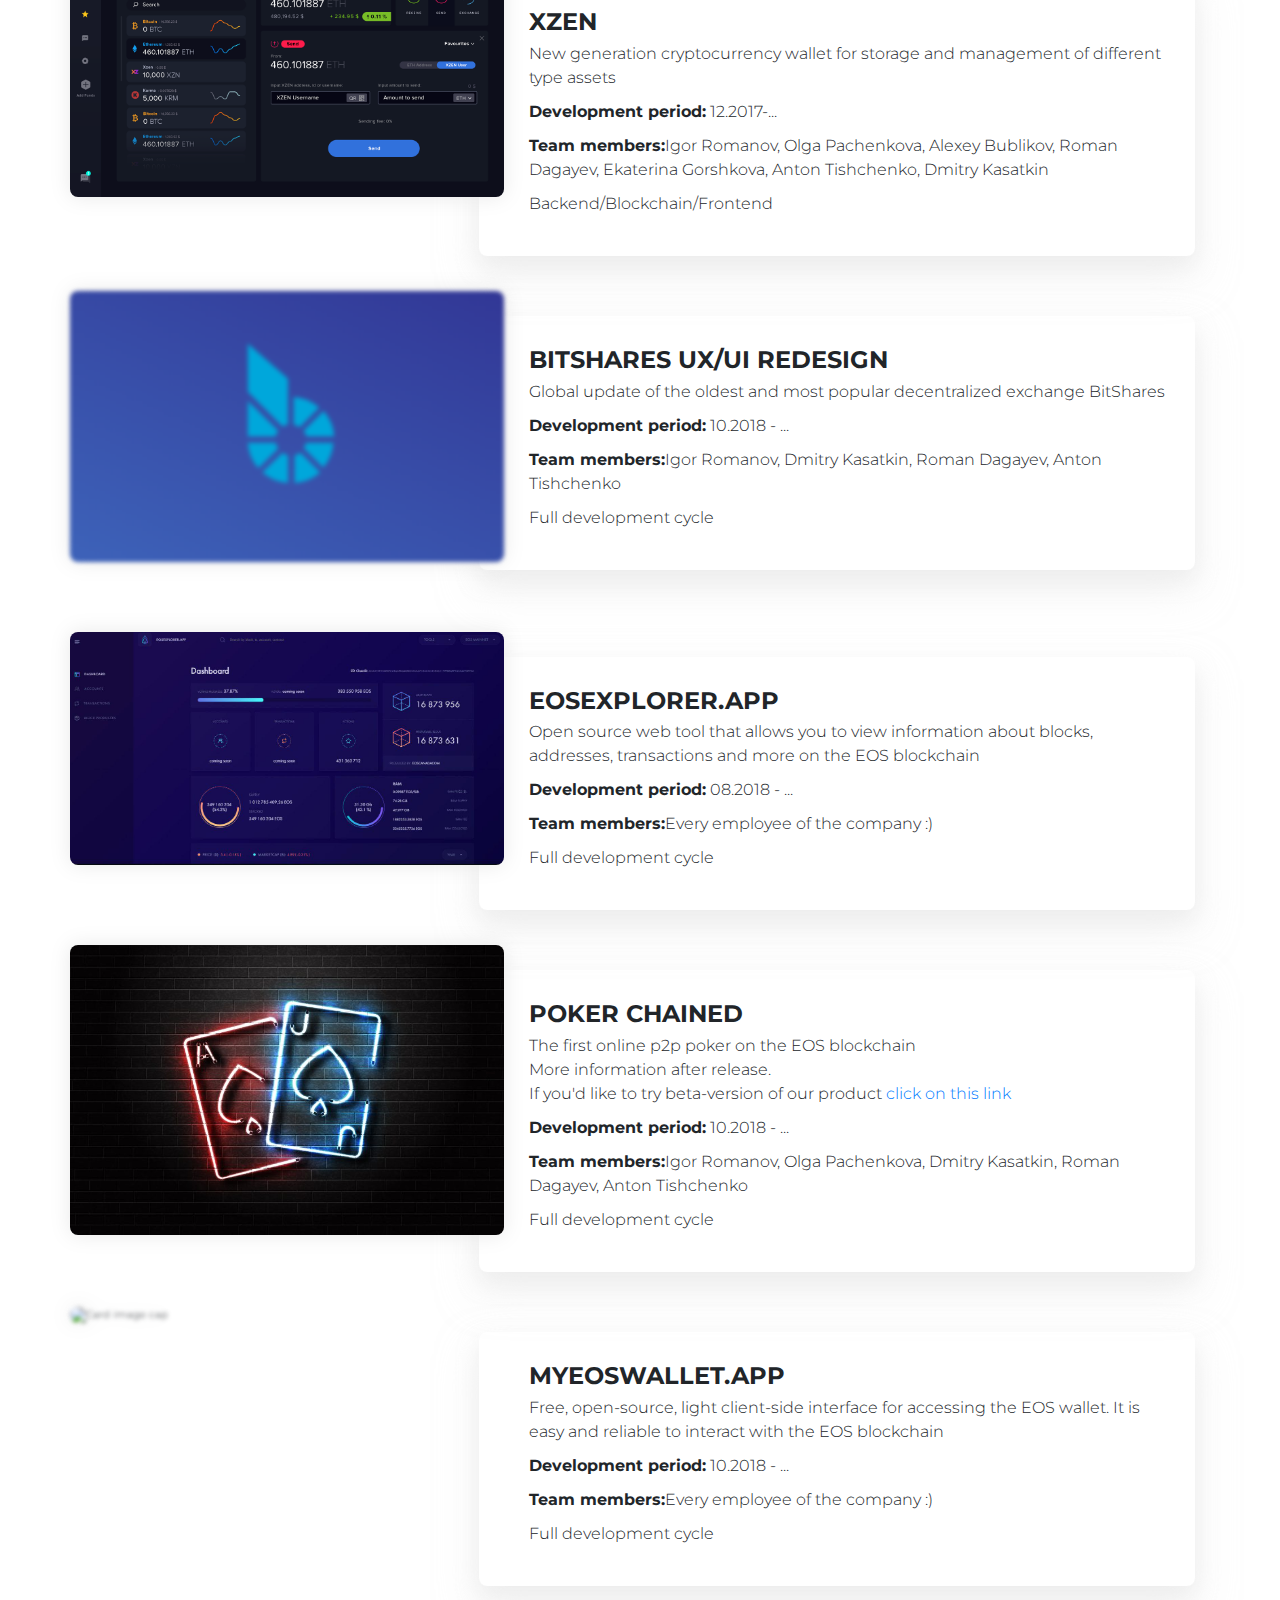
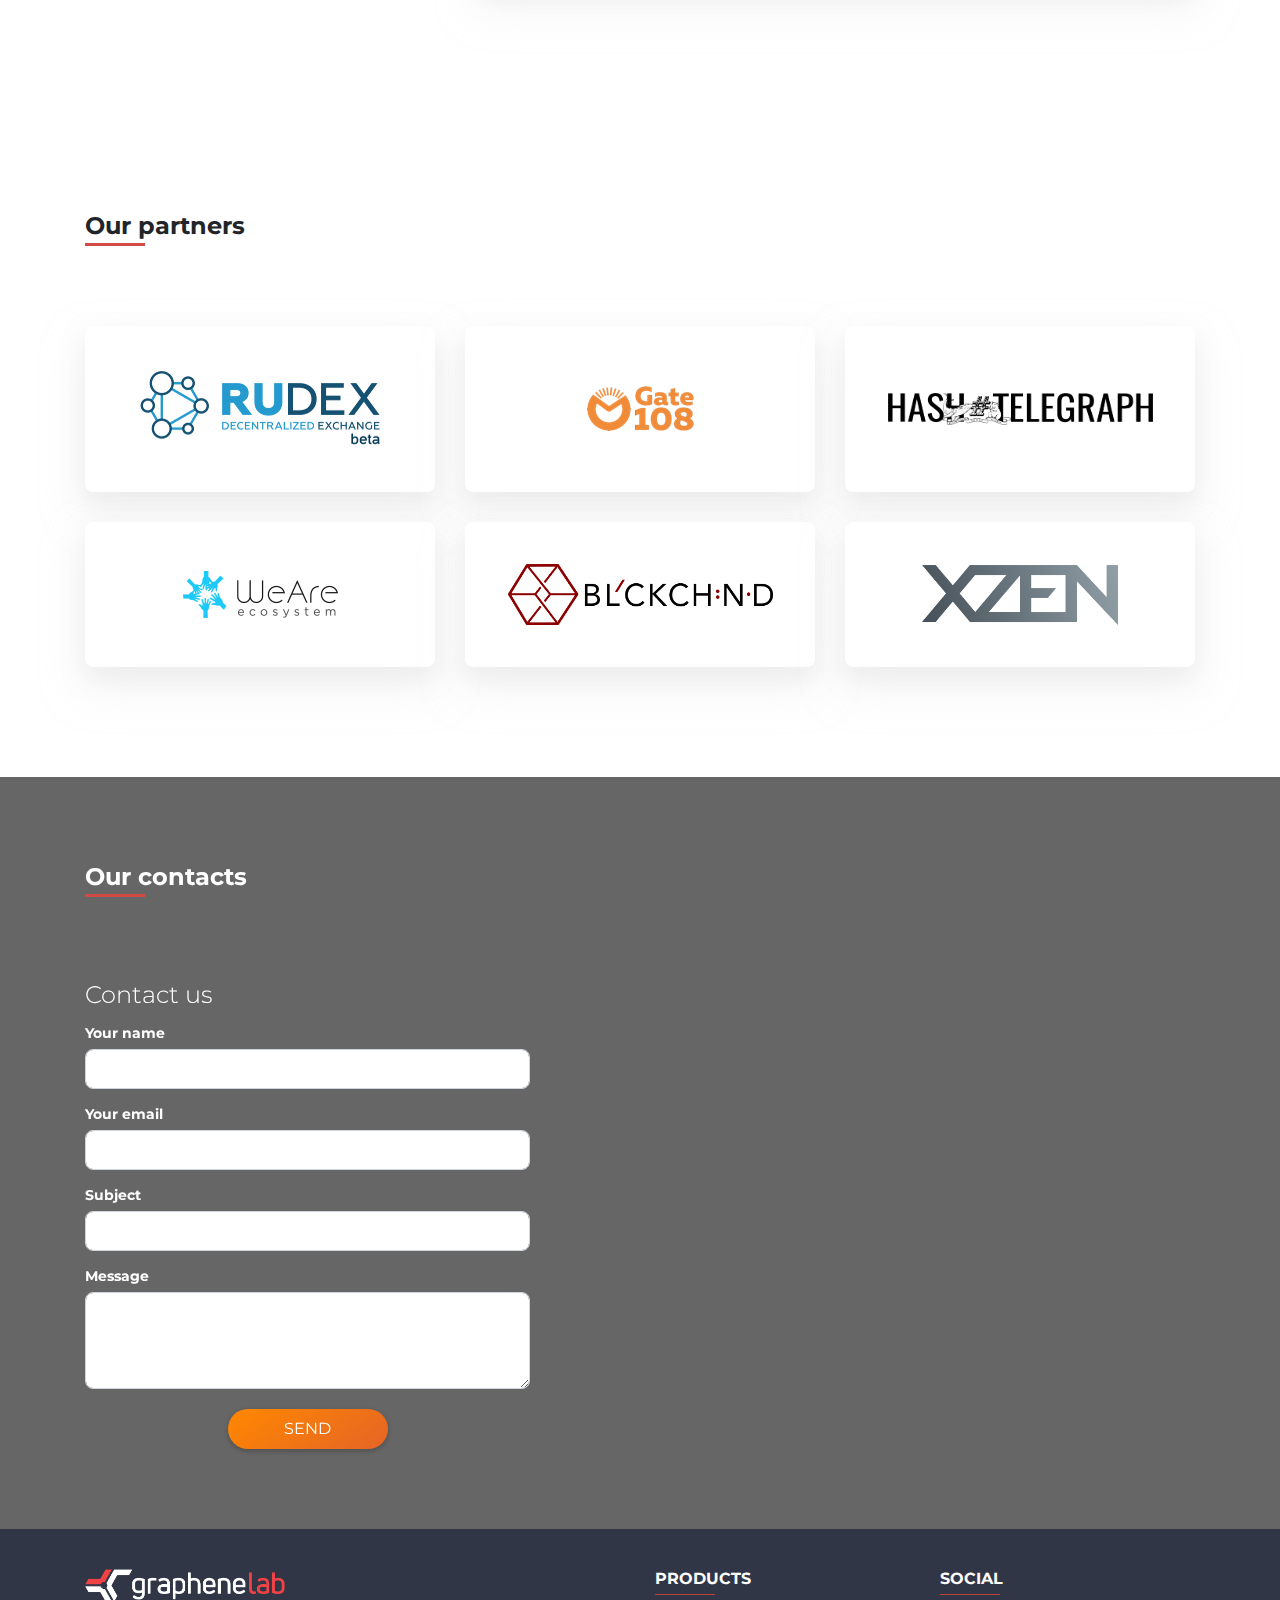
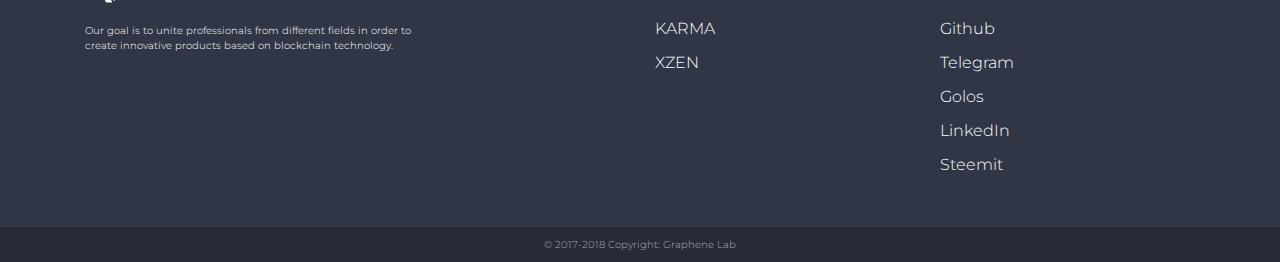
==== commit 7b33eb08: "fix link for bitshares" ====
--- a/en/index.html
+++ b/en/index.html
@@ -579,10 +579,10 @@
 
         <div class="product">
             <div class="view overlay product__image-wrapper">
-                <img class="product__image"
+                <img class="product__image blur"
                      src="/img/bts.png"
                      alt="Card image cap">
-                <a href="https://poker.graphenelab.io/" rel="noopener"><span class="mask rgba-white-slight"></span></a>
+                <a><span class="mask rgba-white-slight"></span></a>
             </div>
             <div class="product__info">
                 <h4 class="text--lg">BitShares UX/UI Redesign</h4>
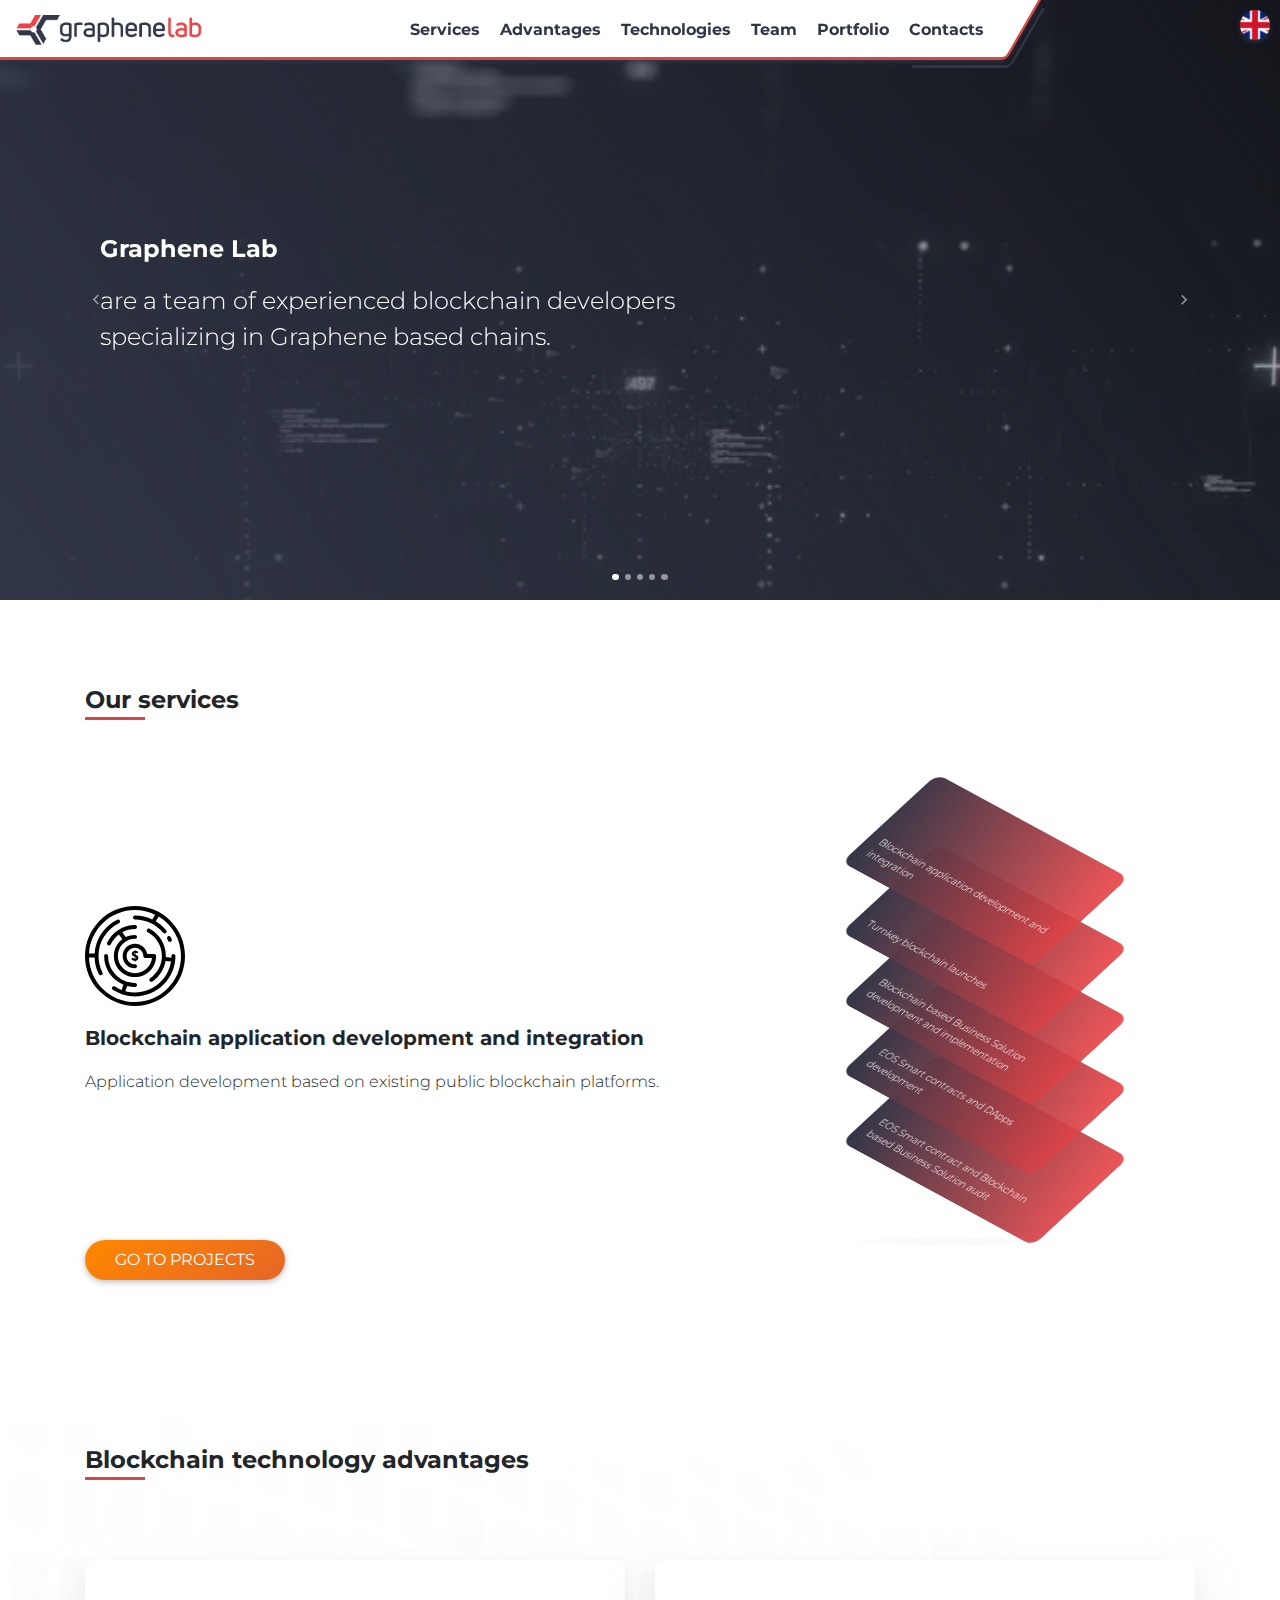
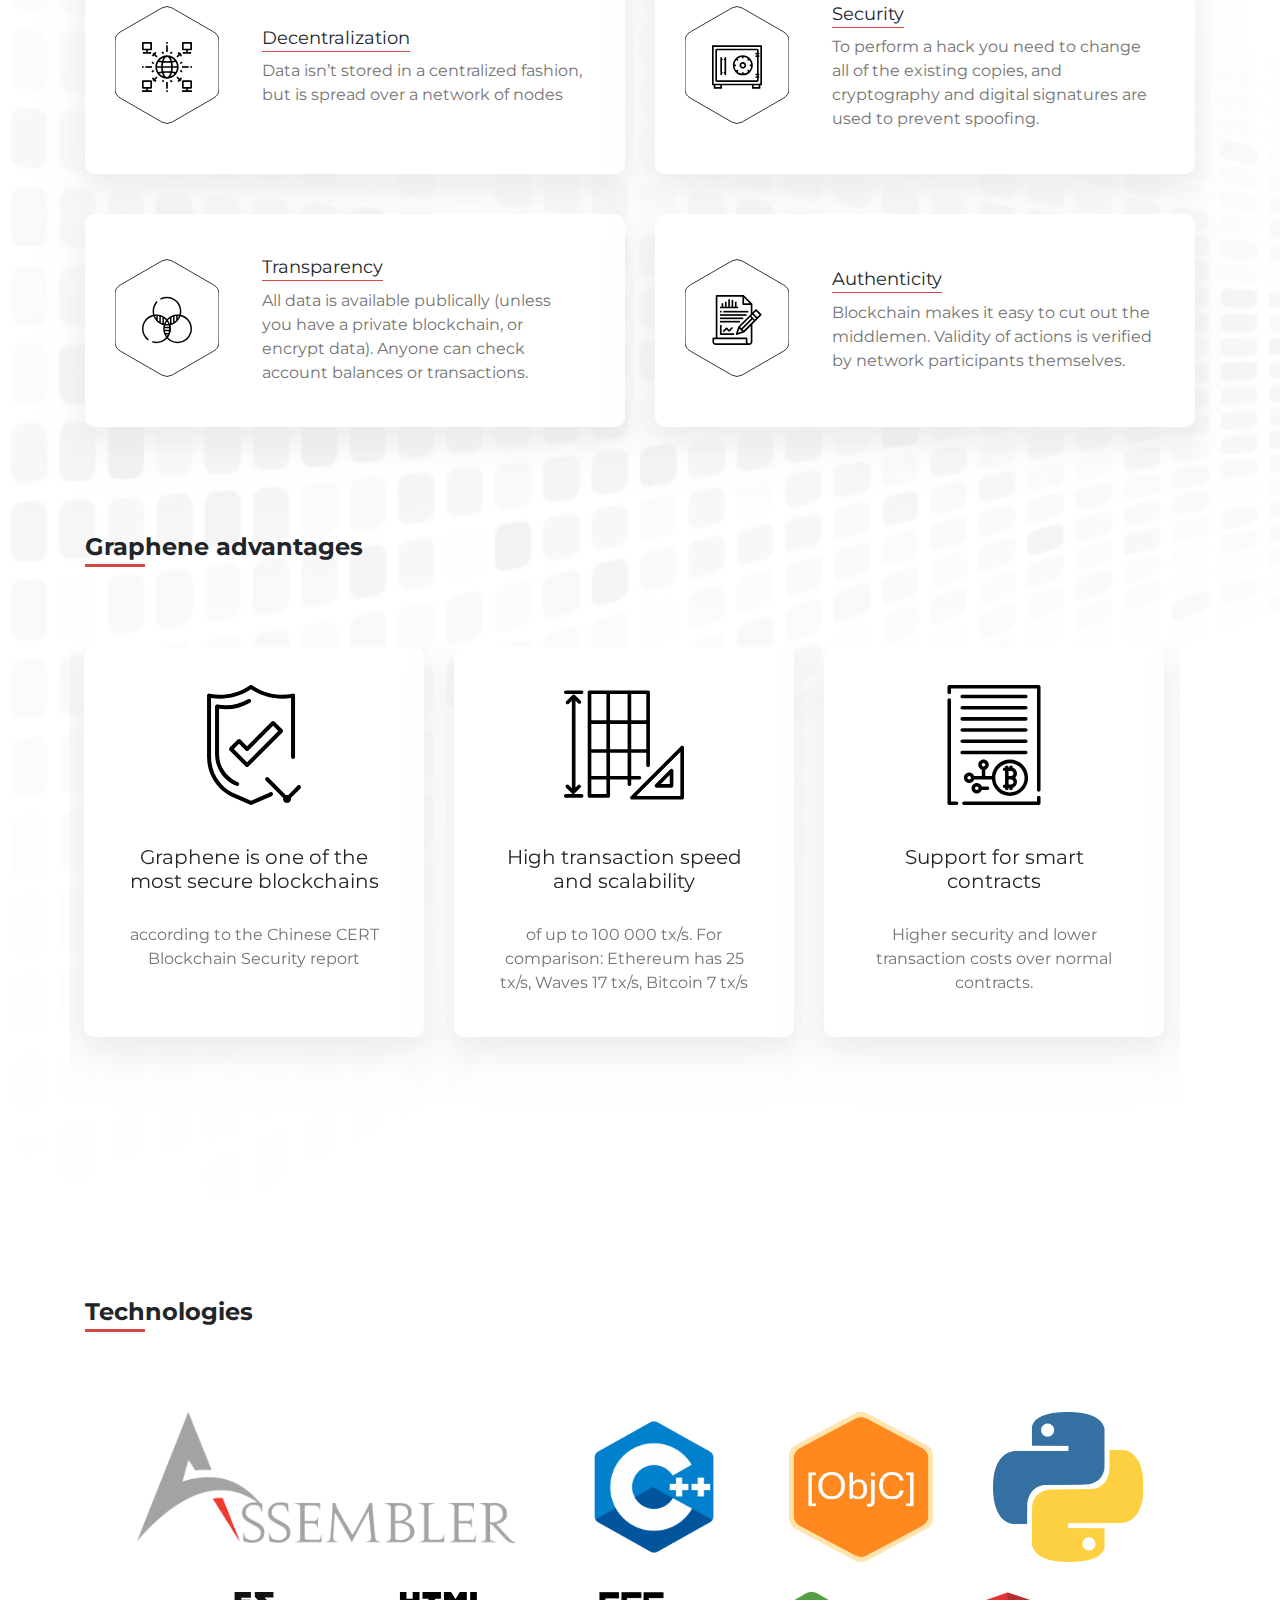
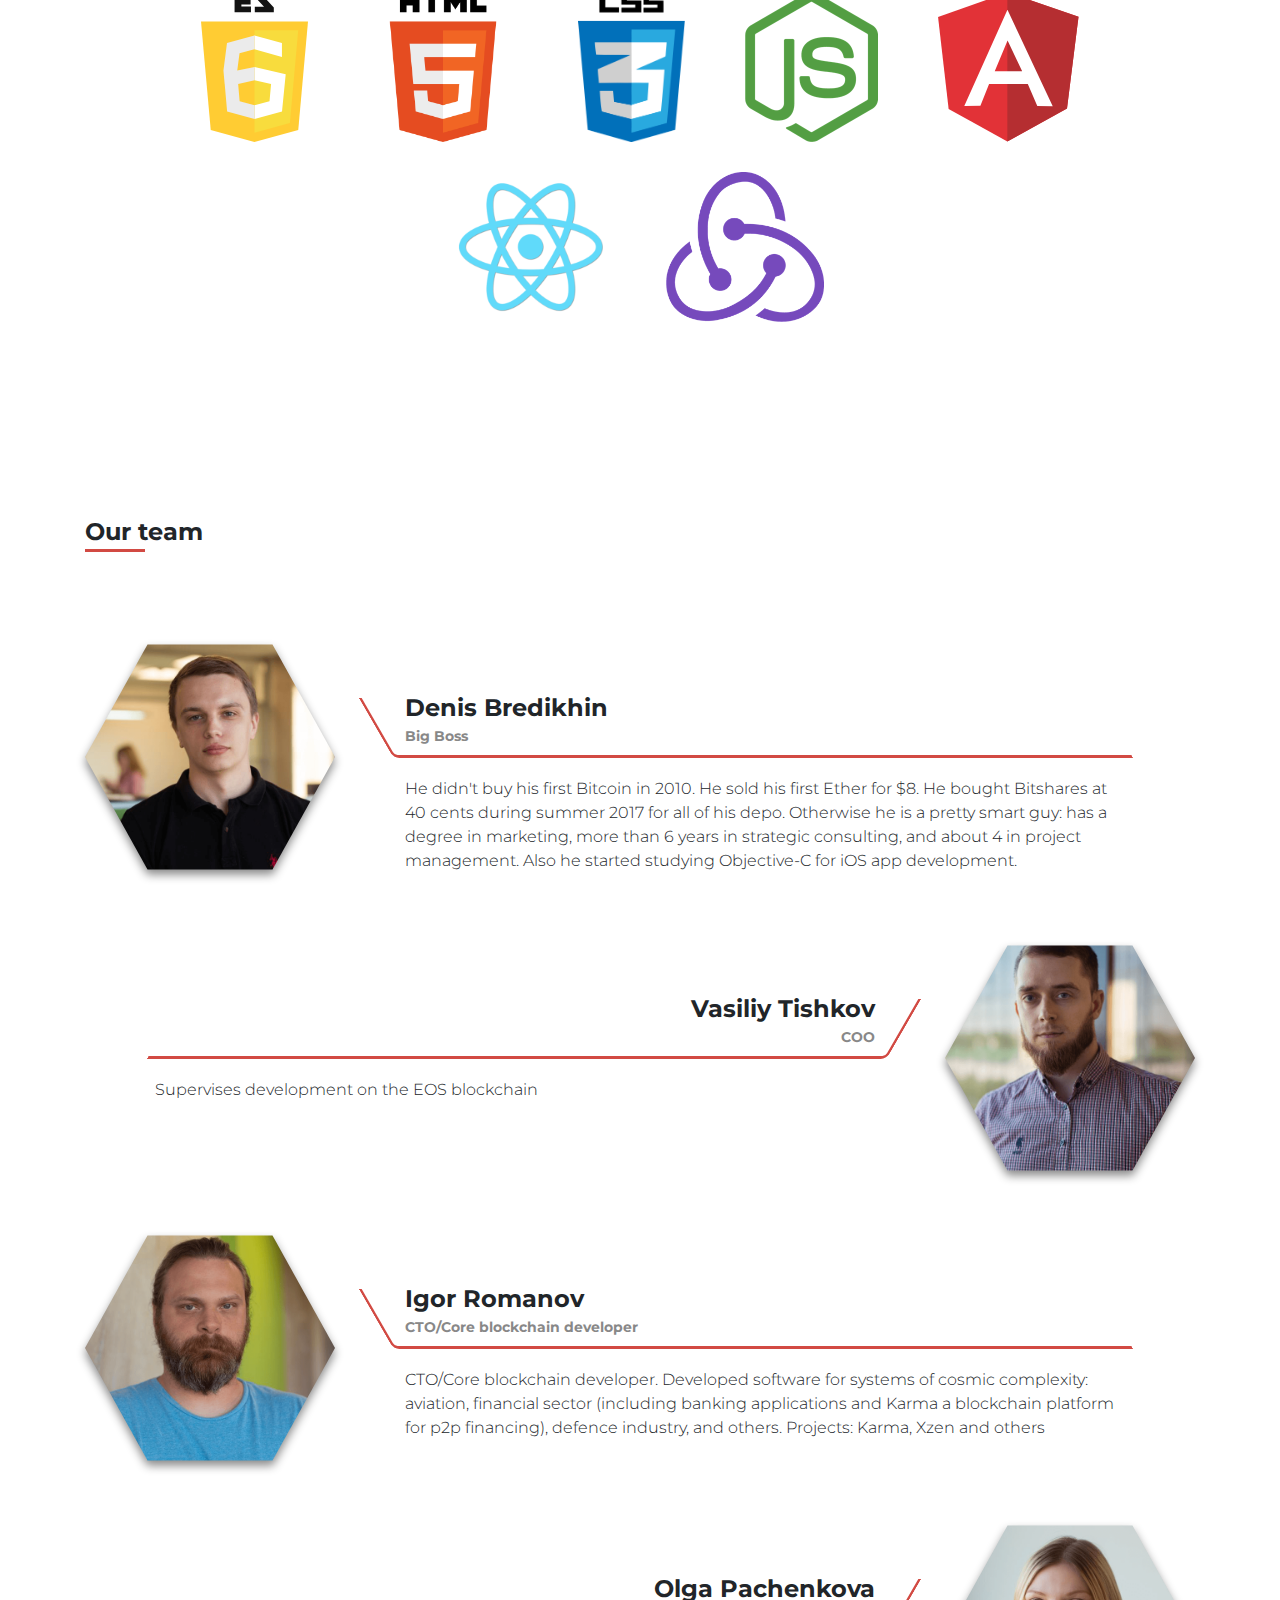
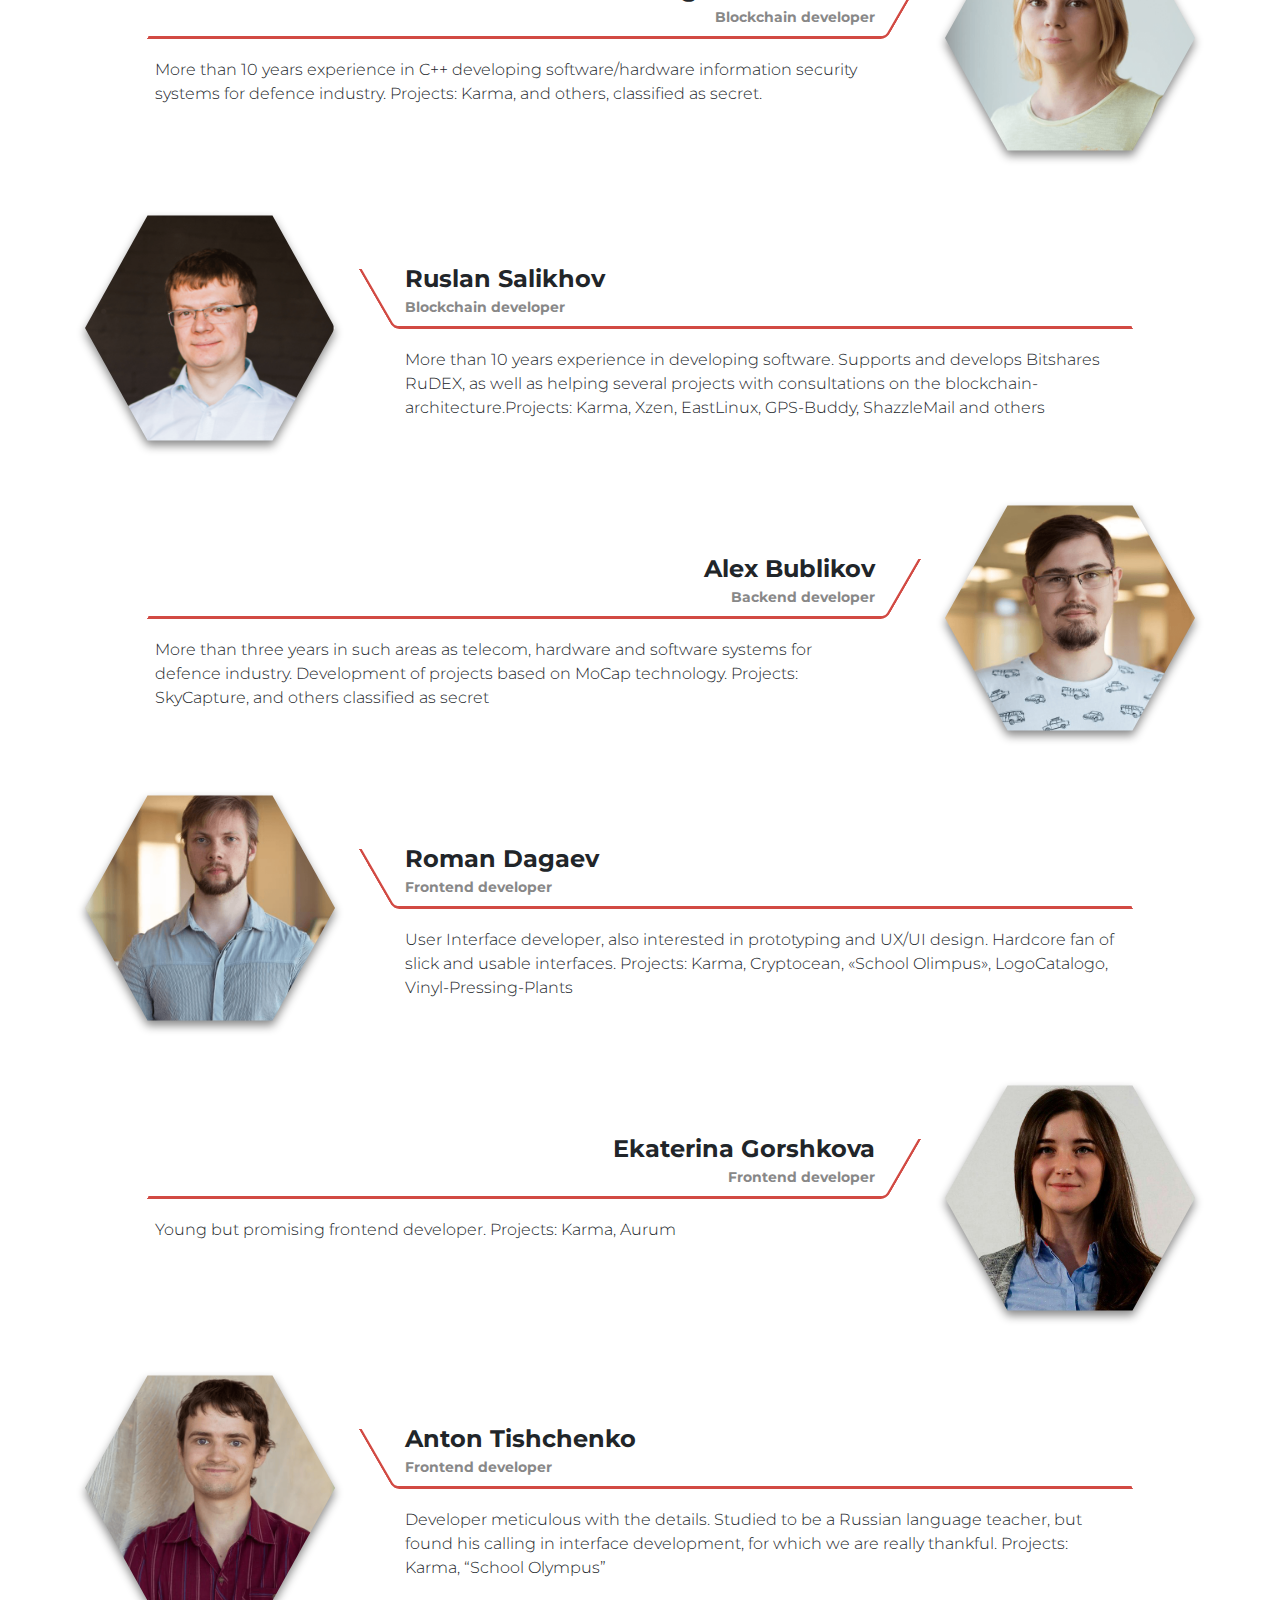
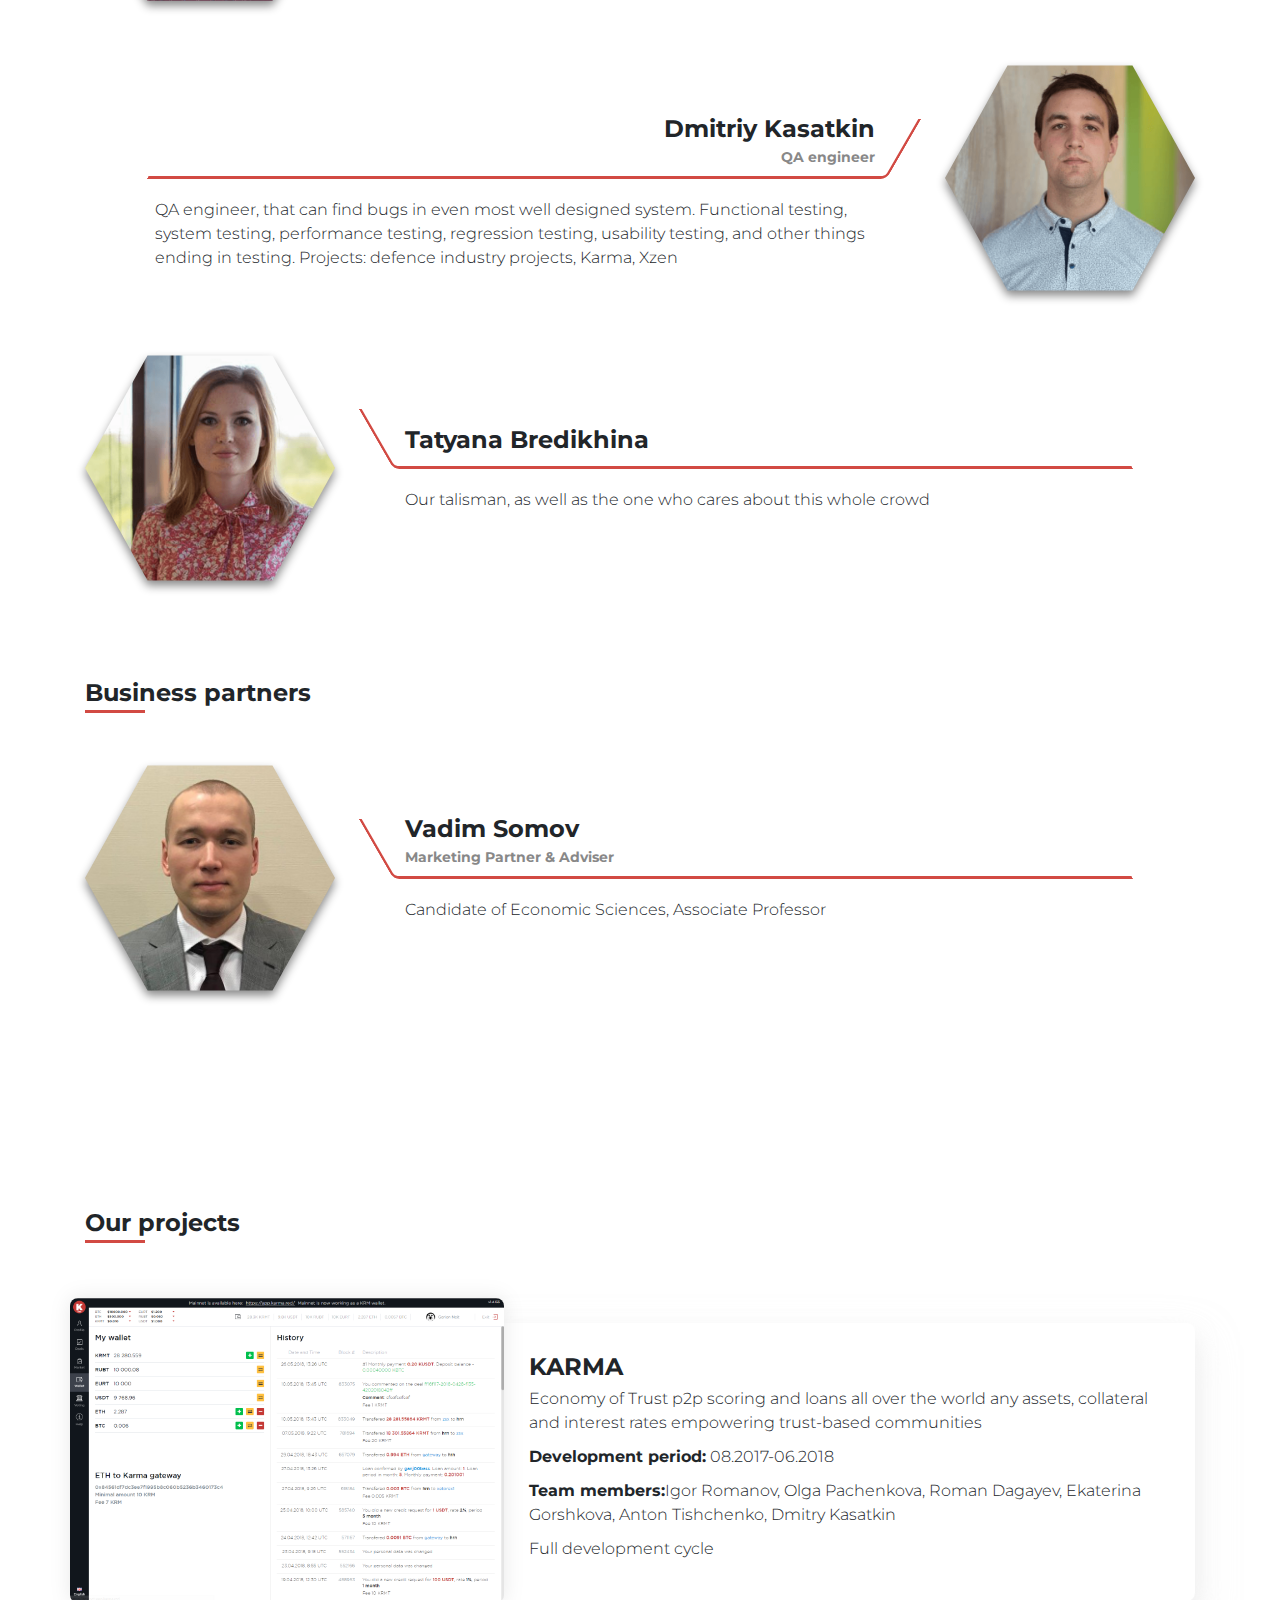
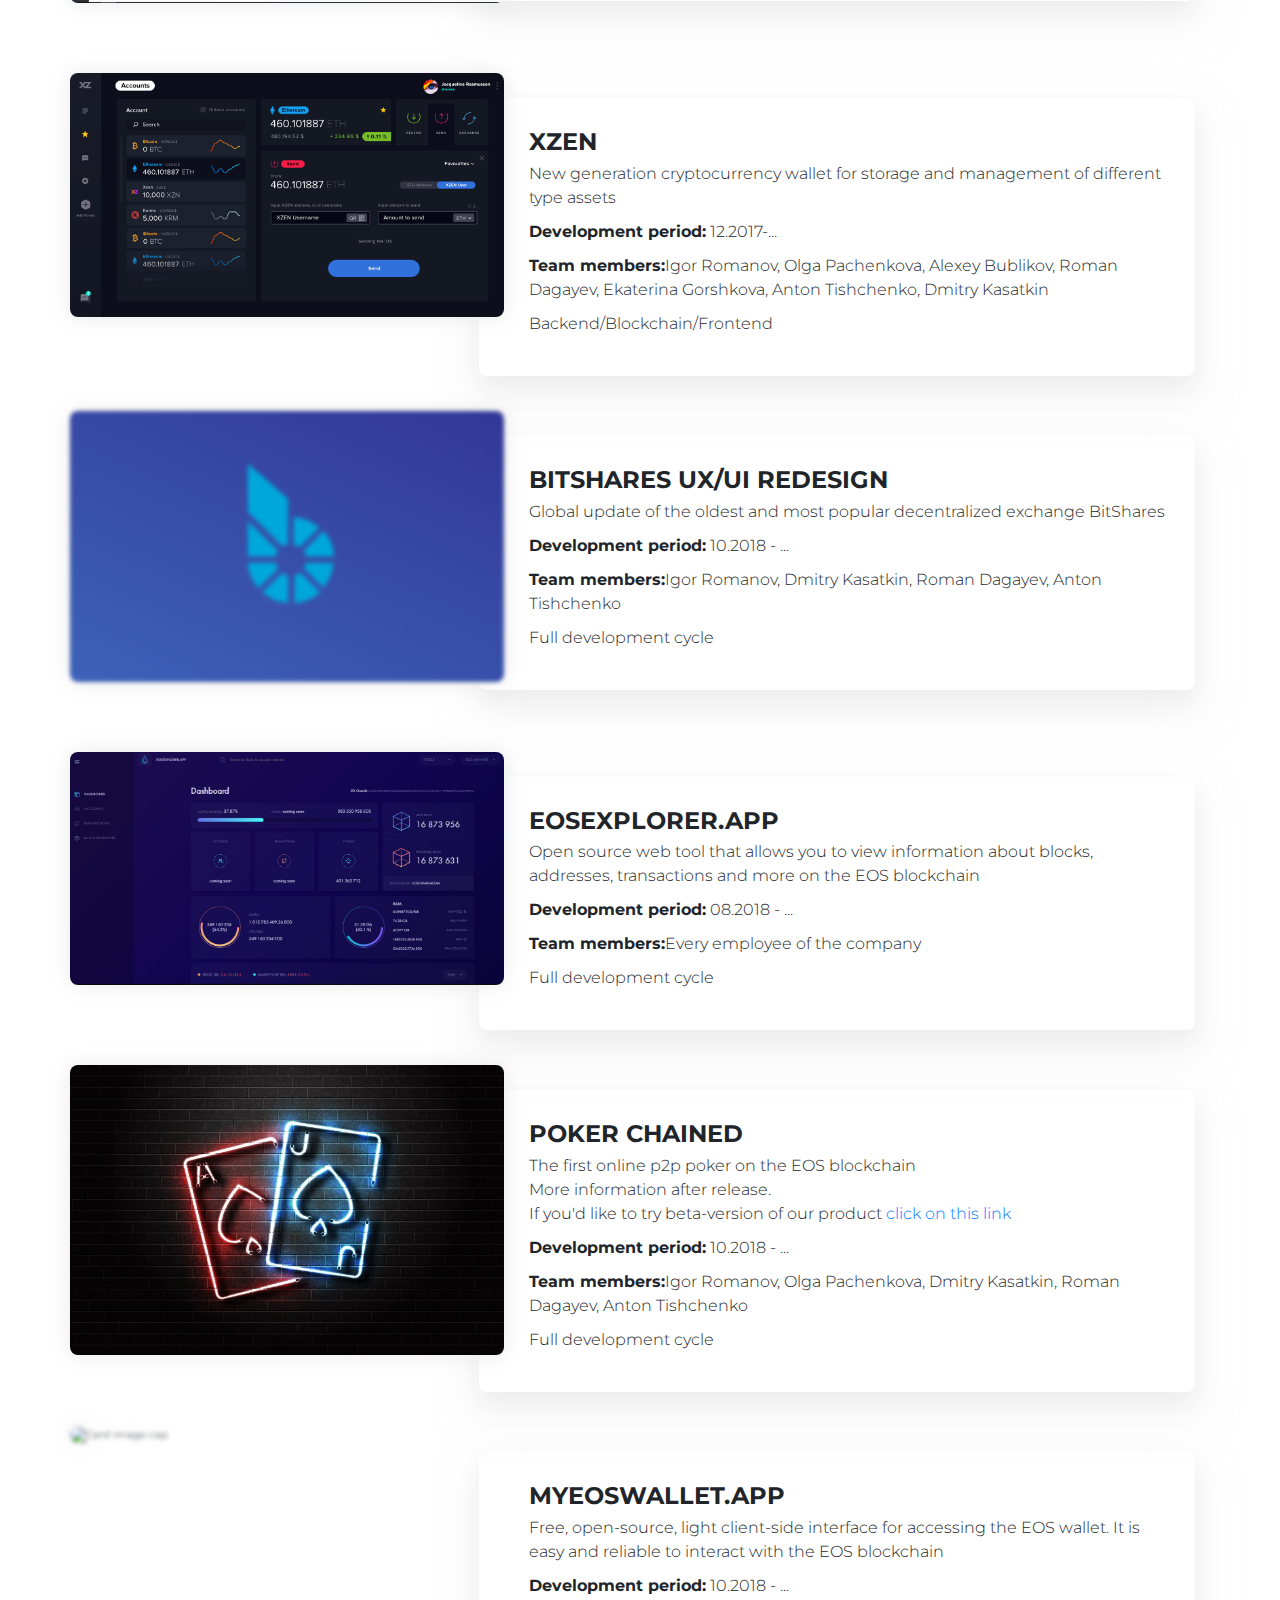
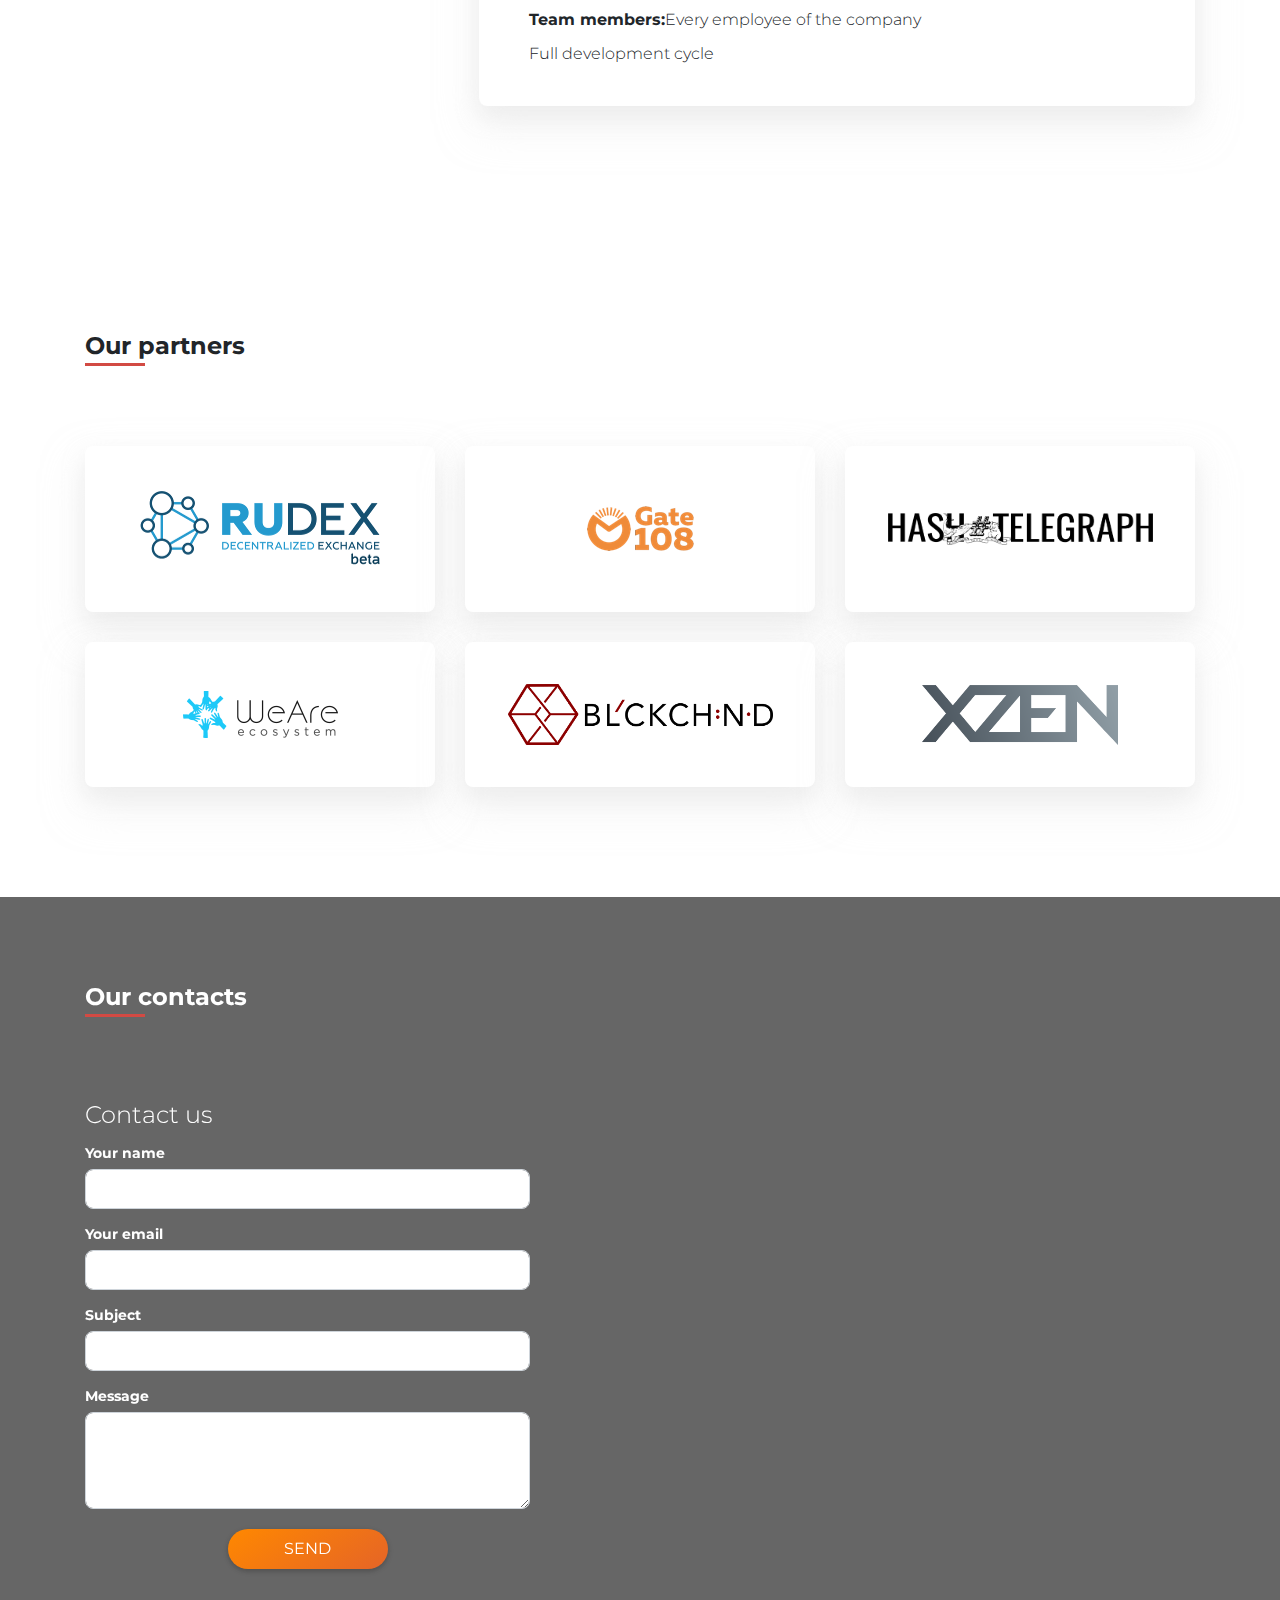
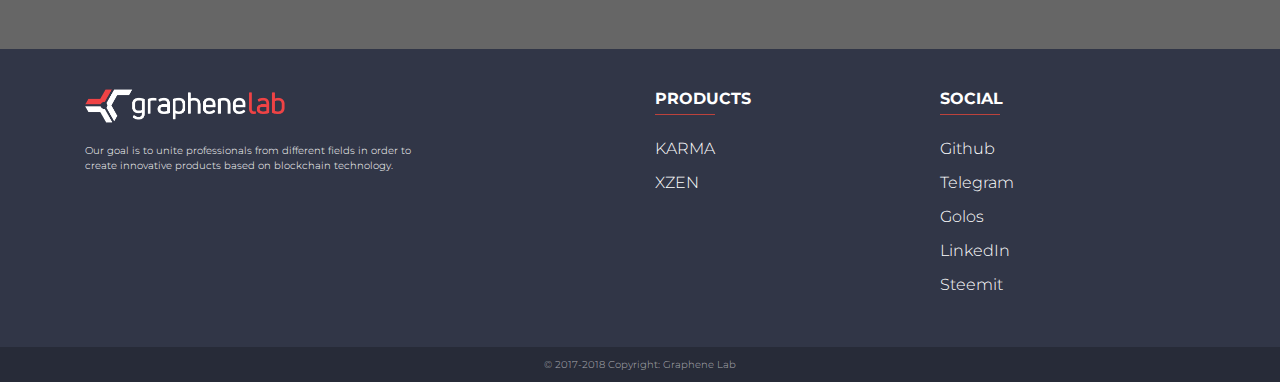
==== commit 35340372: "add business partners, fix official info" ====
--- a/en/index.html
+++ b/en/index.html
@@ -144,7 +144,7 @@
                             <div class="col col-lg-7 align-self-center">
                                 <h4 class="gl__heading--sm">More than 50 years of development experience</h4>
                                 <p class="gl__slide-item">across all the programmers 2 stories and a veranda in the
-                                    office :)</p>
+                                    office</p>
                             </div>
                         </div>
                     </div>
@@ -422,6 +422,14 @@
         </div>
 
         <div class="gl__team-item">
+            <div class="avatar__wrapper"><img src="/img/Borz.png" alt="" class="avatar"/></div>
+            <div class="desc">
+                <p class="name text--lg">Vasiliy Tishkov<span class="position">COO</span></p>
+                <p class="info text--md">Supervises development on the EOS blockchain</p>
+            </div>
+        </div>
+
+        <div class="gl__team-item">
             <div class="avatar__wrapper"><img src="/img/igor.png" alt="" class="avatar"/></div>
             <div class="desc">
                 <p class="name text--lg">Igor Romanov <span class="position">CTO/Core blockchain developer</span></p>
@@ -499,27 +507,20 @@
         </div>
 
         <div class="gl__team-item">
-            <div class="avatar__wrapper"><img src="/img/Borz.png" alt="" class="avatar"/></div>
-            <div class="desc">
-                <p class="name text--lg">Borz Vahaev<span class="position">QA engineer</span></p>
-                <p class="info text--md">Makes you apologize for every bug</p>
-            </div>
-        </div>
-
-        <div class="gl__team-item">
-            <div class="avatar__wrapper"><img src="/img/JD.png" alt="" class="avatar"/></div>
-            <div class="desc">
-                <p class="name text--lg">Just Dude <span class="position">EOS Ambassador</span></p>
-                <p class="info text--md">And another awesome guy, that helps us with routine work that is hard to
-                    automate.</p>
-            </div>
-        </div>
-
-        <div class="gl__team-item">
             <div class="avatar__wrapper"><img src="/img/Tanya.png" alt="" class="avatar"/></div>
             <div class="desc">
                 <p class="name text--lg">Tatyana Bredikhina</p>
                 <p class="info text--md">Our talisman, as well as the one who cares about this whole crowd</p>
+            </div>
+        </div>
+
+        <h2 class="gl__heading subheading">Business partners</h2>
+
+        <div class="gl__team-item">
+            <div class="avatar__wrapper"><img src="/img/vv.jpg" alt="" class="avatar"/></div>
+            <div class="desc">
+                <p class="name text--lg">Vadim Somov<span class="position">Marketing Partner & Adviser</span></p>
+                <p class="info text--md">Candidate of Economic Sciences, Associate Professor</p>
             </div>
         </div>
 
@@ -612,7 +613,7 @@
                     <p>Open source web tool that allows you to view information about blocks, addresses,
                         transactions and more on the EOS blockchain</p>
                     <p><b>Development period:</b> 08.2018 - ...</p>
-                    <p><b>Team members:</b>Every employee of the company :)</p>
+                    <p><b>Team members:</b>Every employee of the company</p>
                     <p>Full development cycle</p>
                 </div>
             </div>
@@ -659,7 +660,7 @@
                     <p>Free, open-source, light client-side interface for accessing the EOS wallet. It is easy and
                         reliable to interact with the EOS blockchain</p>
                     <p><b>Development period:</b> 10.2018 - ...</p>
-                    <p><b>Team members:</b>Every employee of the company :)</p>
+                    <p><b>Team members:</b>Every employee of the company</p>
                     <p>Full development cycle</p>
                 </div>
             </div>
--- a/styles/styles.css
+++ b/styles/styles.css
@@ -256,6 +256,8 @@
   line-height: 1.5;
   padding: 0.2rem 0;
   margin-bottom: 8rem; }
+  .gl__heading.subheading {
+    margin: 4rem 0; }
   .gl__heading:after {
     content: '';
     position: absolute;
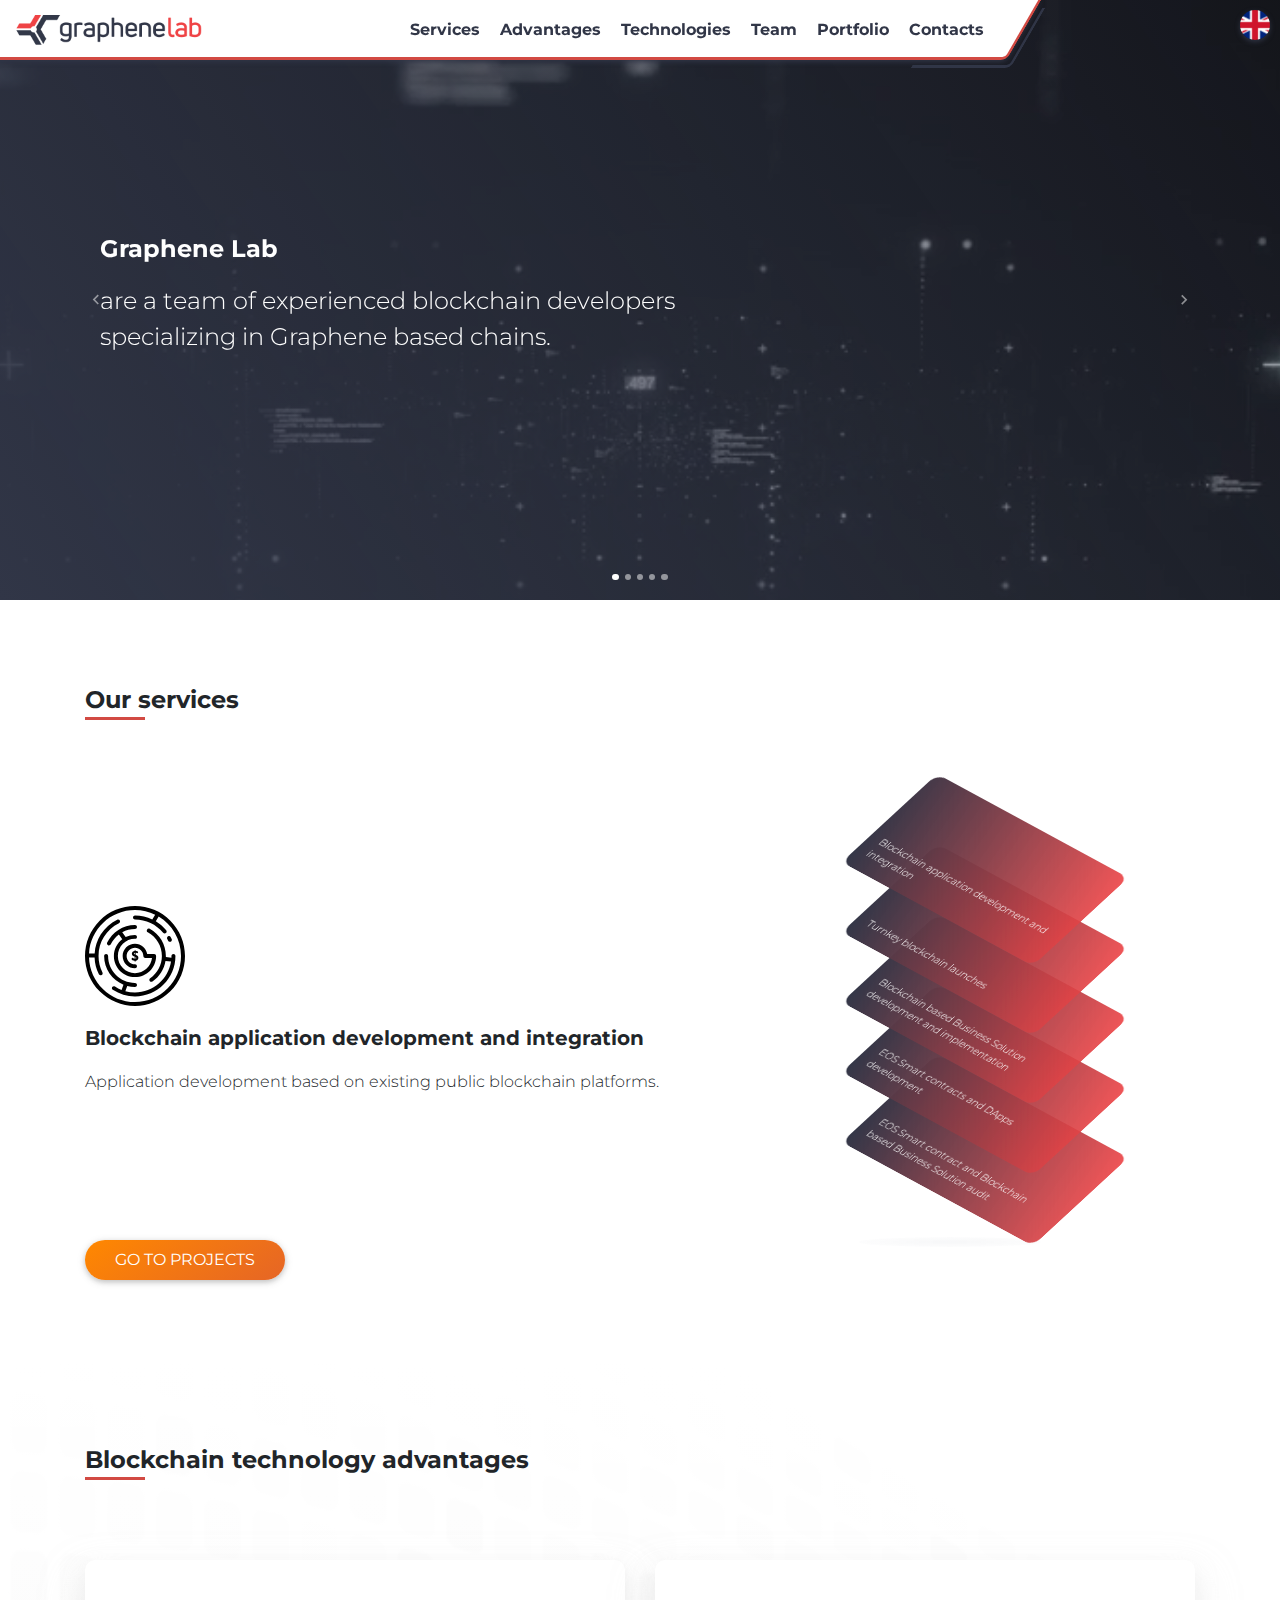
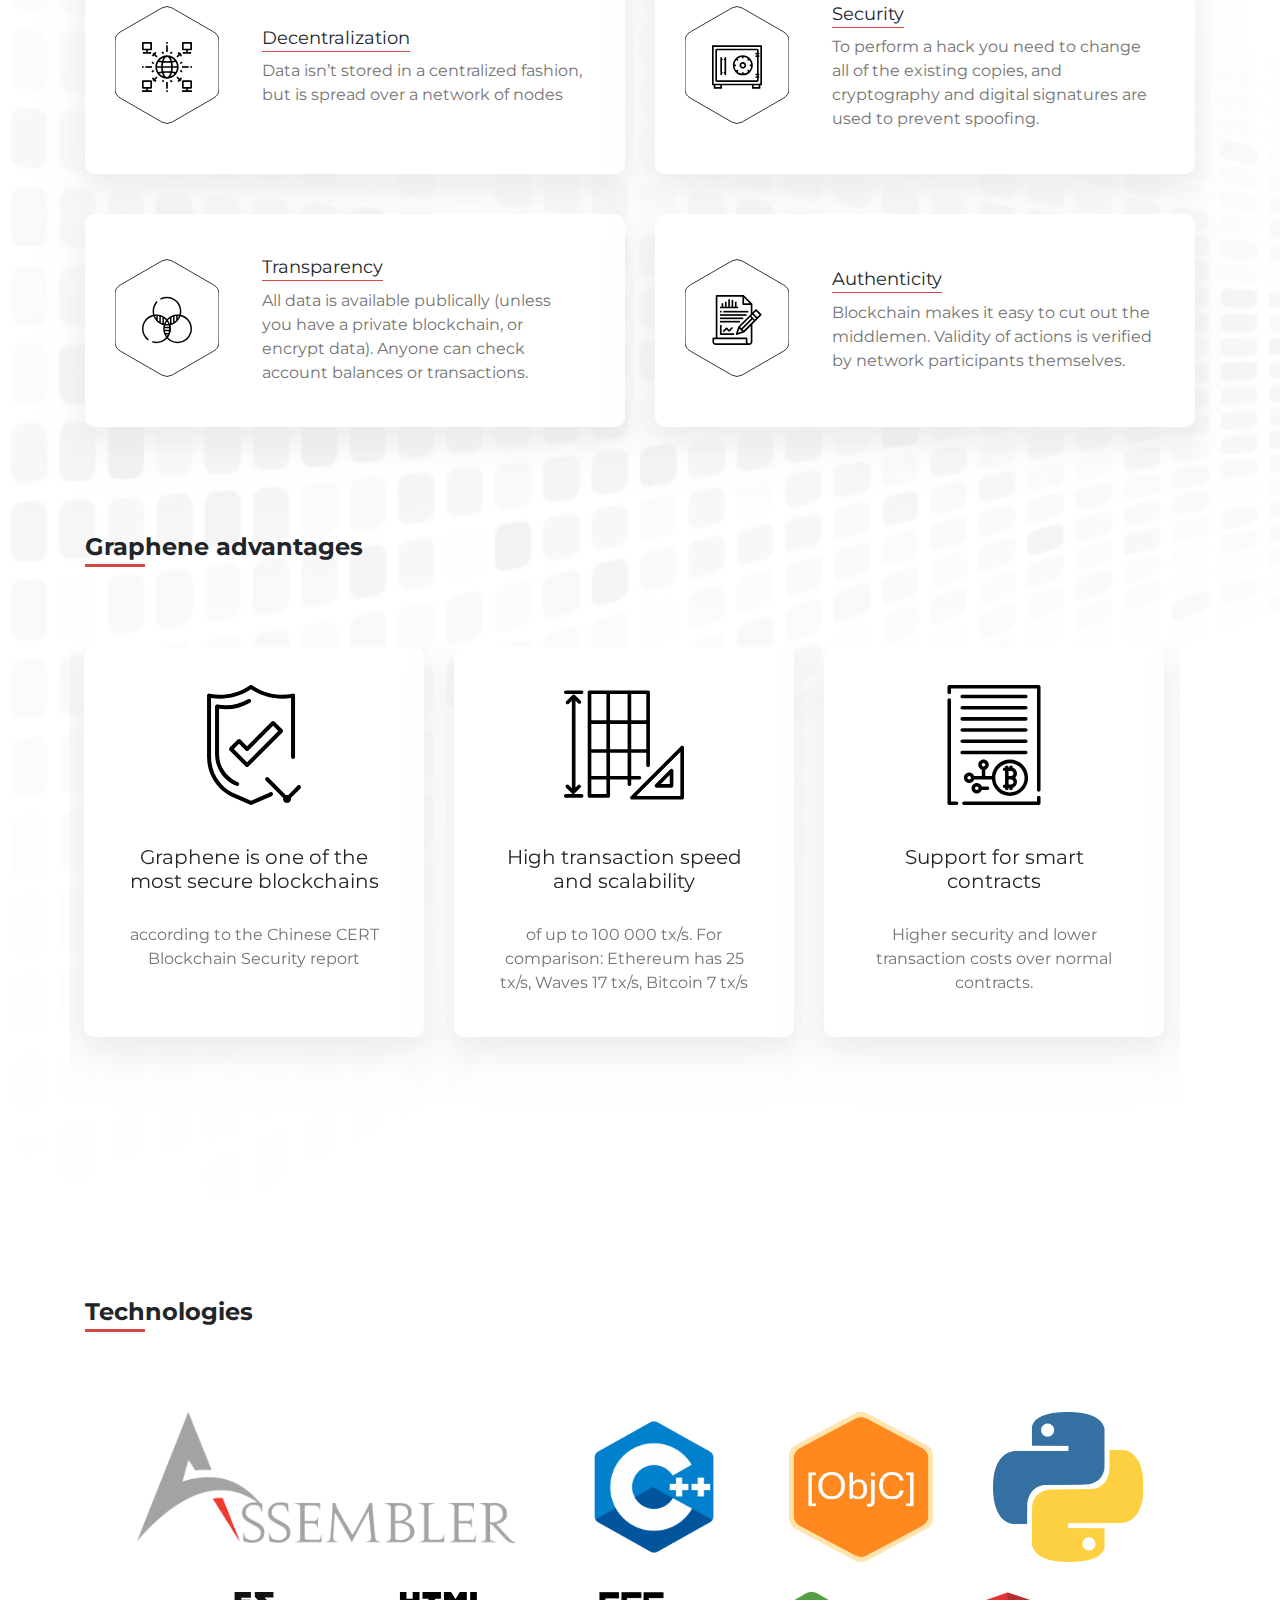
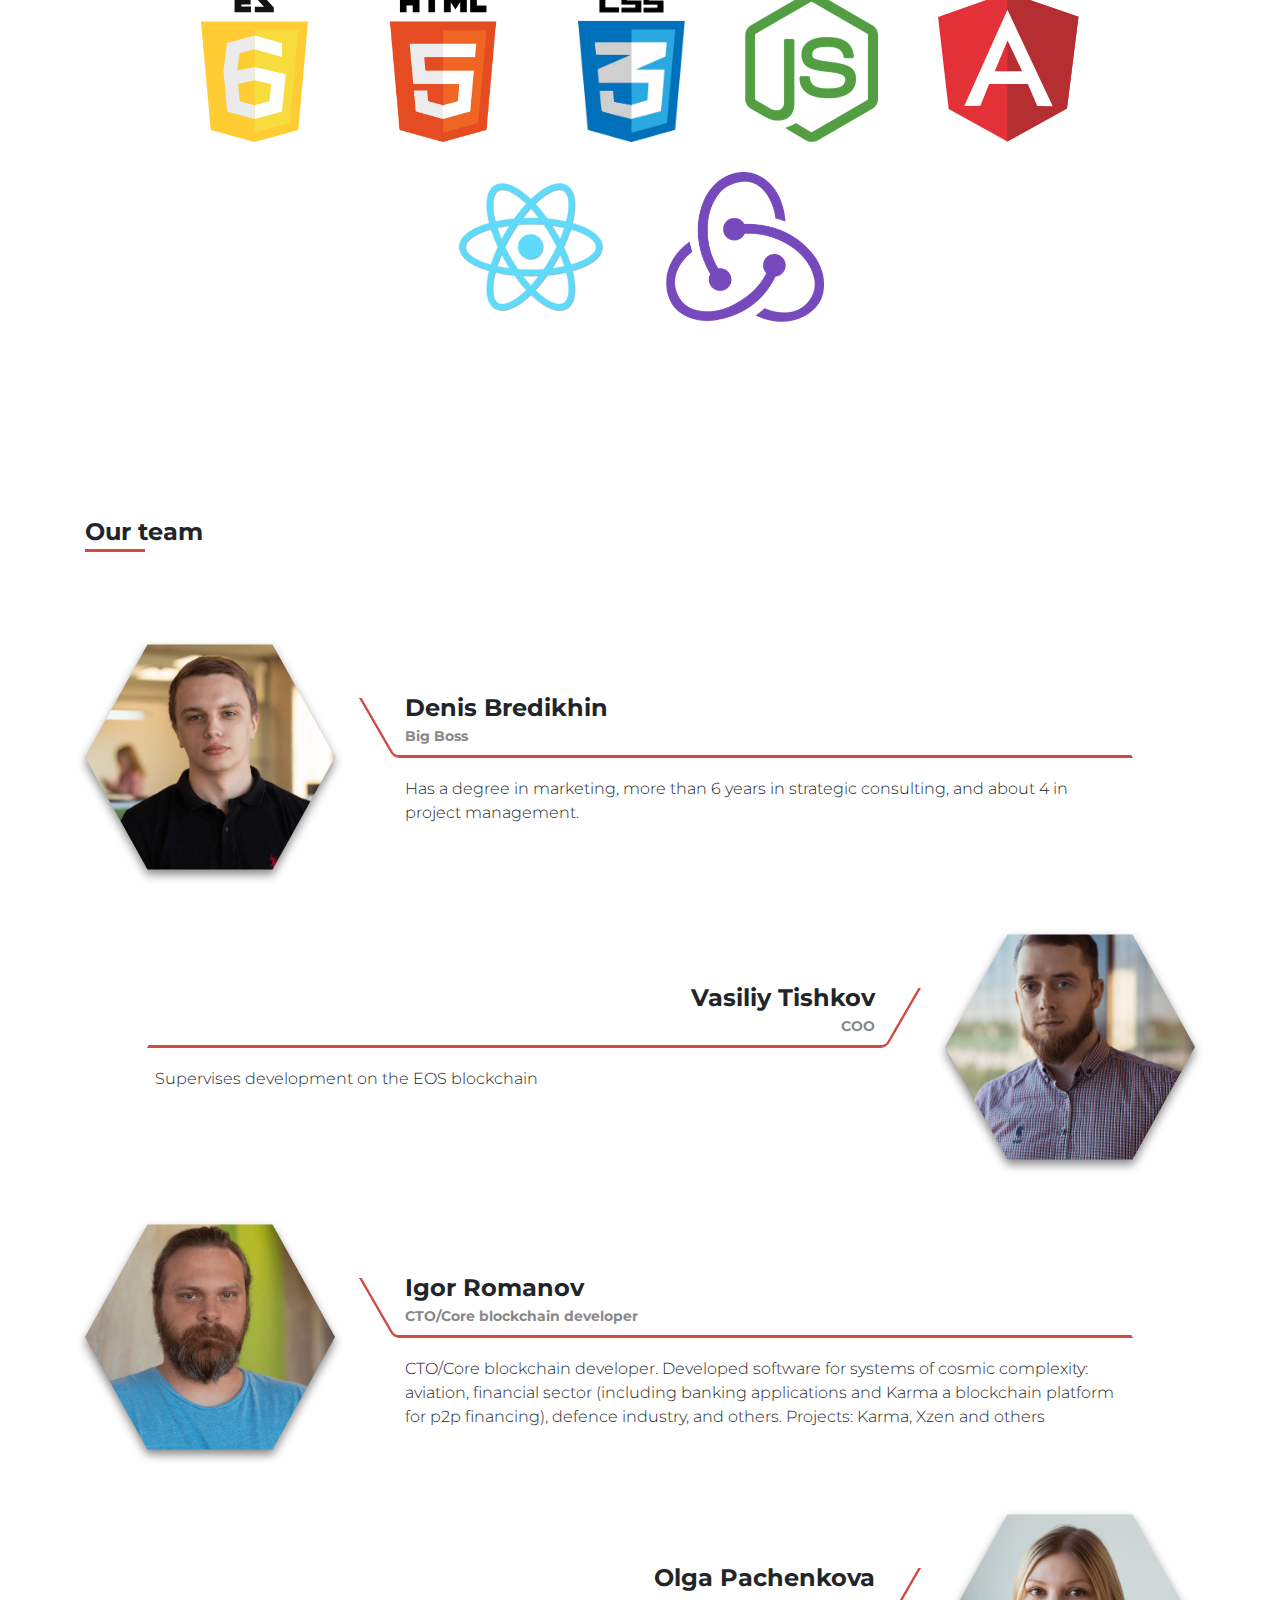
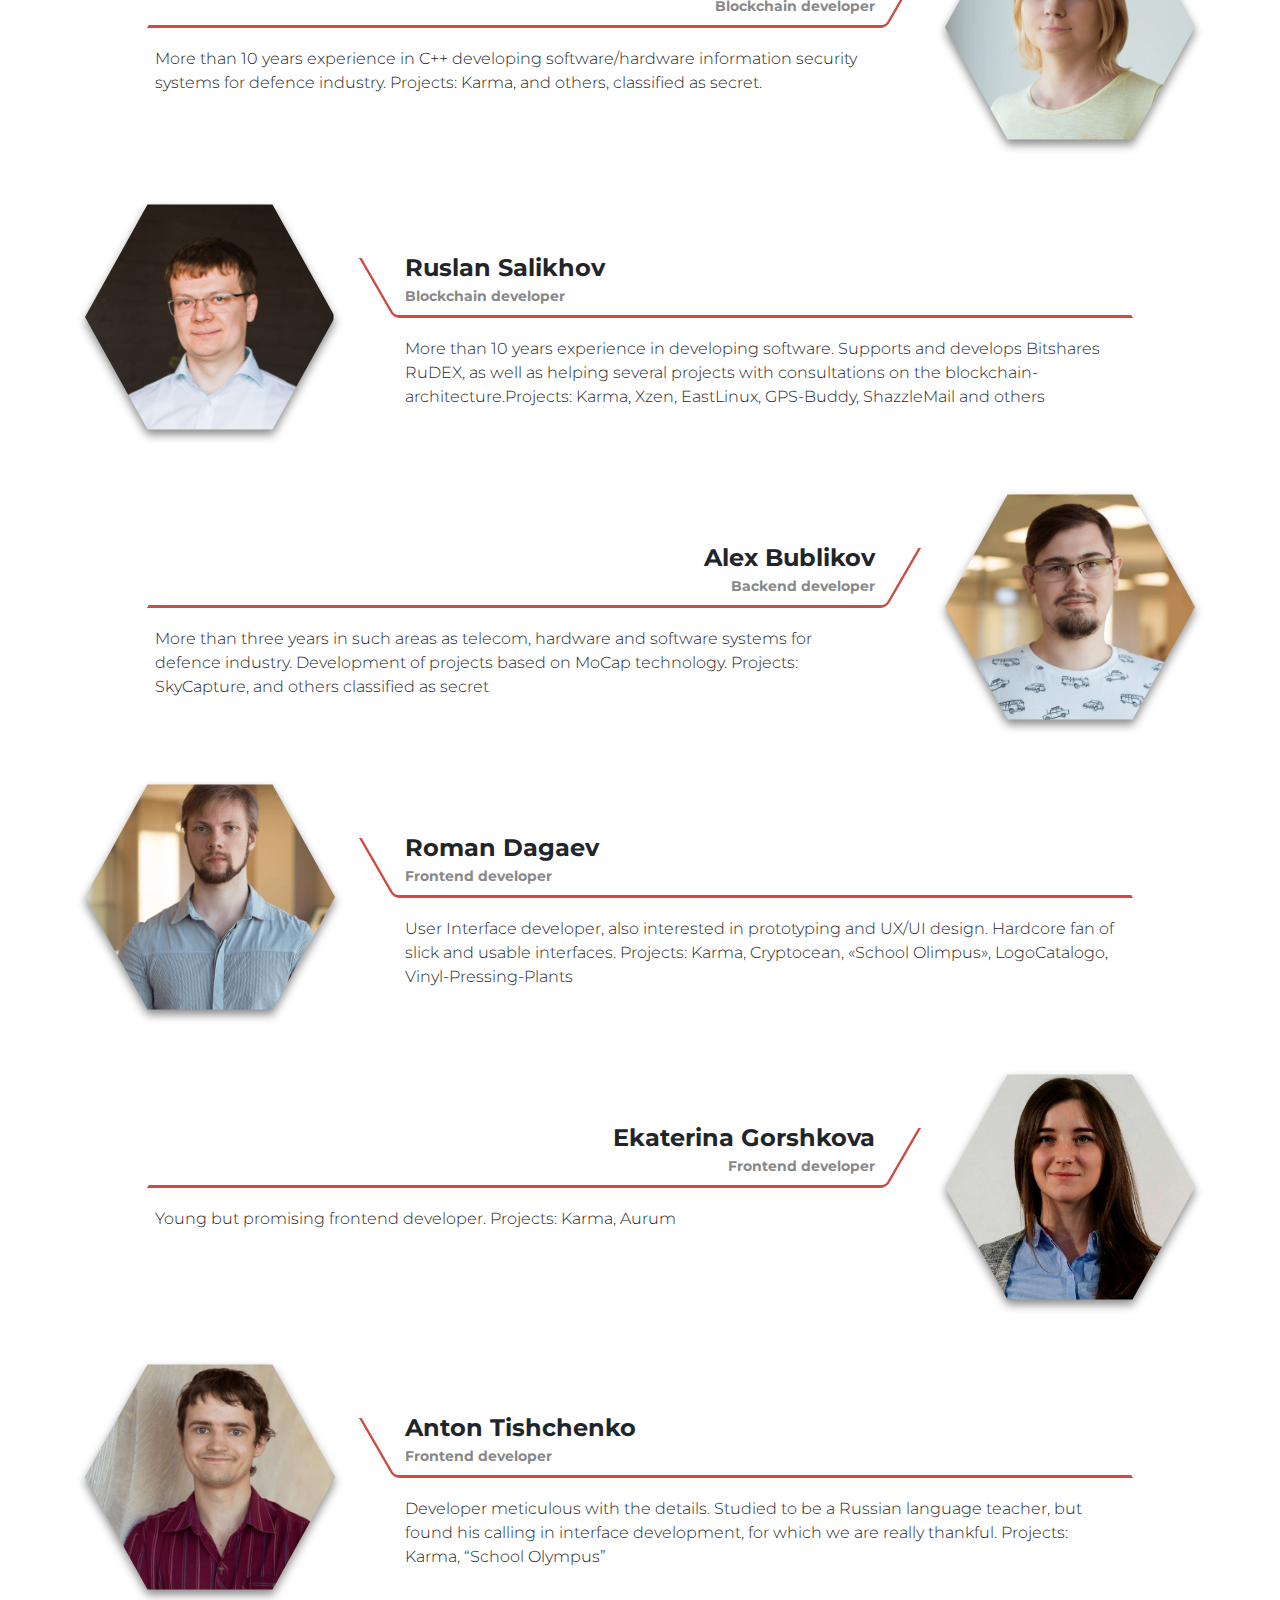
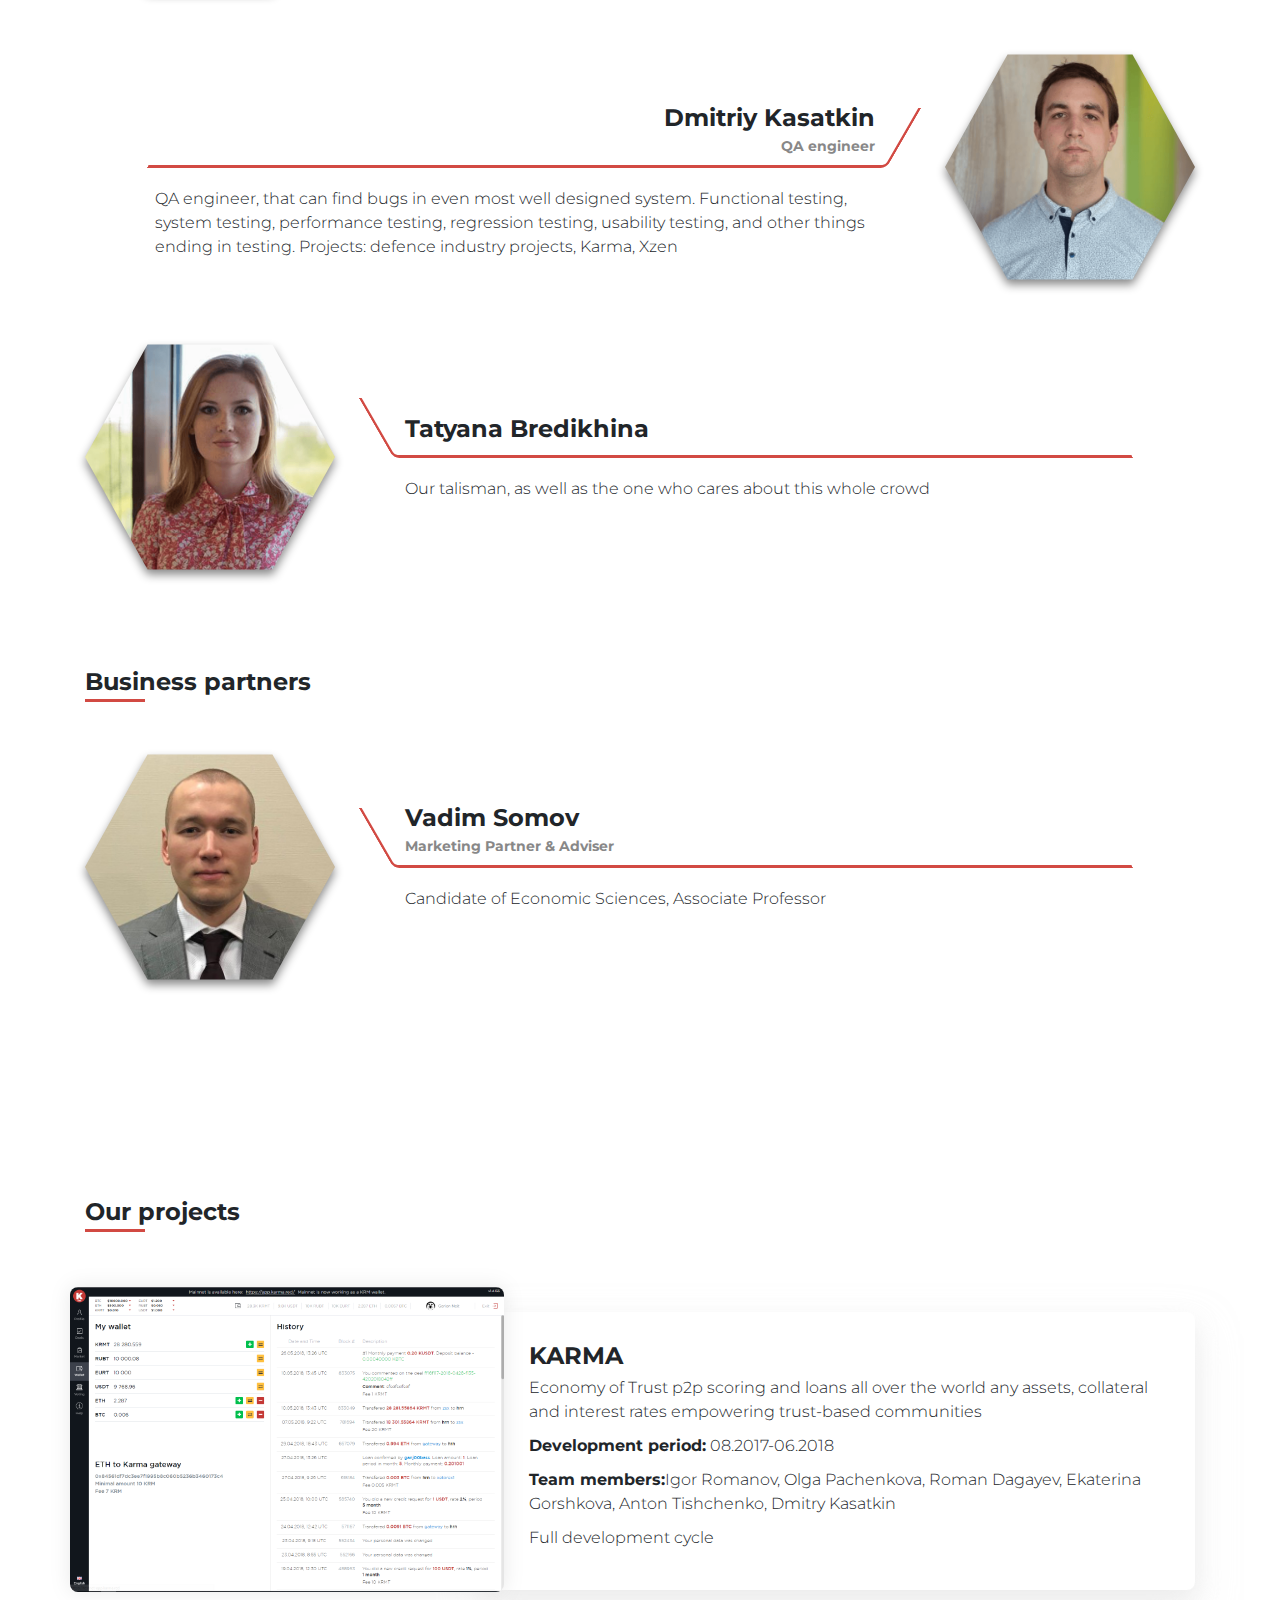
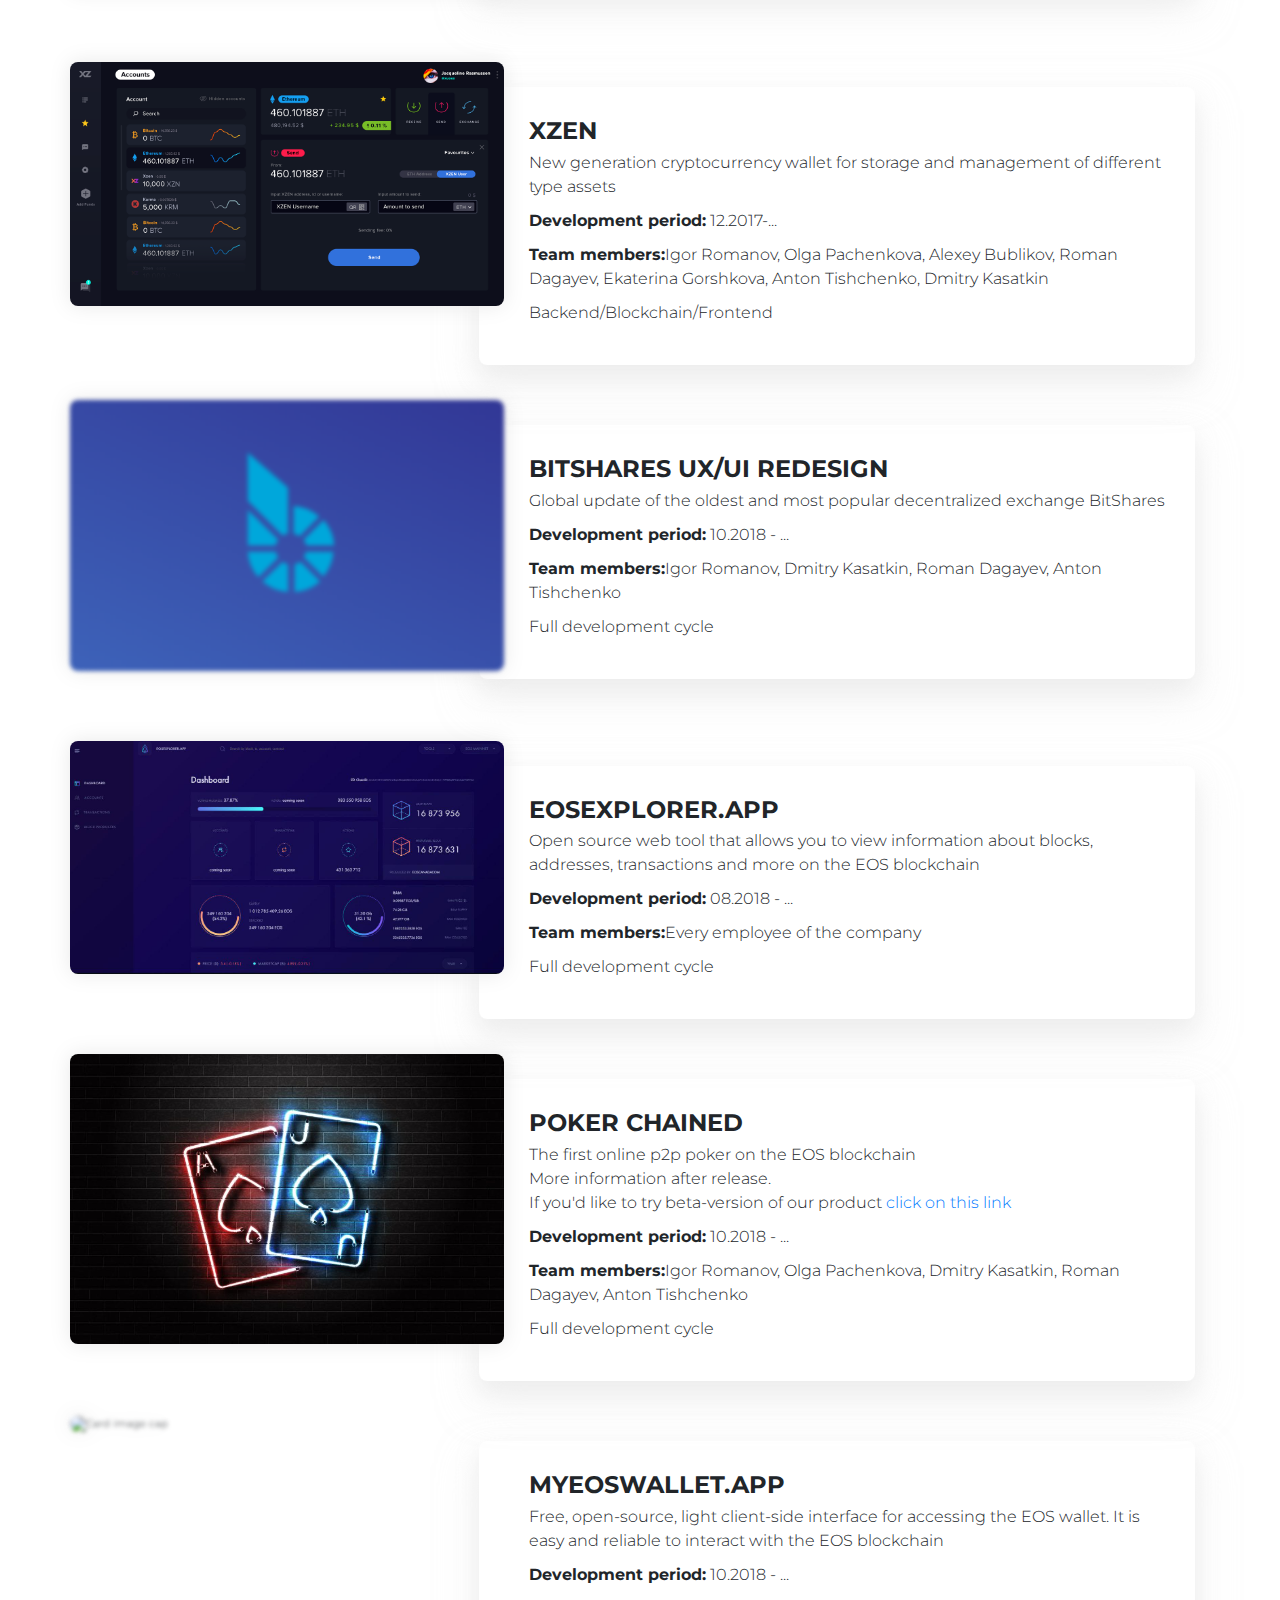
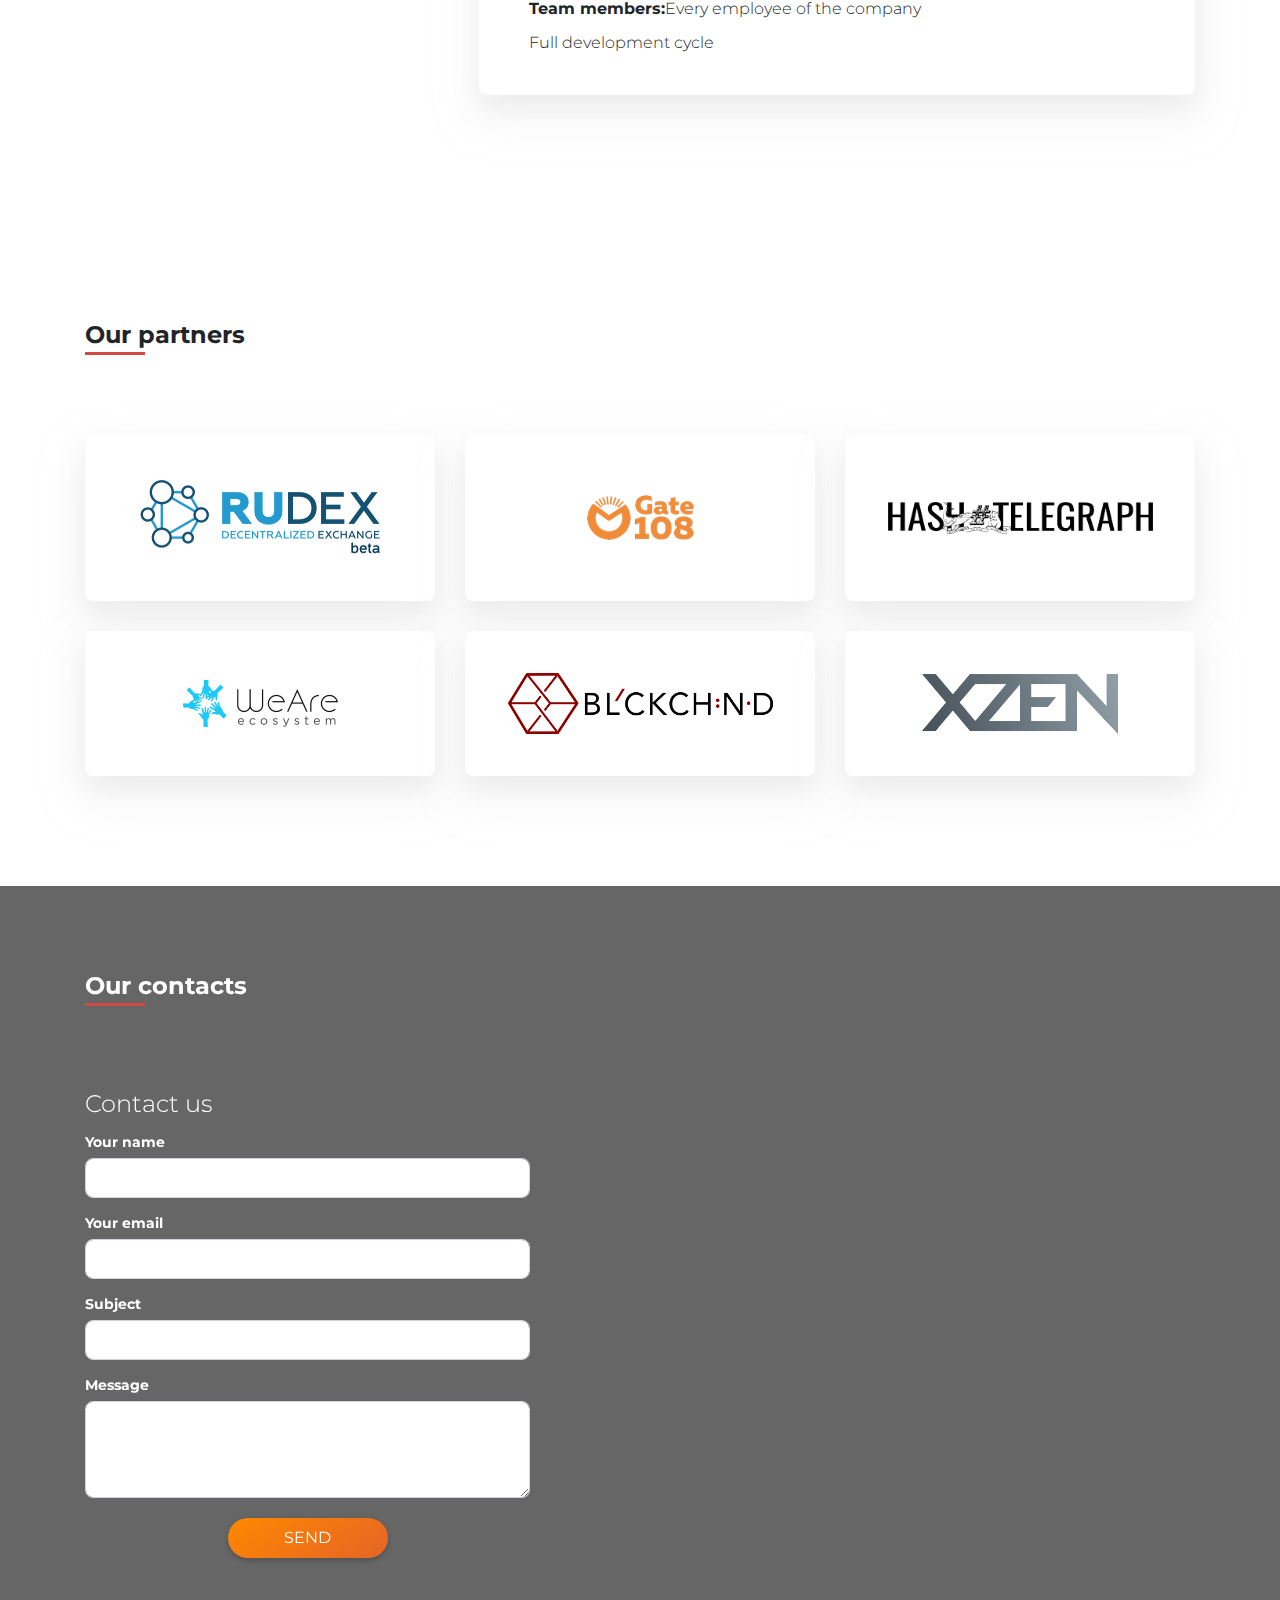
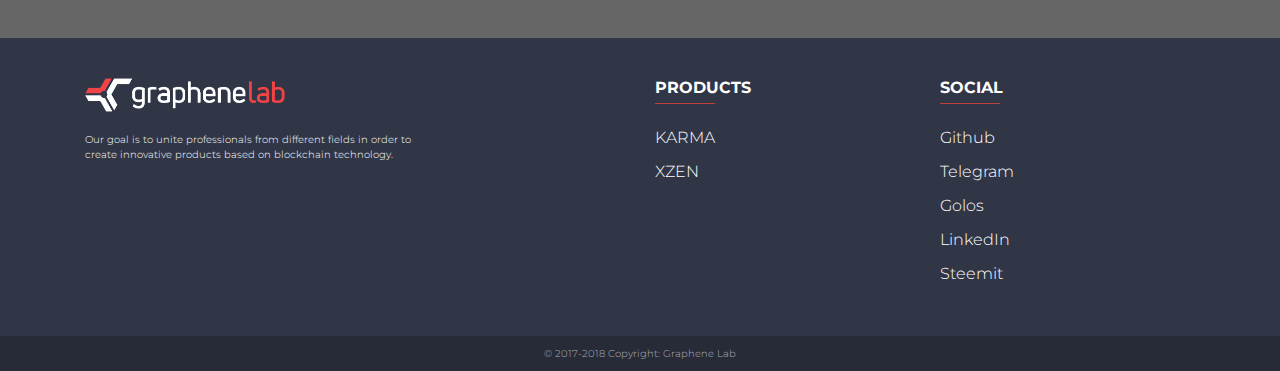
==== commit 8893a617: "fix boss desc" ====
--- a/en/index.html
+++ b/en/index.html
@@ -414,10 +414,7 @@
             <div class="avatar__wrapper"><img src="/img/den.png" alt="" class="avatar"/></div>
             <div class="desc">
                 <p class="name text--lg">Denis Bredikhin<span class="position">Big Boss</span></p>
-                <p class="info text--md">He didn't buy his first Bitcoin in 2010. He sold his first Ether for $8. He
-                    bought Bitshares at 40 cents during summer 2017 for all of his depo. Otherwise he is a pretty smart
-                    guy: has a degree in marketing, more than 6 years in strategic consulting, and about 4 in project
-                    management. Also he started studying Objective-C for iOS app development.</p>
+                <p class="info text--md">Has a degree in marketing, more than 6 years in strategic consulting, and about 4 in project management.</p>
             </div>
         </div>
 
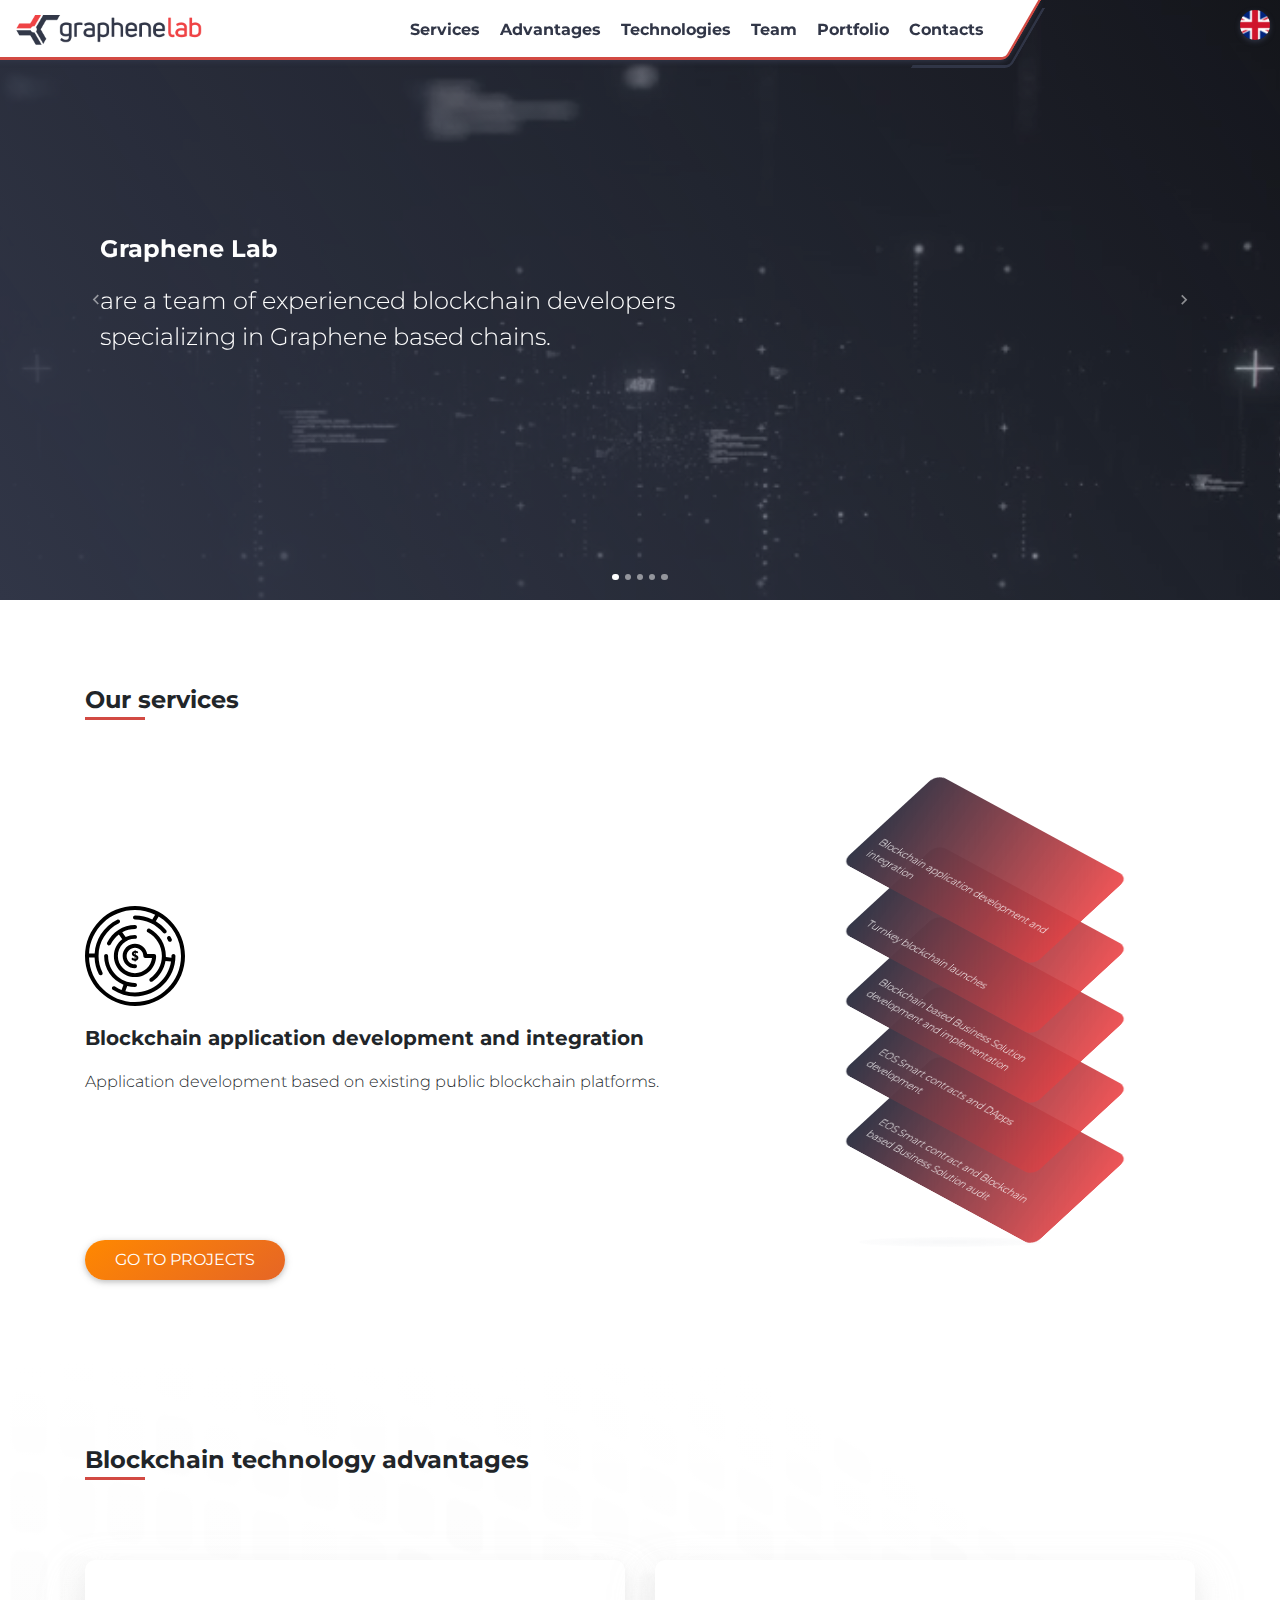
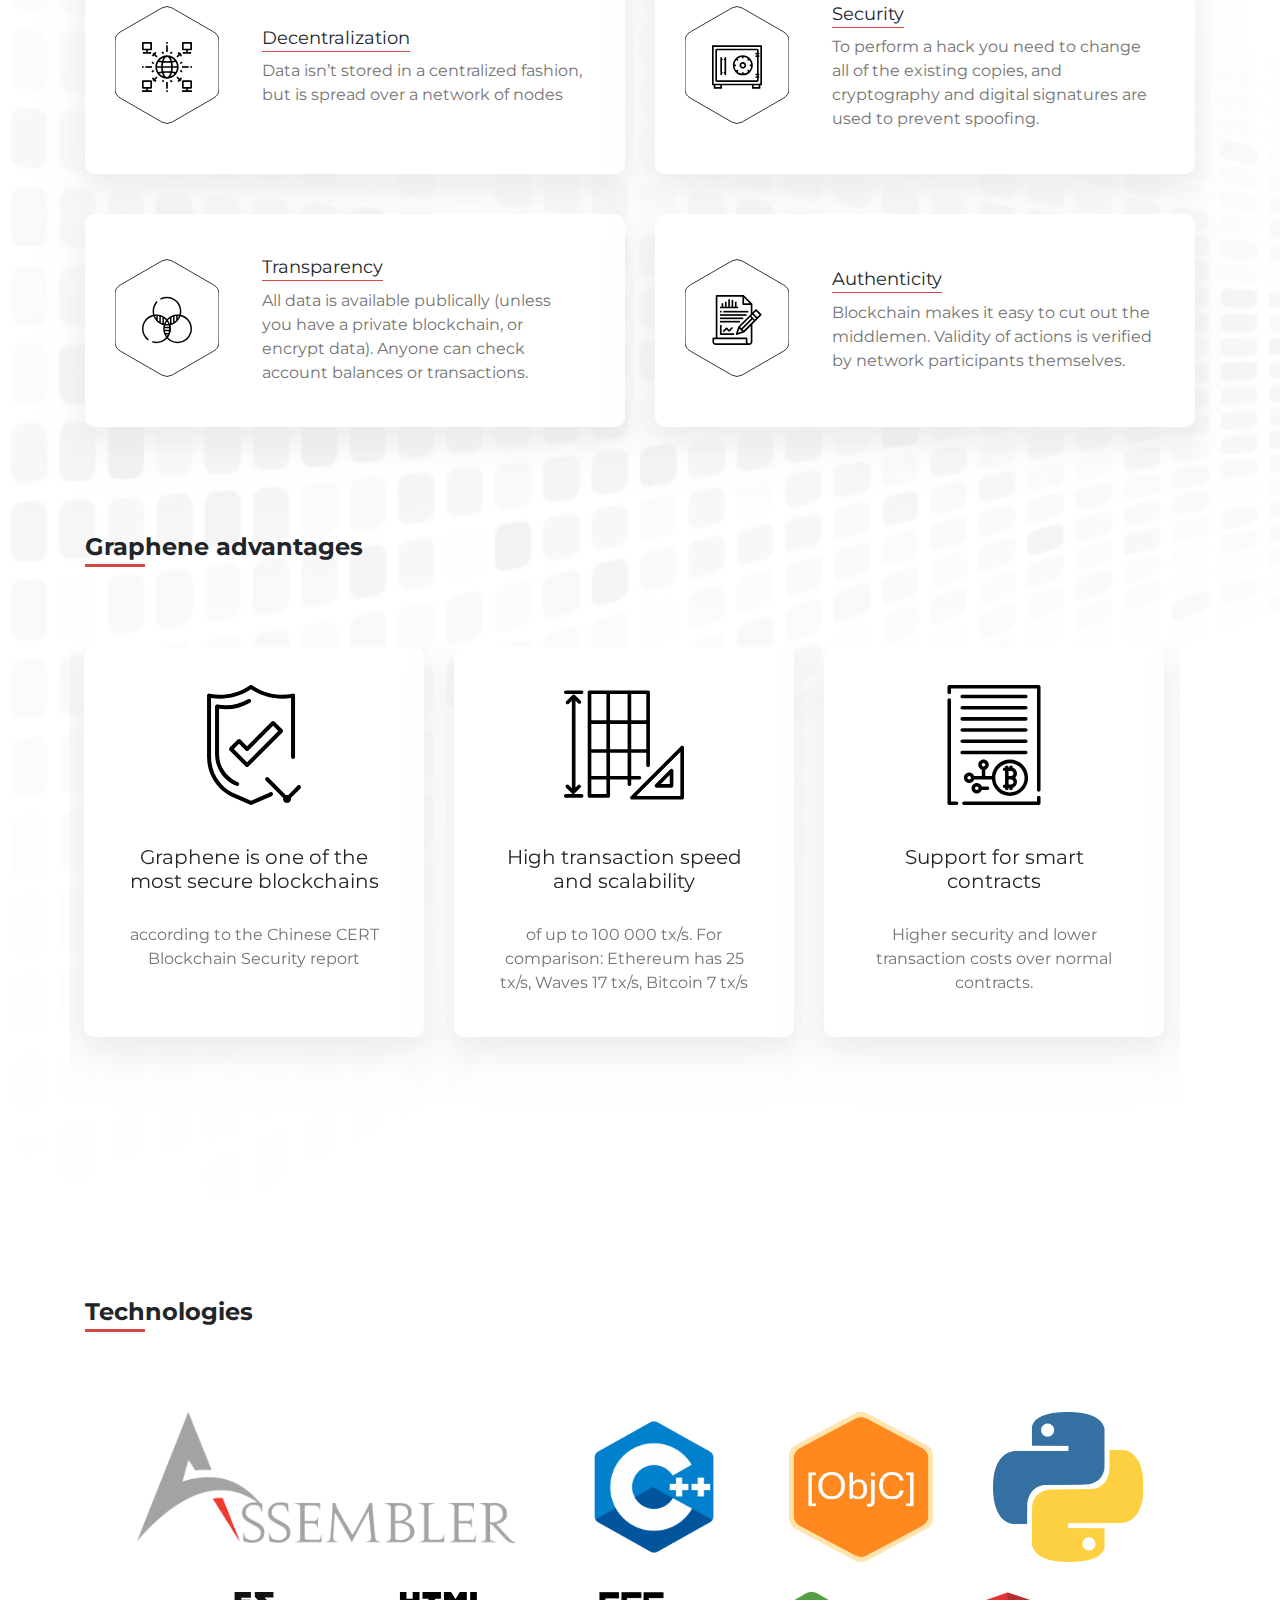
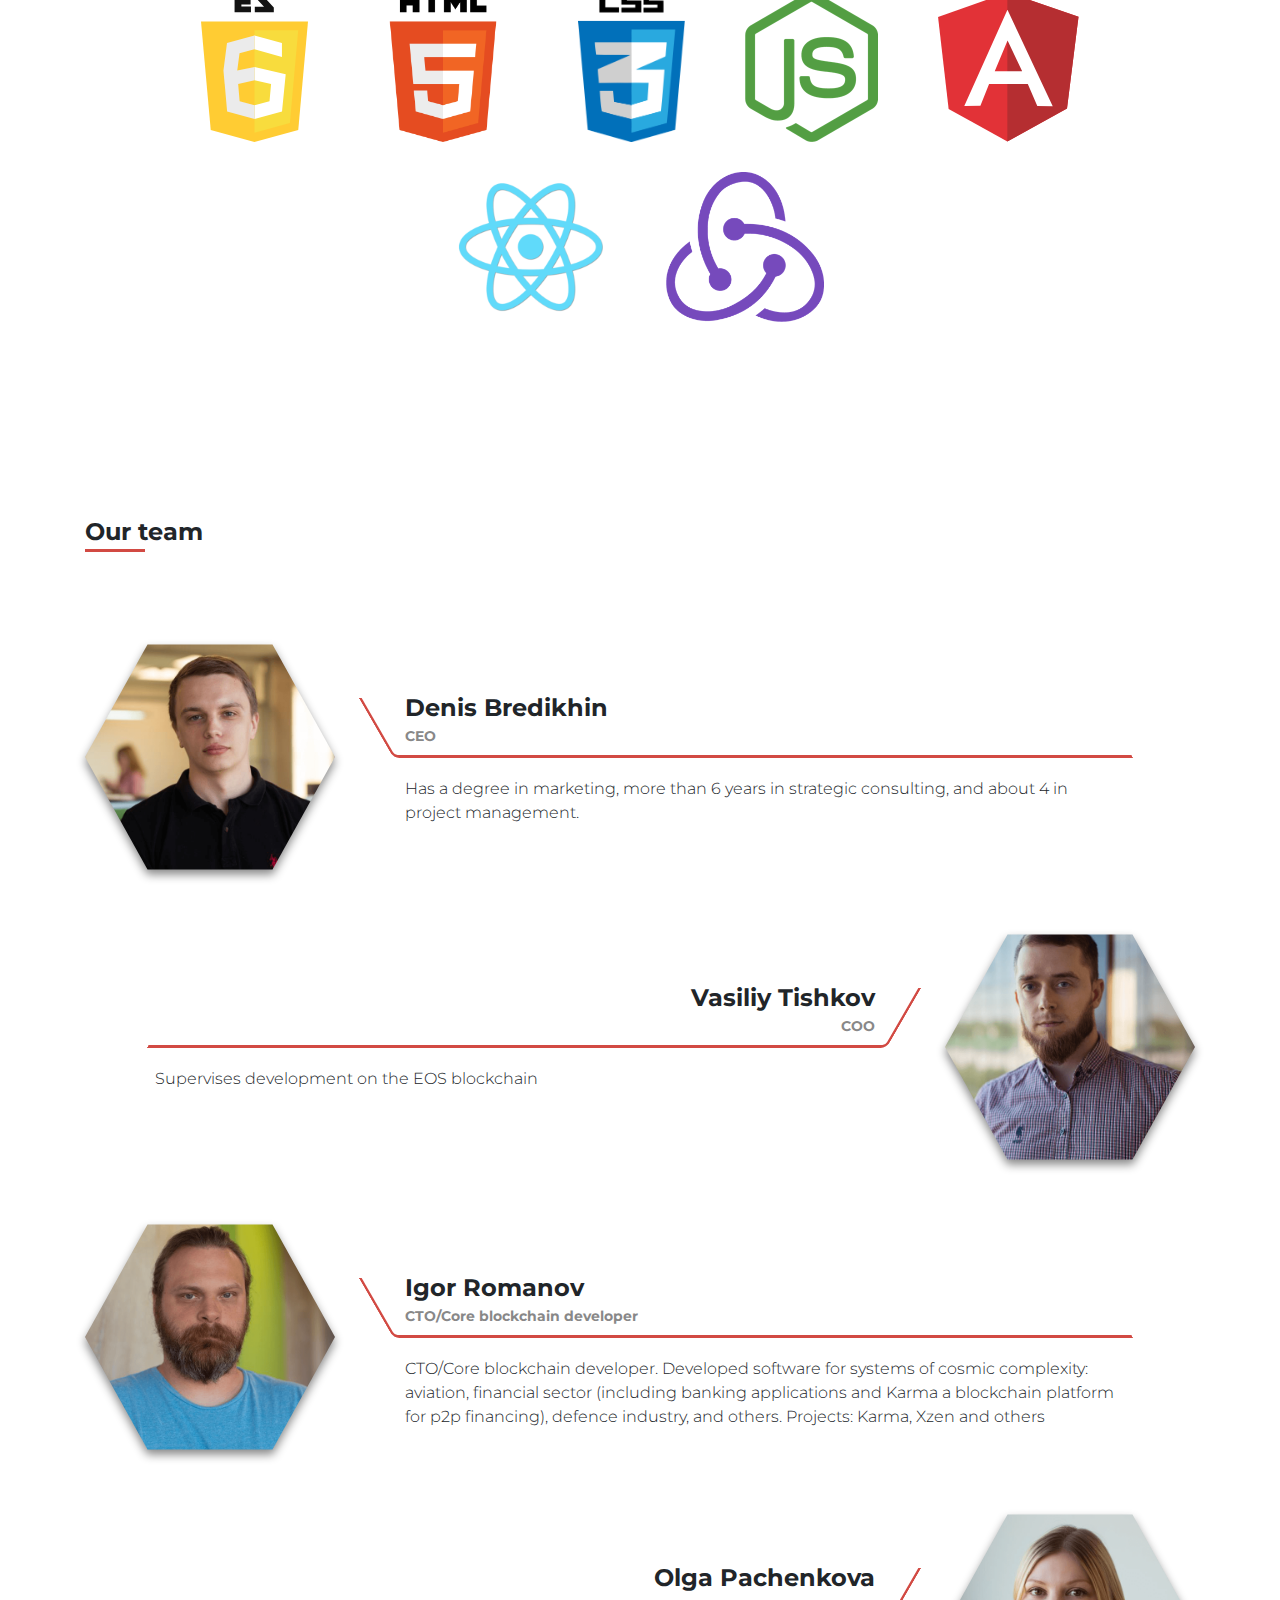
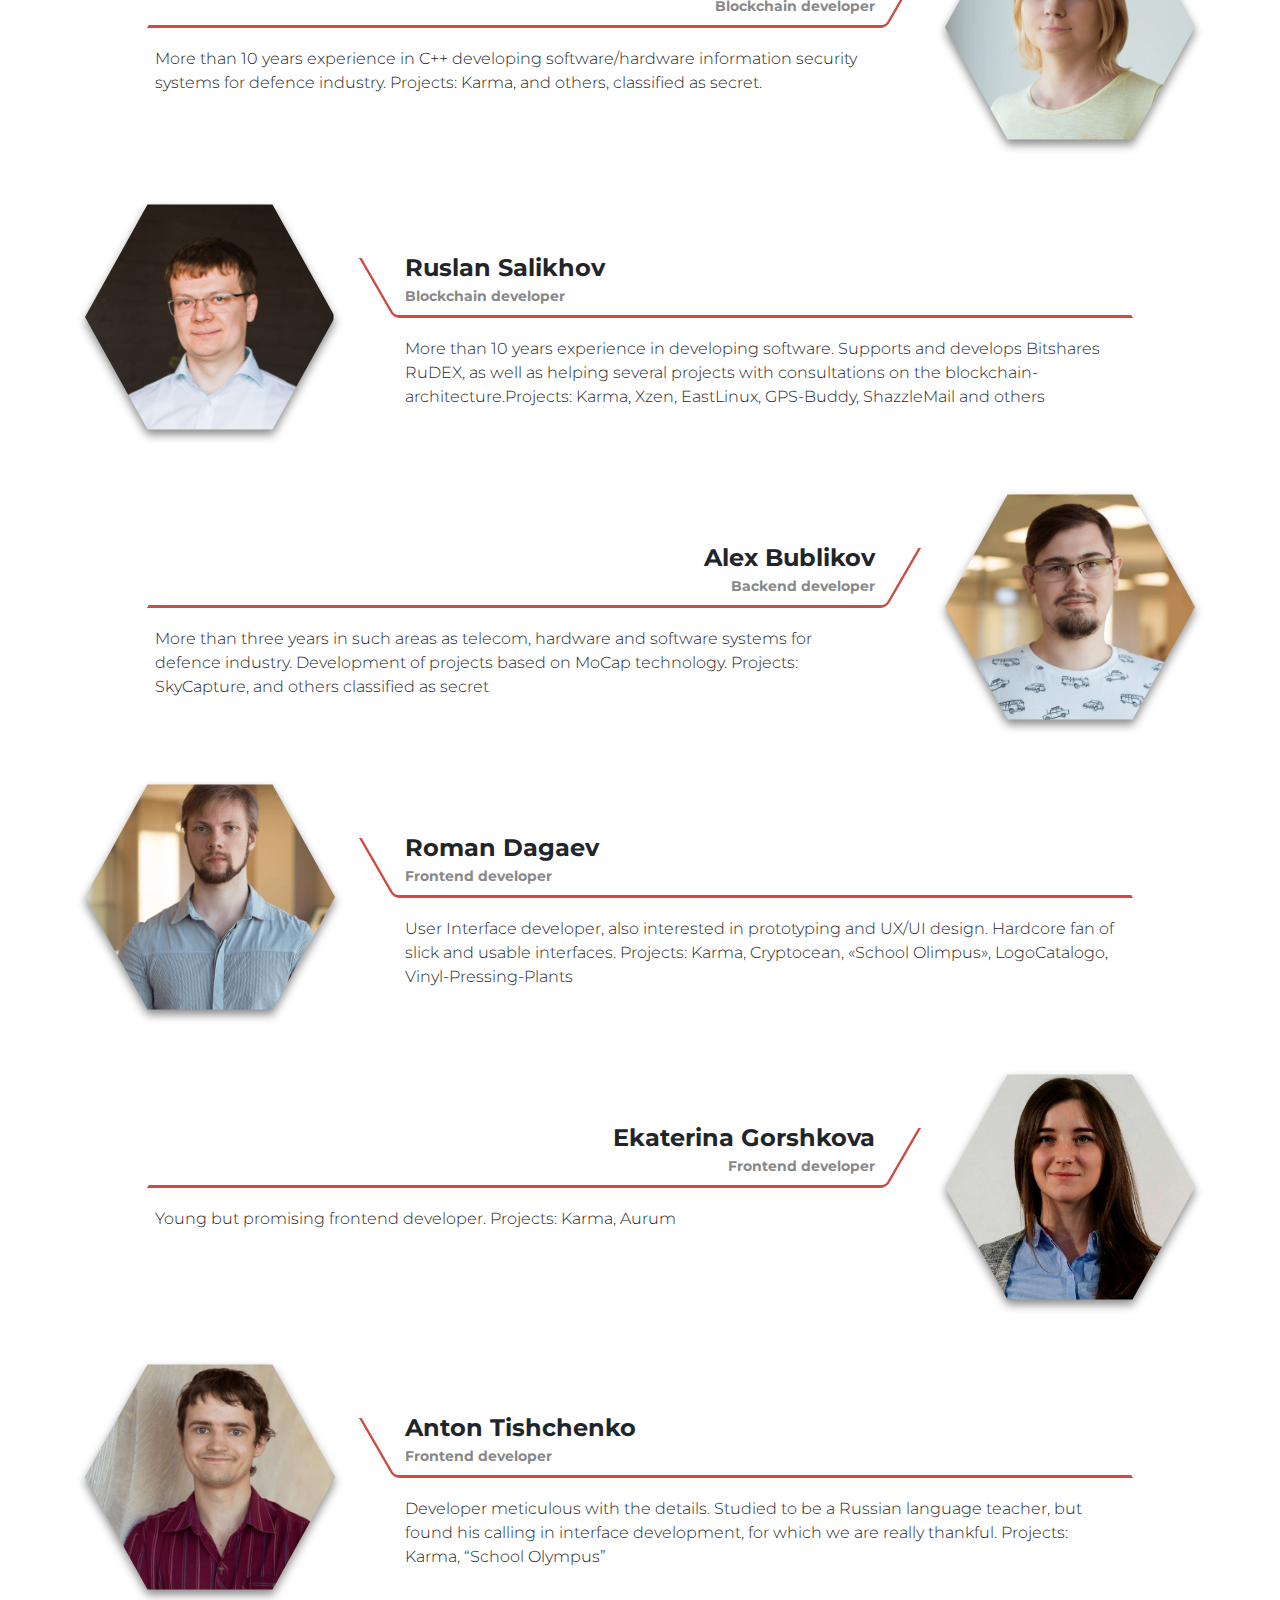
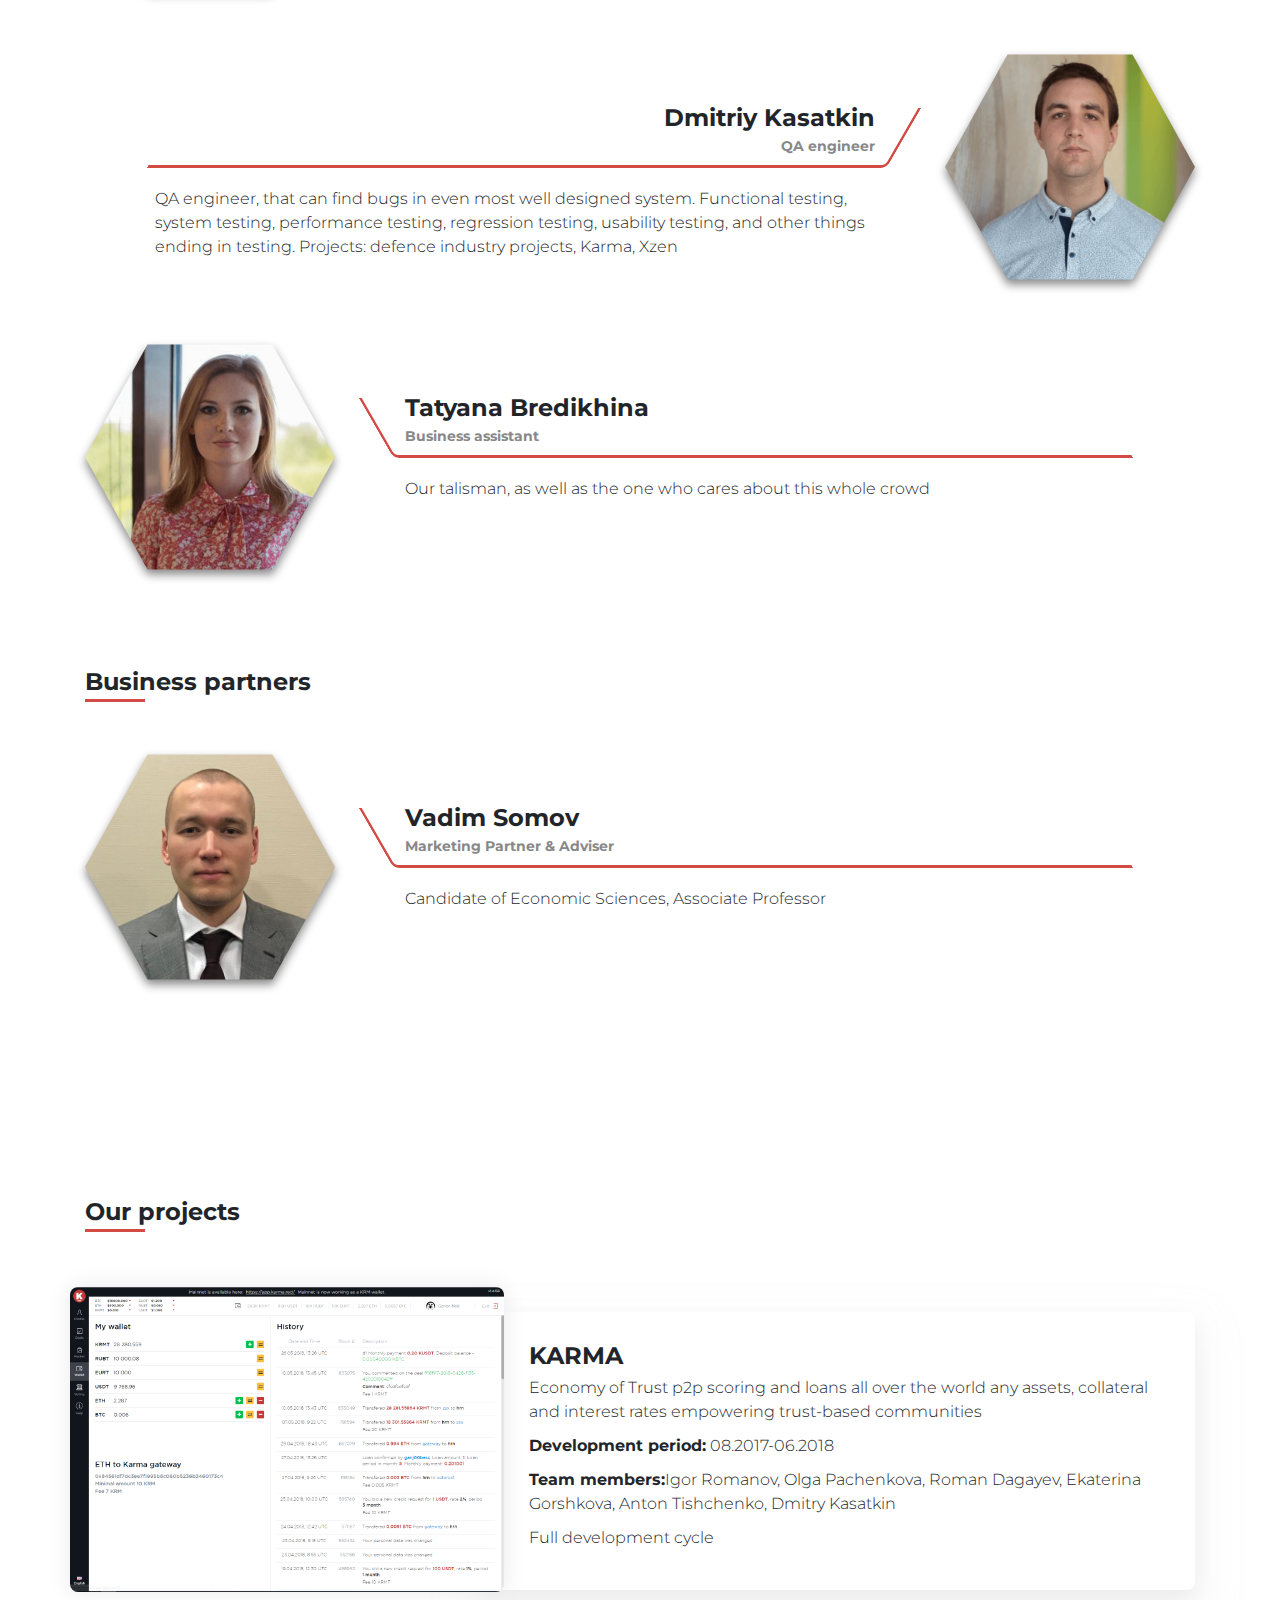
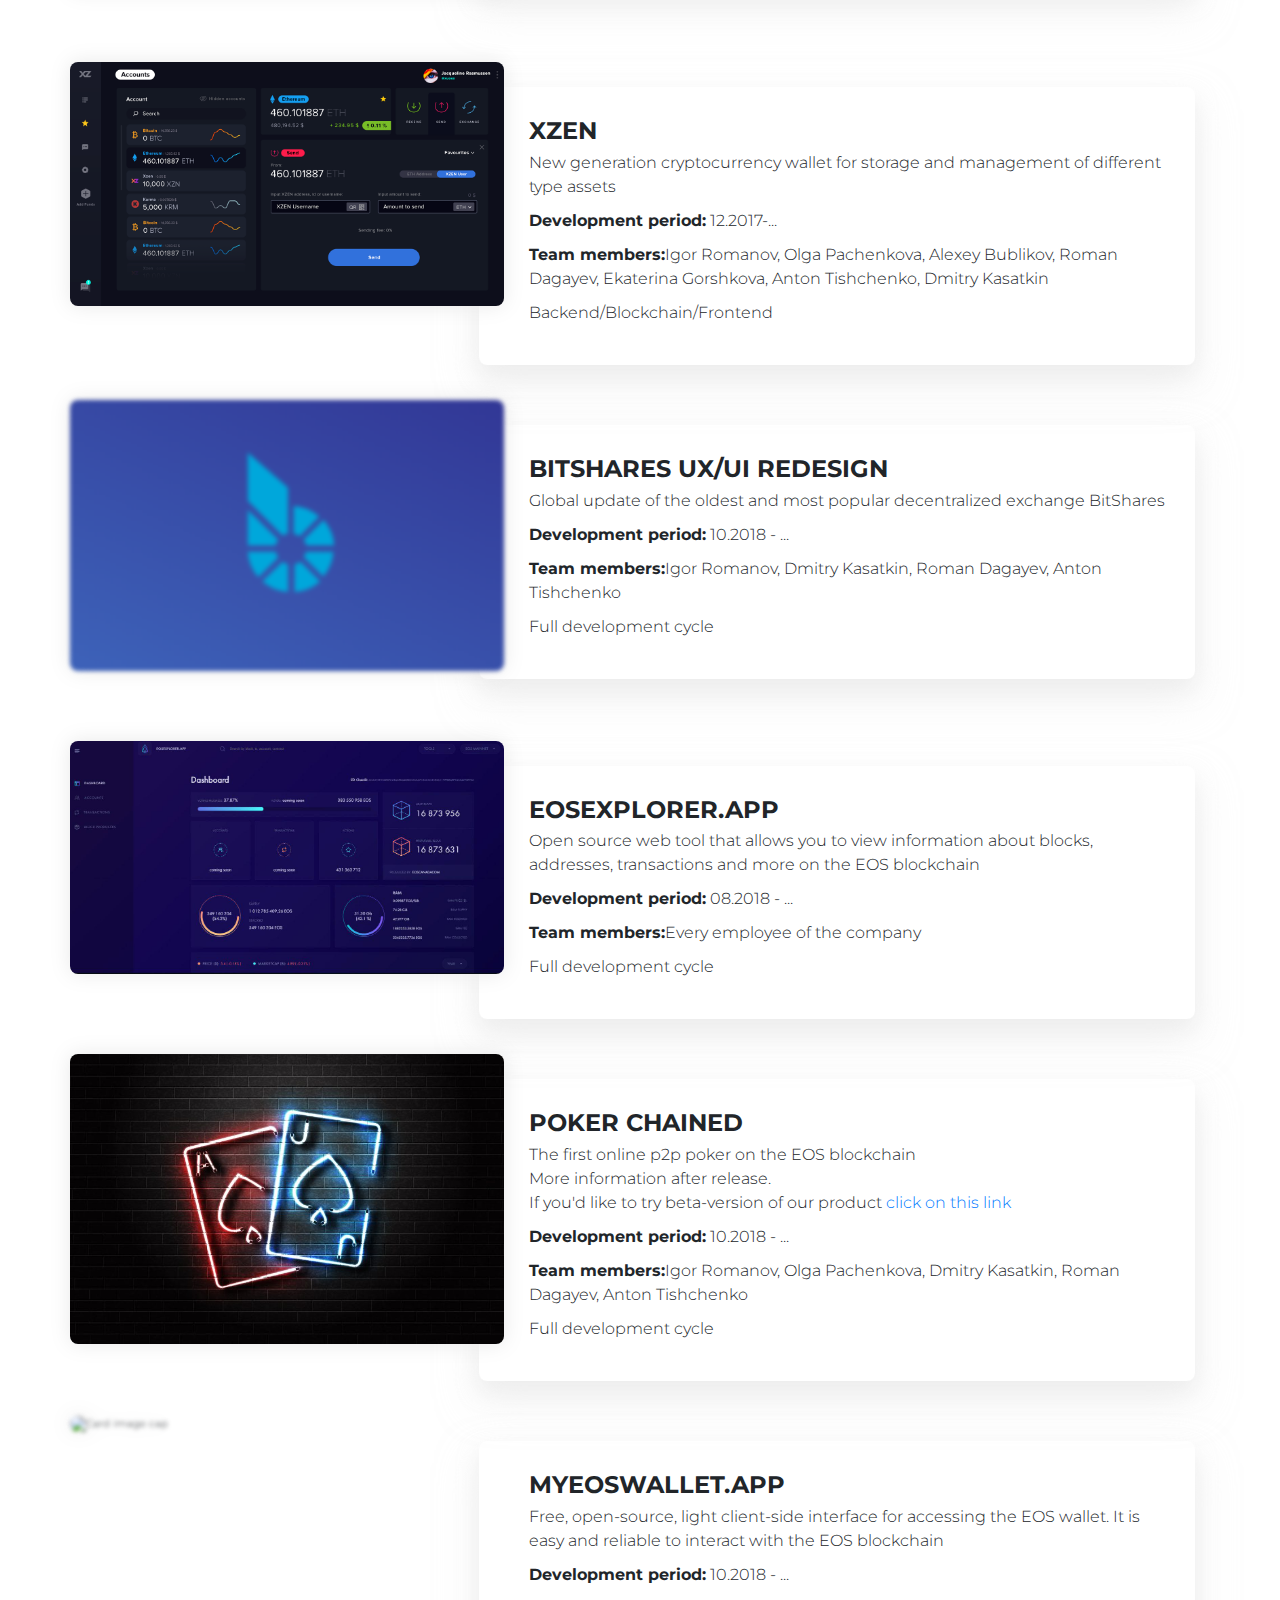
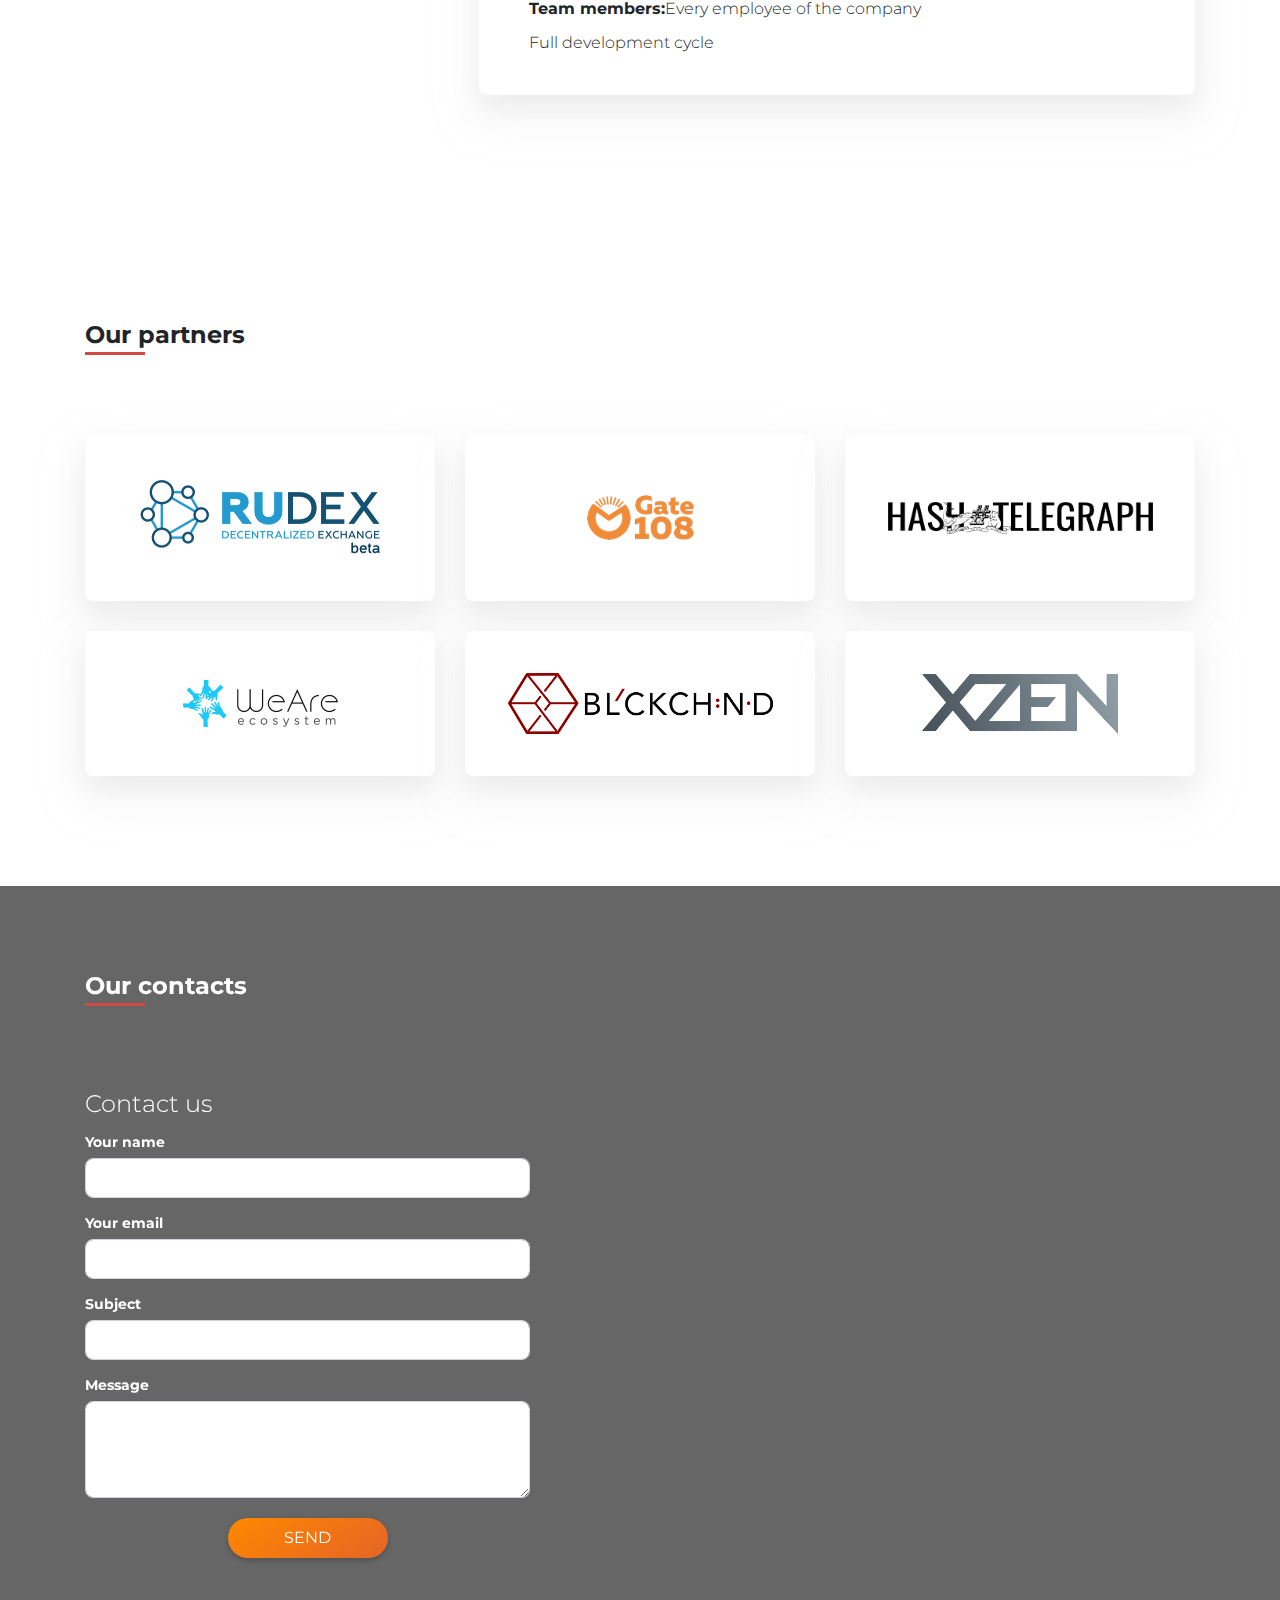
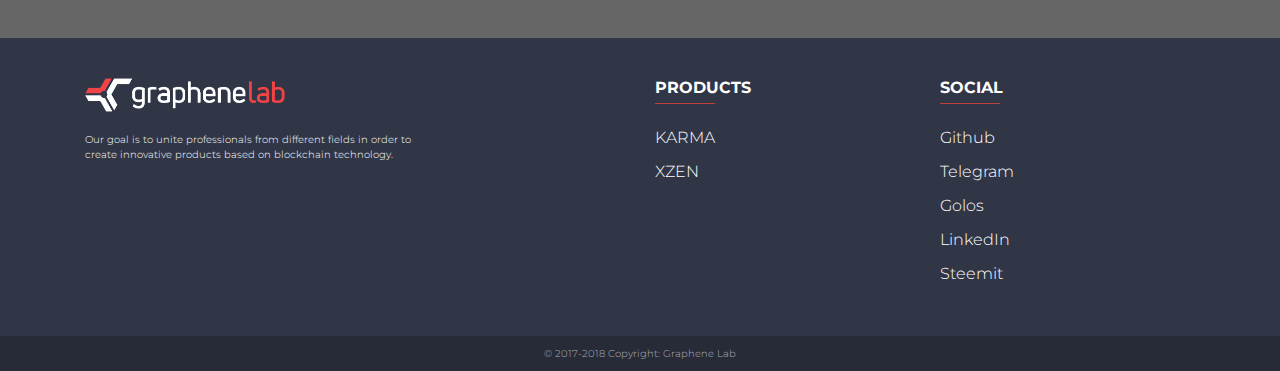
==== commit d07f180e: "fix desc for business asisstant and CEO" ====
--- a/en/index.html
+++ b/en/index.html
@@ -413,7 +413,7 @@
         <div class="gl__team-item">
             <div class="avatar__wrapper"><img src="/img/den.png" alt="" class="avatar"/></div>
             <div class="desc">
-                <p class="name text--lg">Denis Bredikhin<span class="position">Big Boss</span></p>
+                <p class="name text--lg">Denis Bredikhin<span class="position">CEO</span></p>
                 <p class="info text--md">Has a degree in marketing, more than 6 years in strategic consulting, and about 4 in project management.</p>
             </div>
         </div>
@@ -506,7 +506,7 @@
         <div class="gl__team-item">
             <div class="avatar__wrapper"><img src="/img/Tanya.png" alt="" class="avatar"/></div>
             <div class="desc">
-                <p class="name text--lg">Tatyana Bredikhina</p>
+                <p class="name text--lg">Tatyana Bredikhina<span class="position">Business assistant</span></p>
                 <p class="info text--md">Our talisman, as well as the one who cares about this whole crowd</p>
             </div>
         </div>
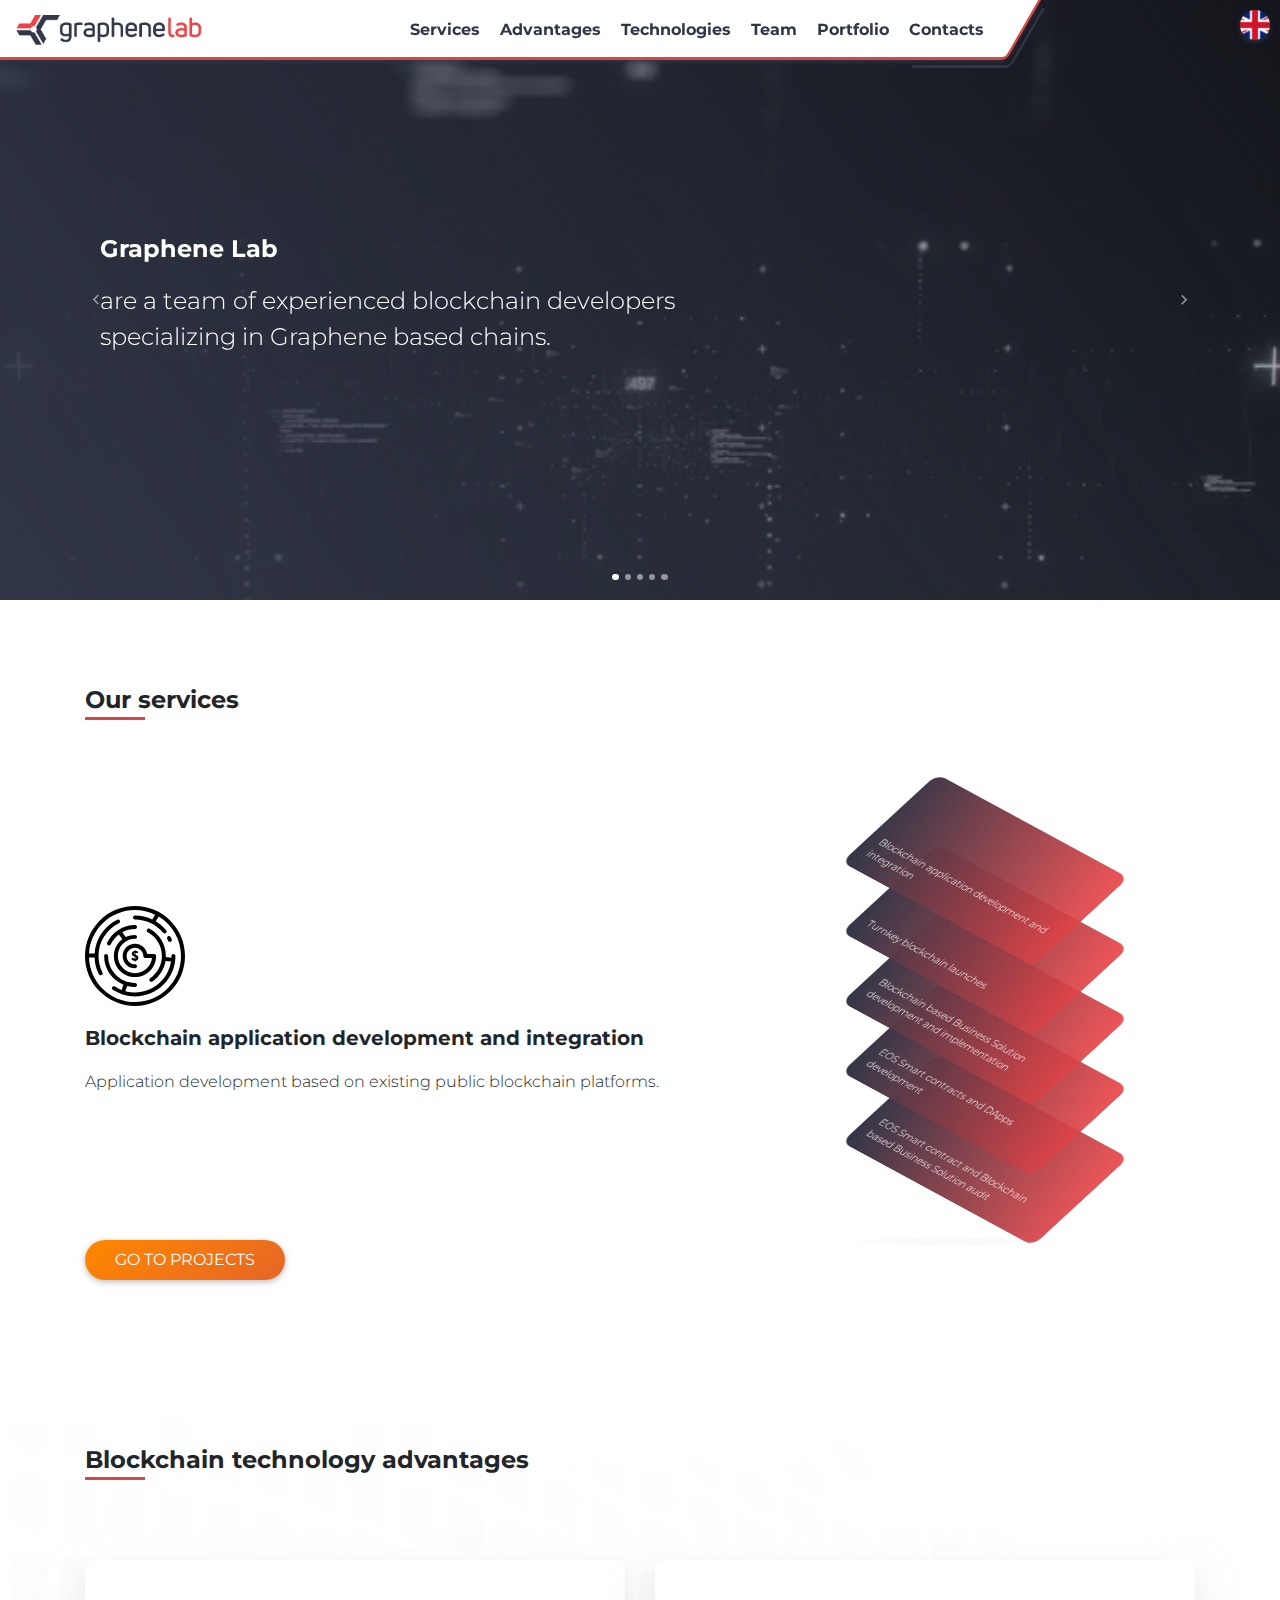
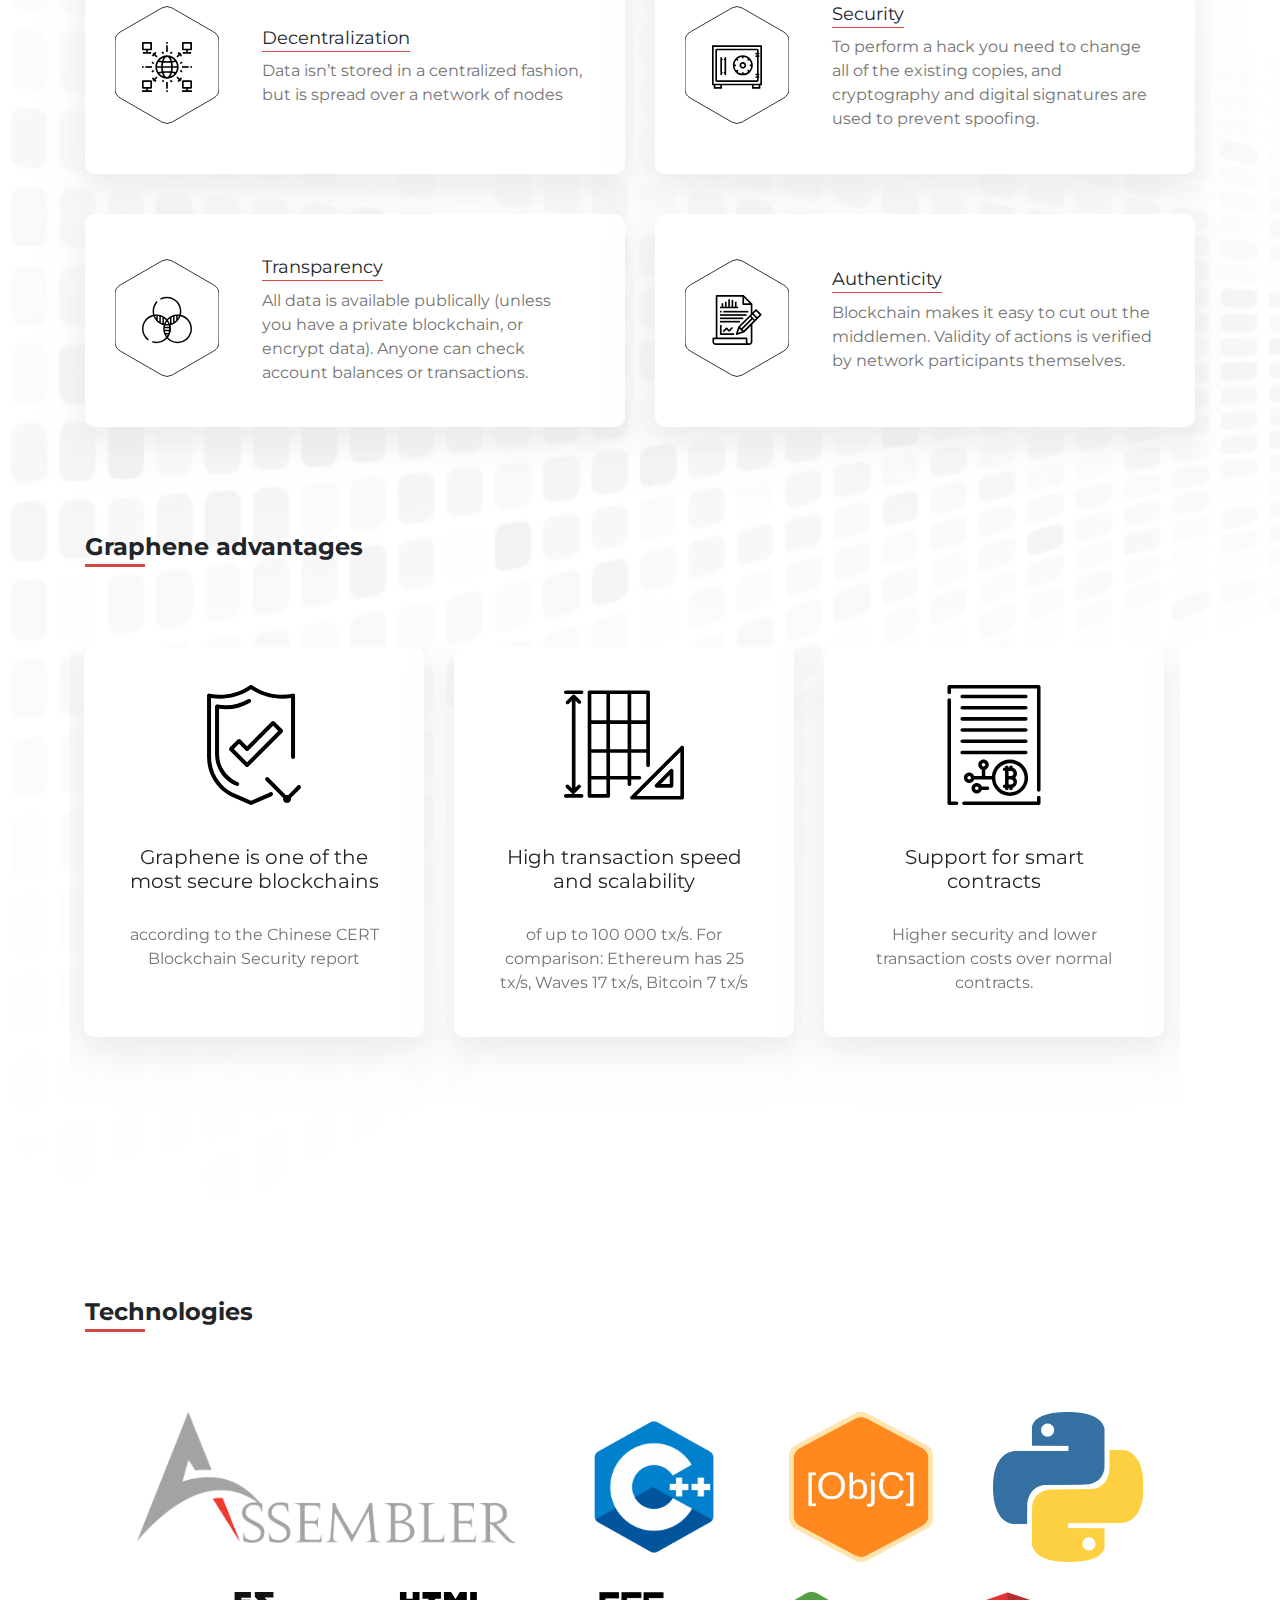
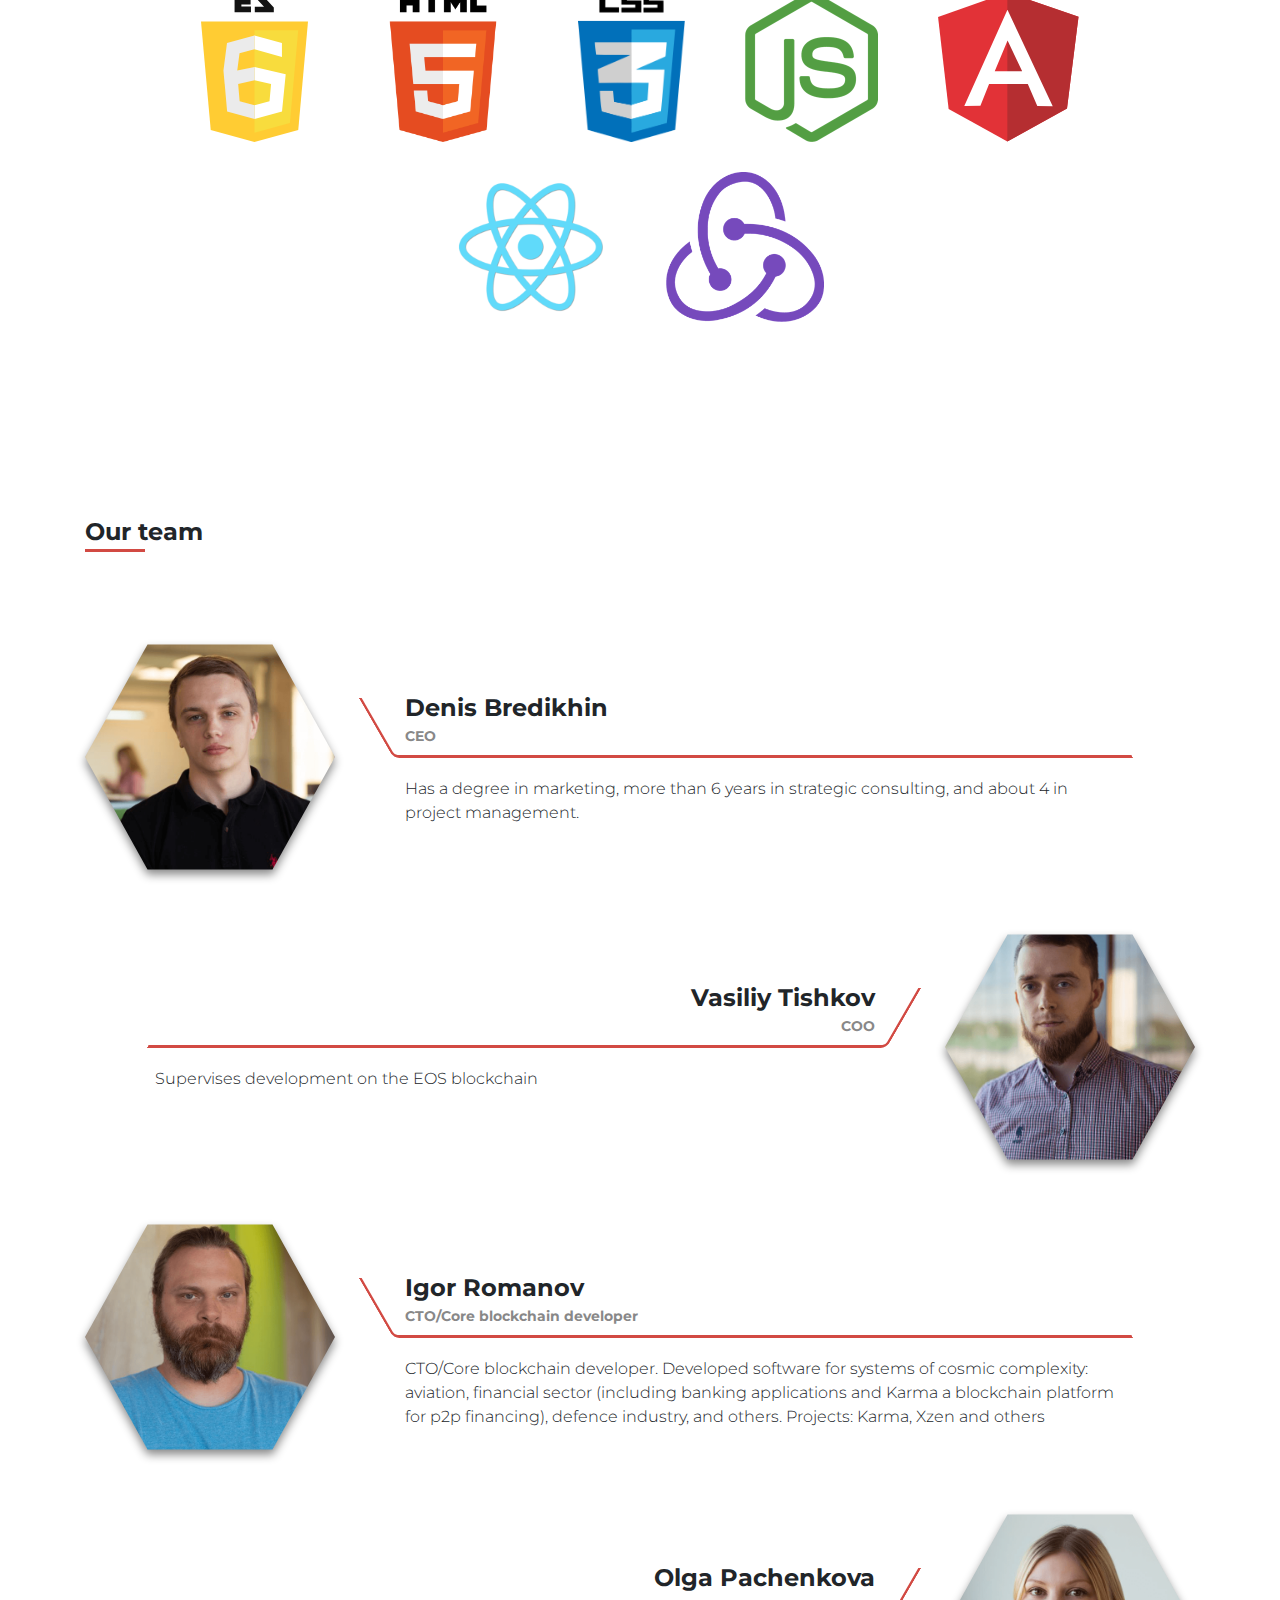
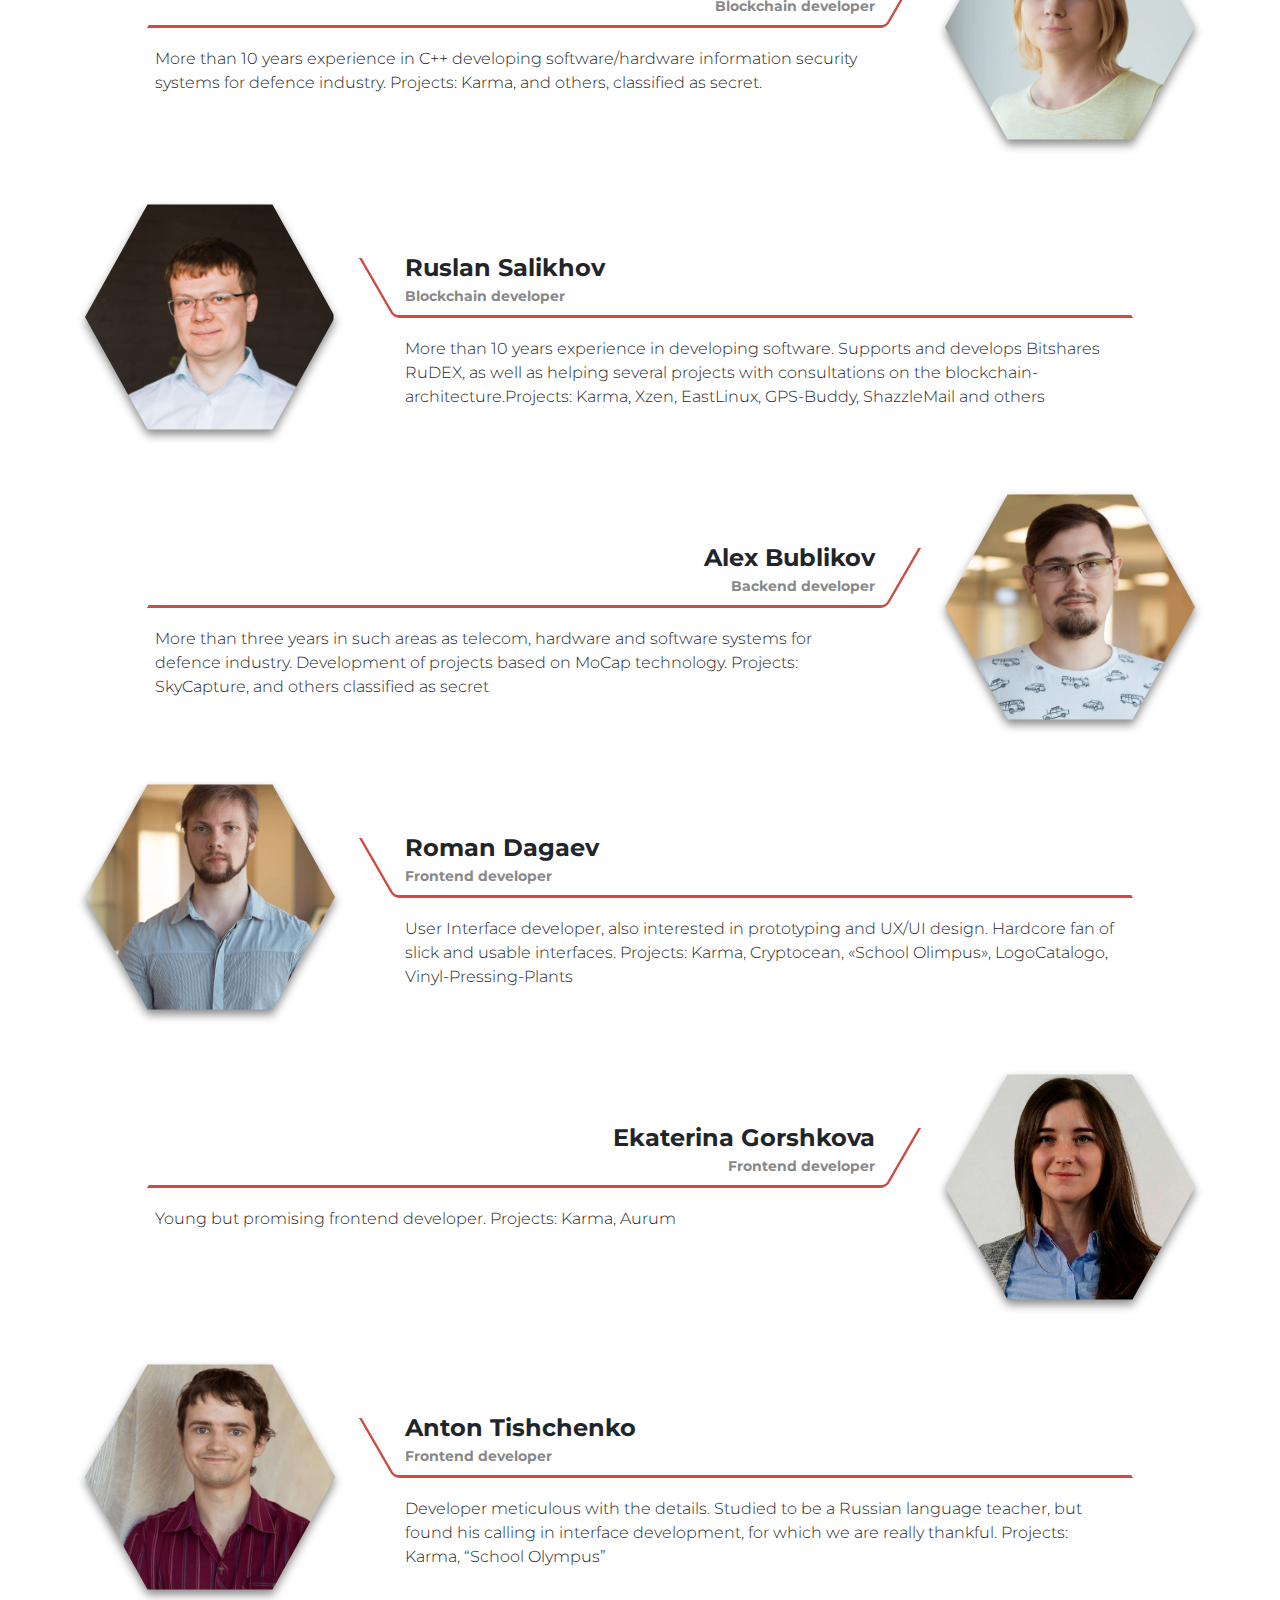
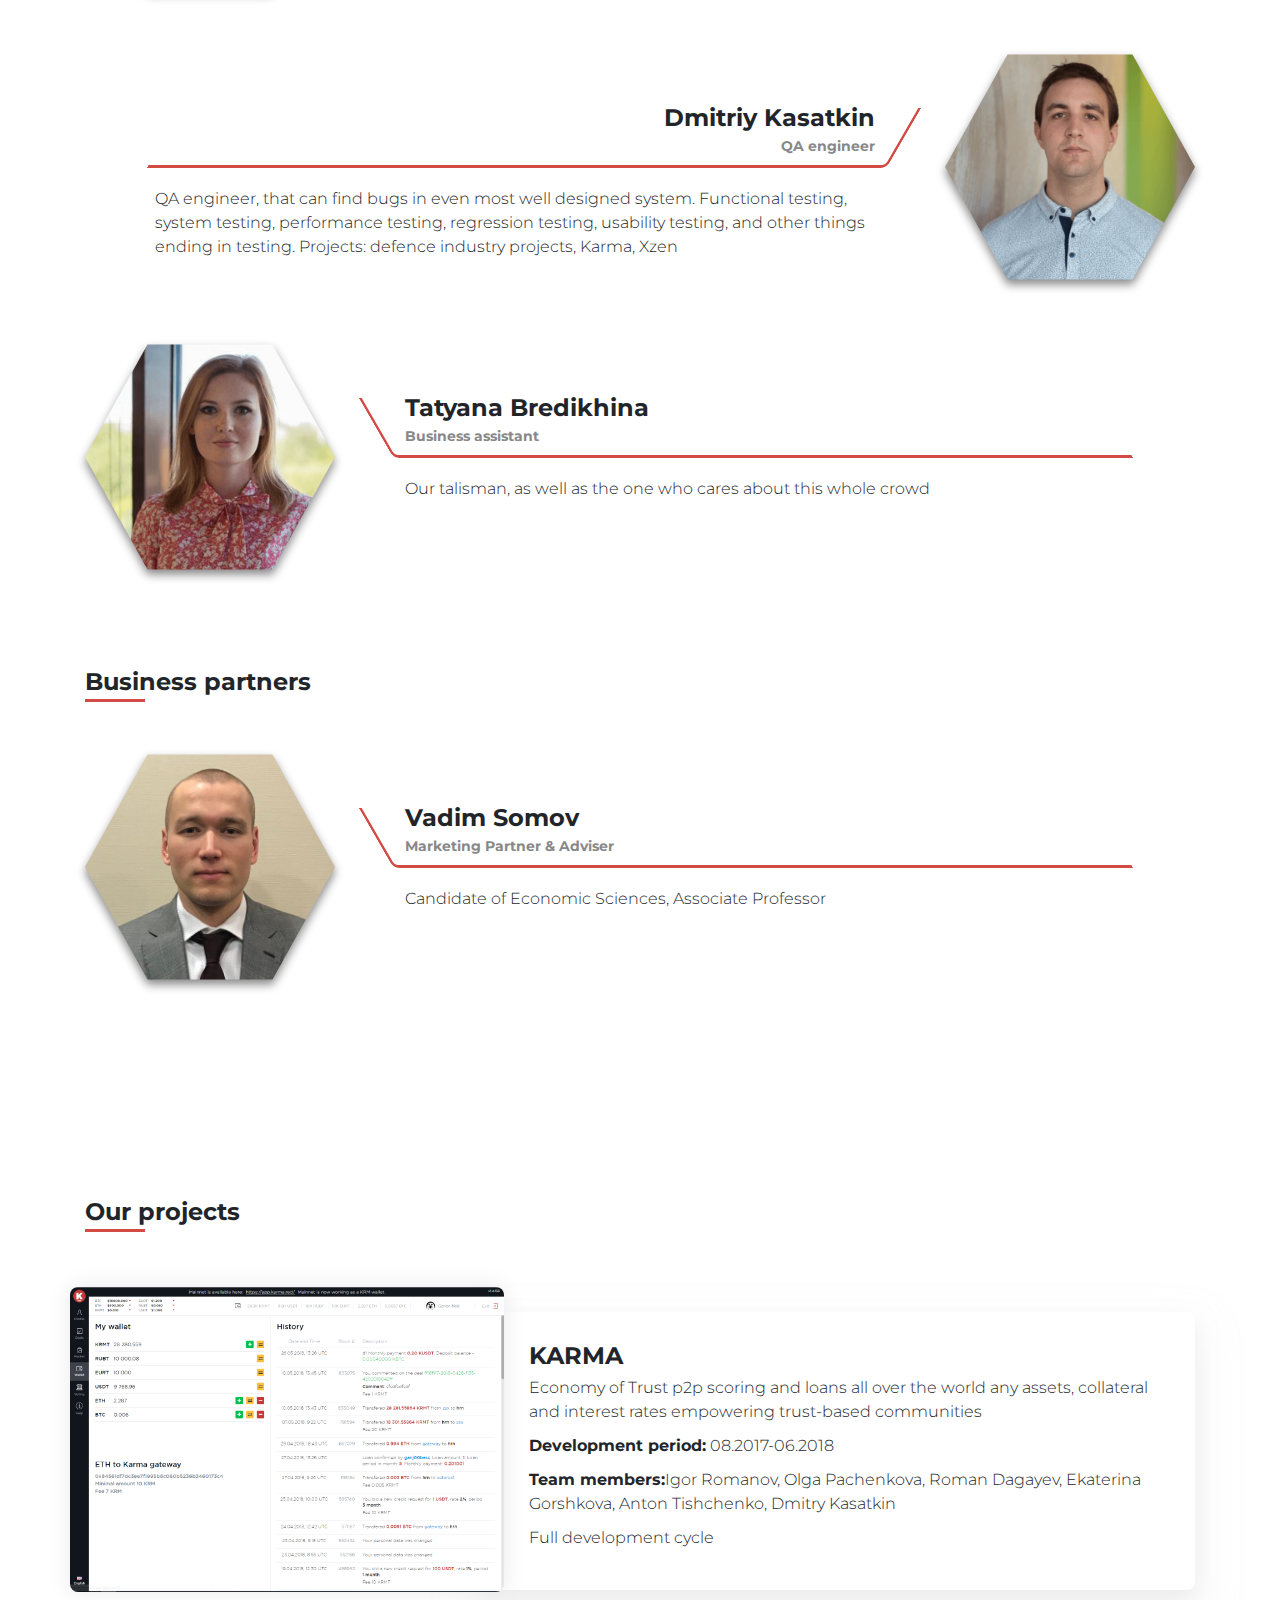
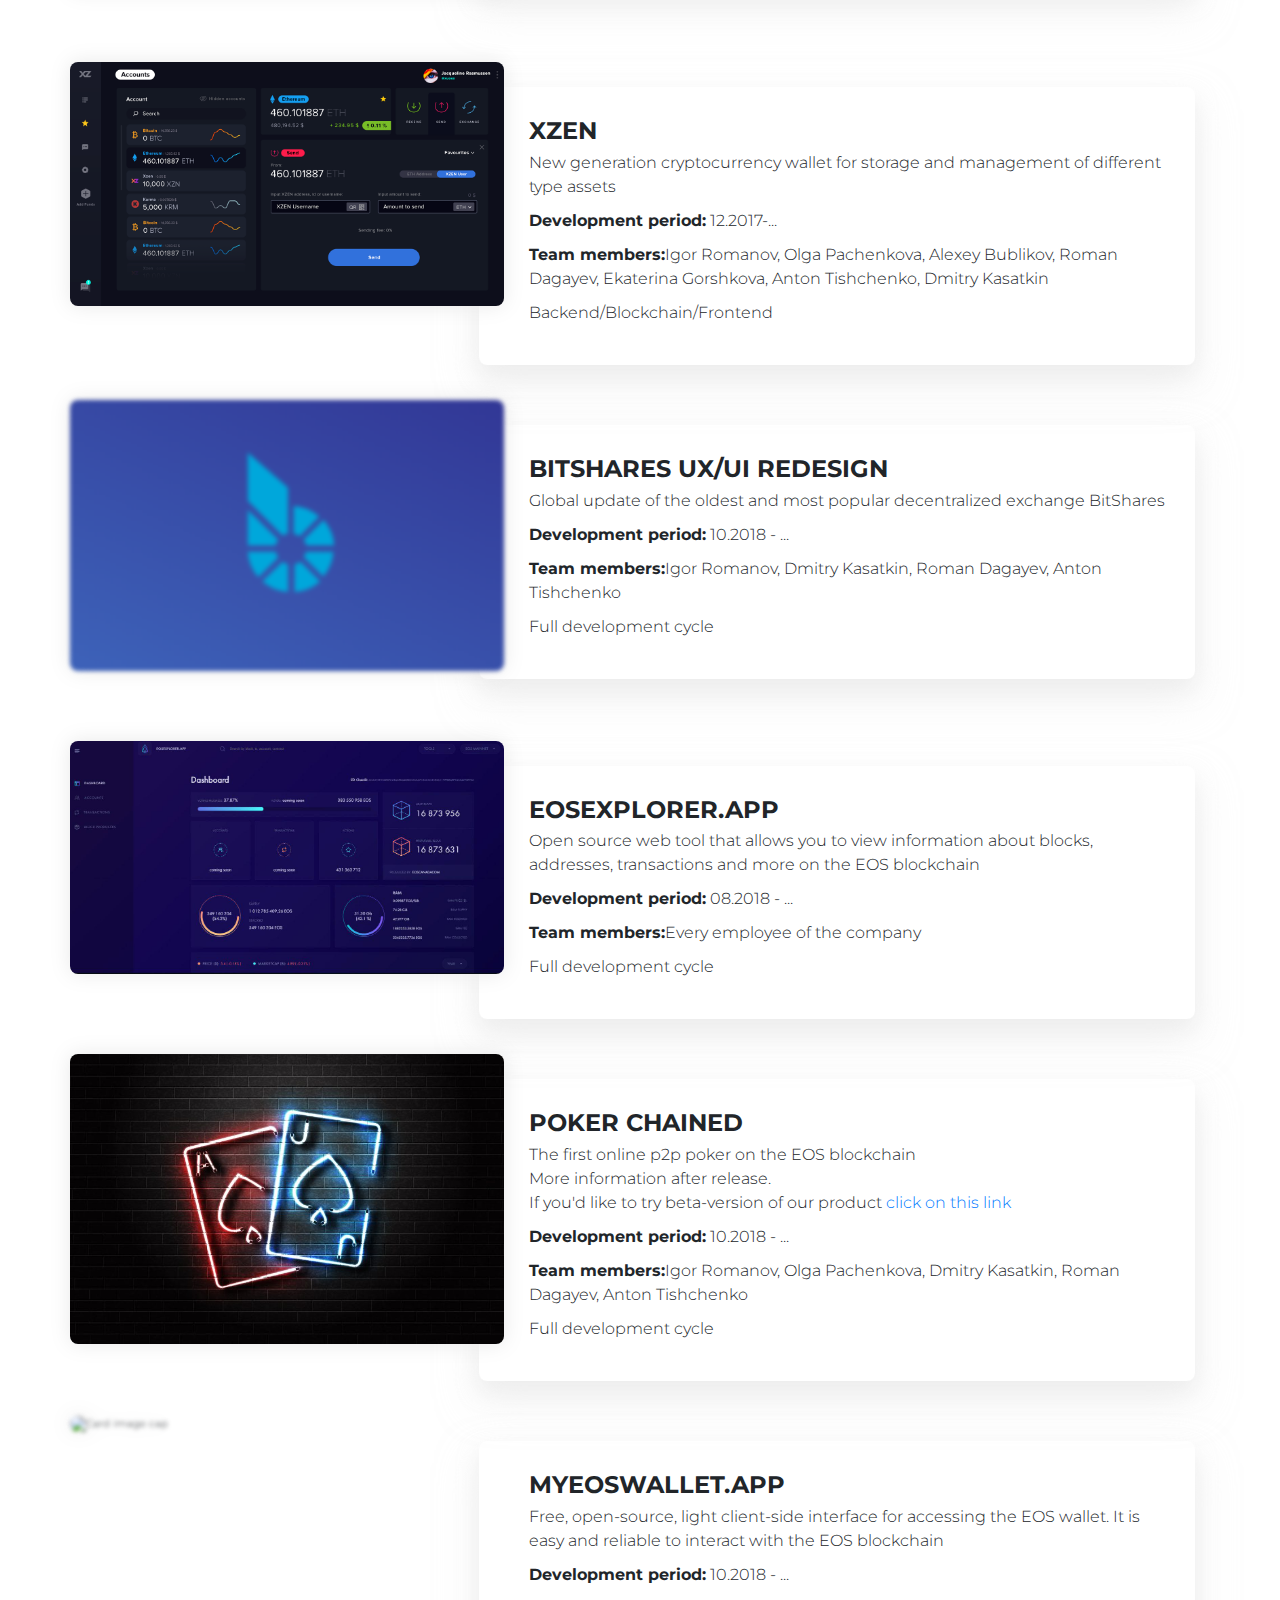
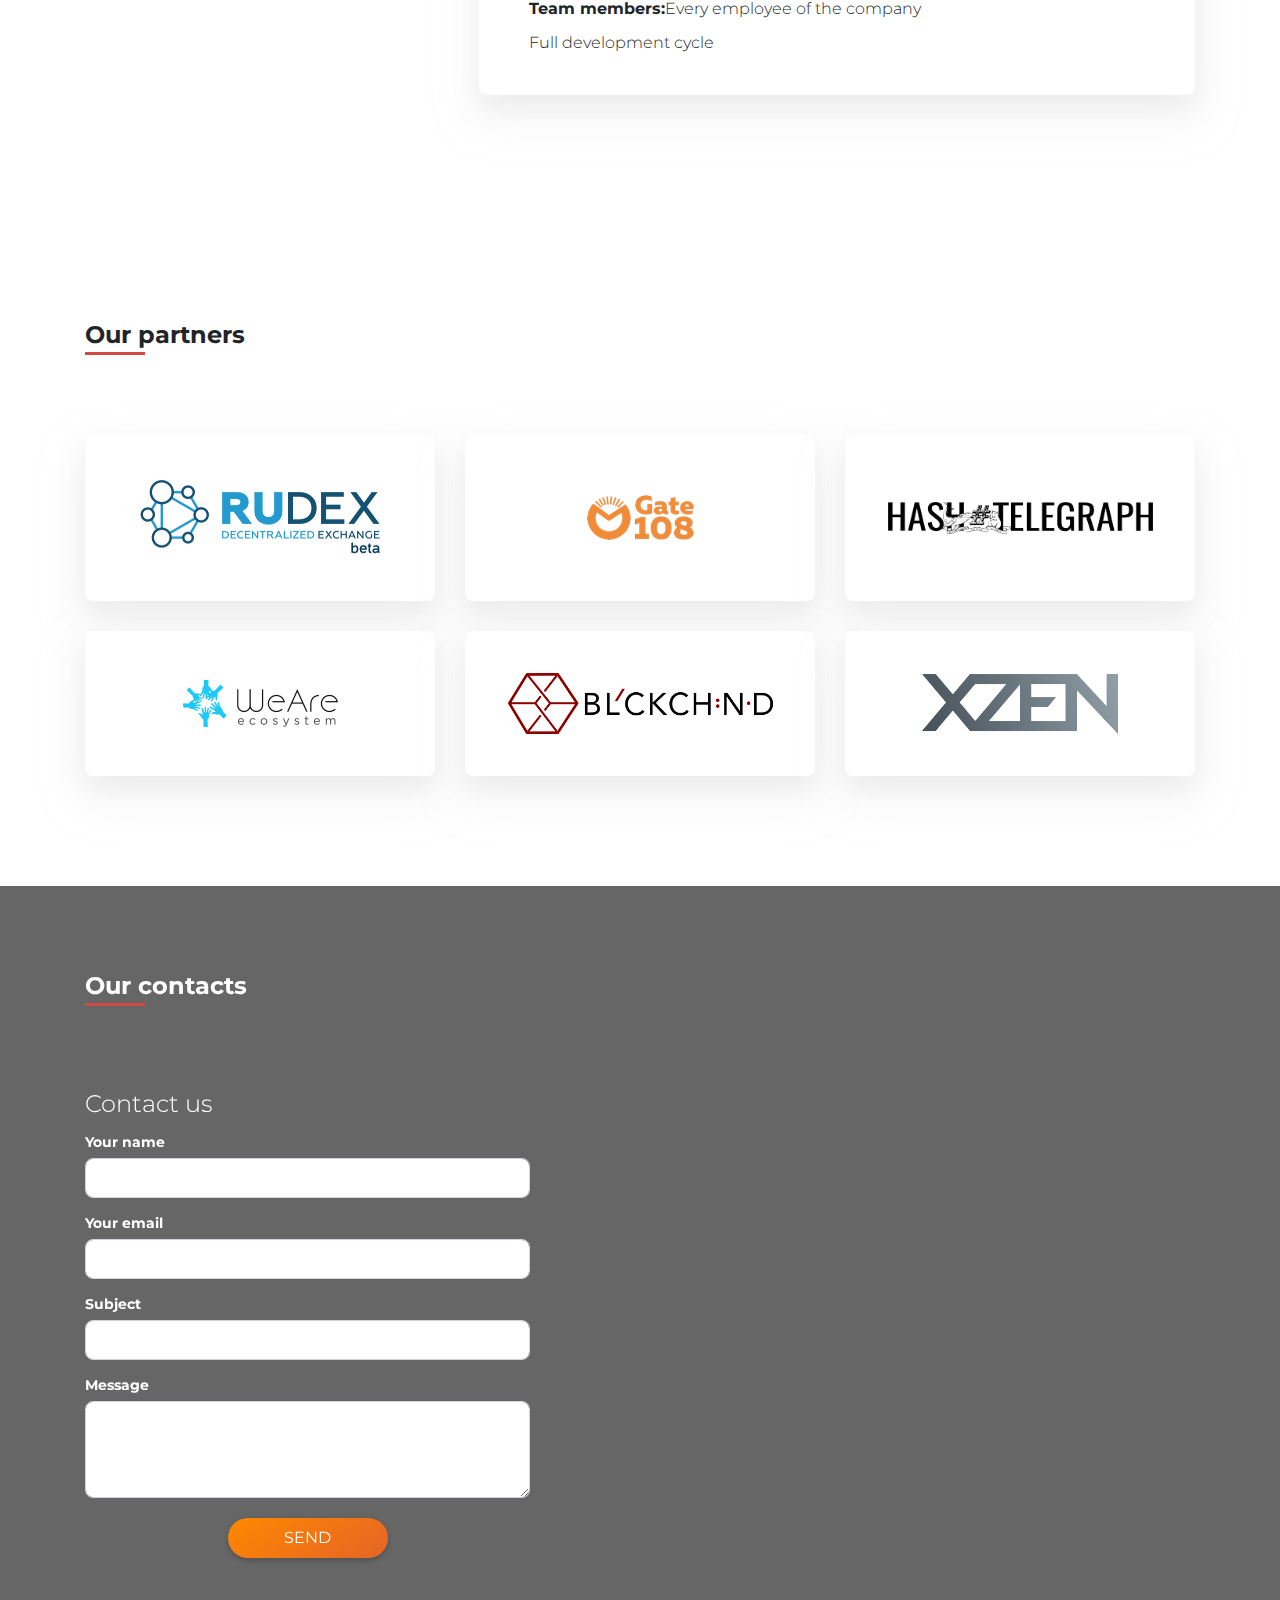
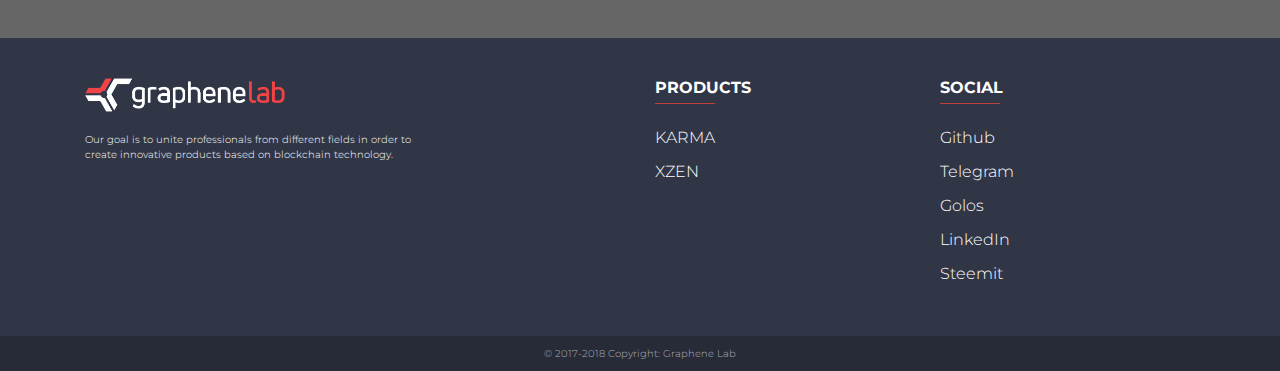
==== commit b97686b1: "fix poker link" ====
--- a/en/index.html
+++ b/en/index.html
@@ -625,14 +625,14 @@
                 <img class="product__image"
                      src="/img/pokerchained.jpg"
                      alt="Card image cap">
-                <a href="https://poker.graphenelab.io/" rel="noopener"><span class="mask rgba-white-slight"></span></a>
+                <a href="https://pokerchained.com/" rel="noopener"><span class="mask rgba-white-slight"></span></a>
             </div>
             <div class="product__info">
                 <h4 class="text--lg">Poker Chained</h4>
                 <div class="text--md">
                     <p>The first online p2p poker on the EOS blockchain
                         <br>More information after release.
-                        <br>If you'd like to try beta-version of our product <a href="https://poker.graphenelab.io/" rel="noopener" target="_blank">click on this link</a>
+                        <br>If you'd like to try beta-version of our product <a href="https://pokerchained.com/" rel="noopener" target="_blank">click on this link</a>
                     </p>
                     <p><b>Development period:</b> 10.2018 - ...</p>
                     <p><b>Team members:</b>Igor Romanov, Olga Pachenkova, Dmitry Kasatkin, Roman Dagayev, Anton Tishchenko</p>
